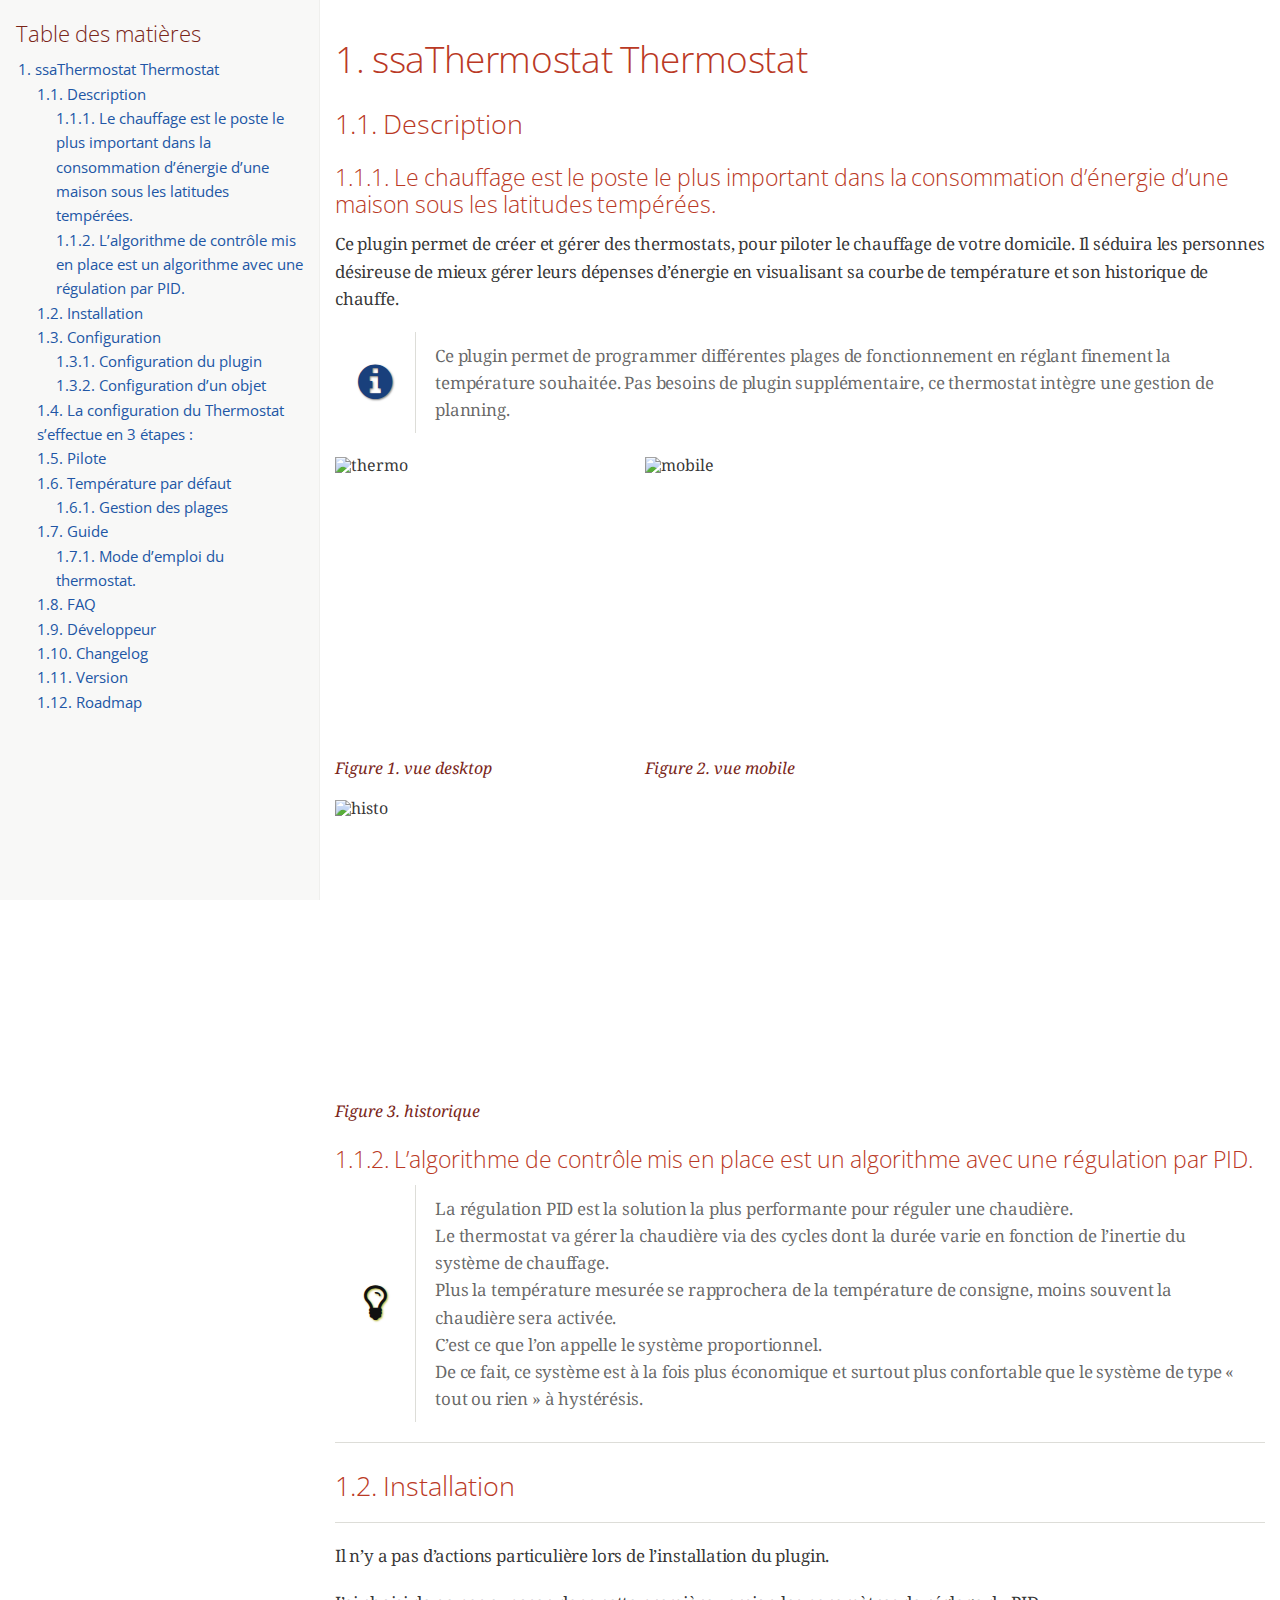
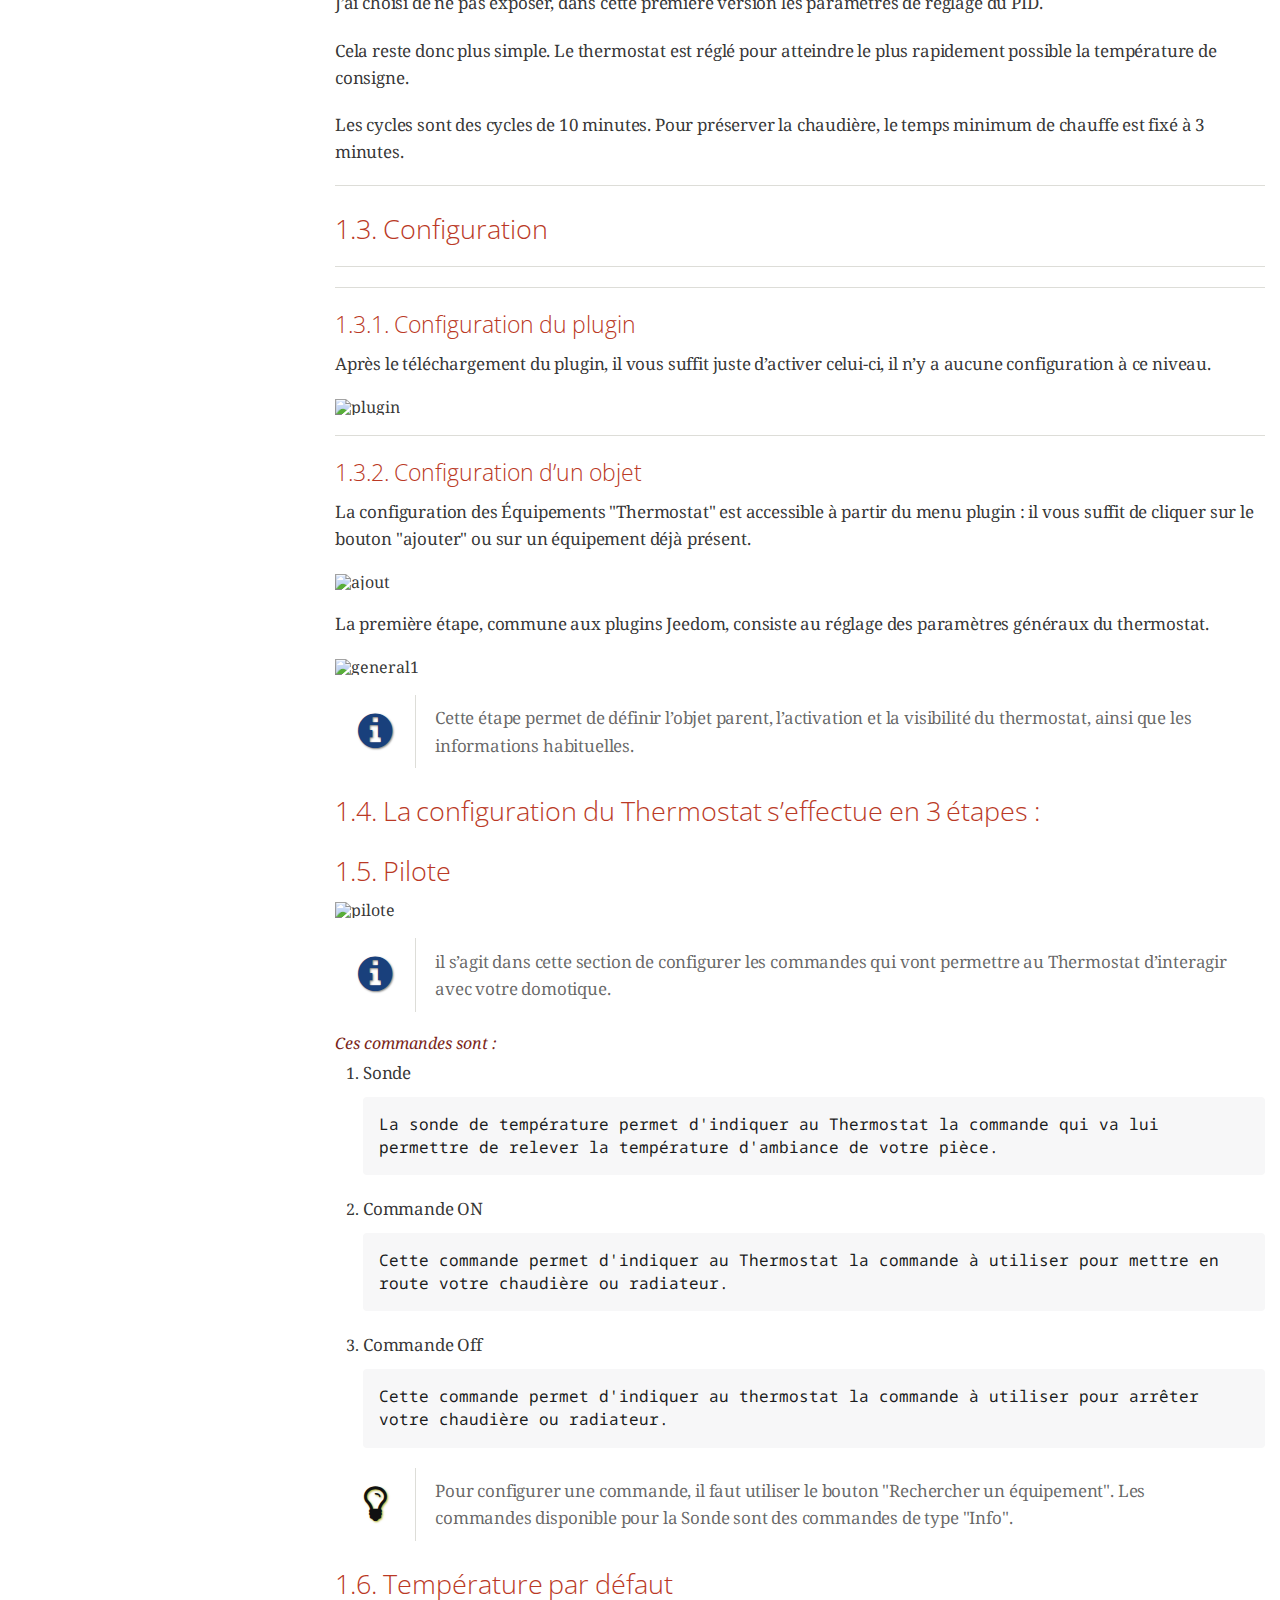
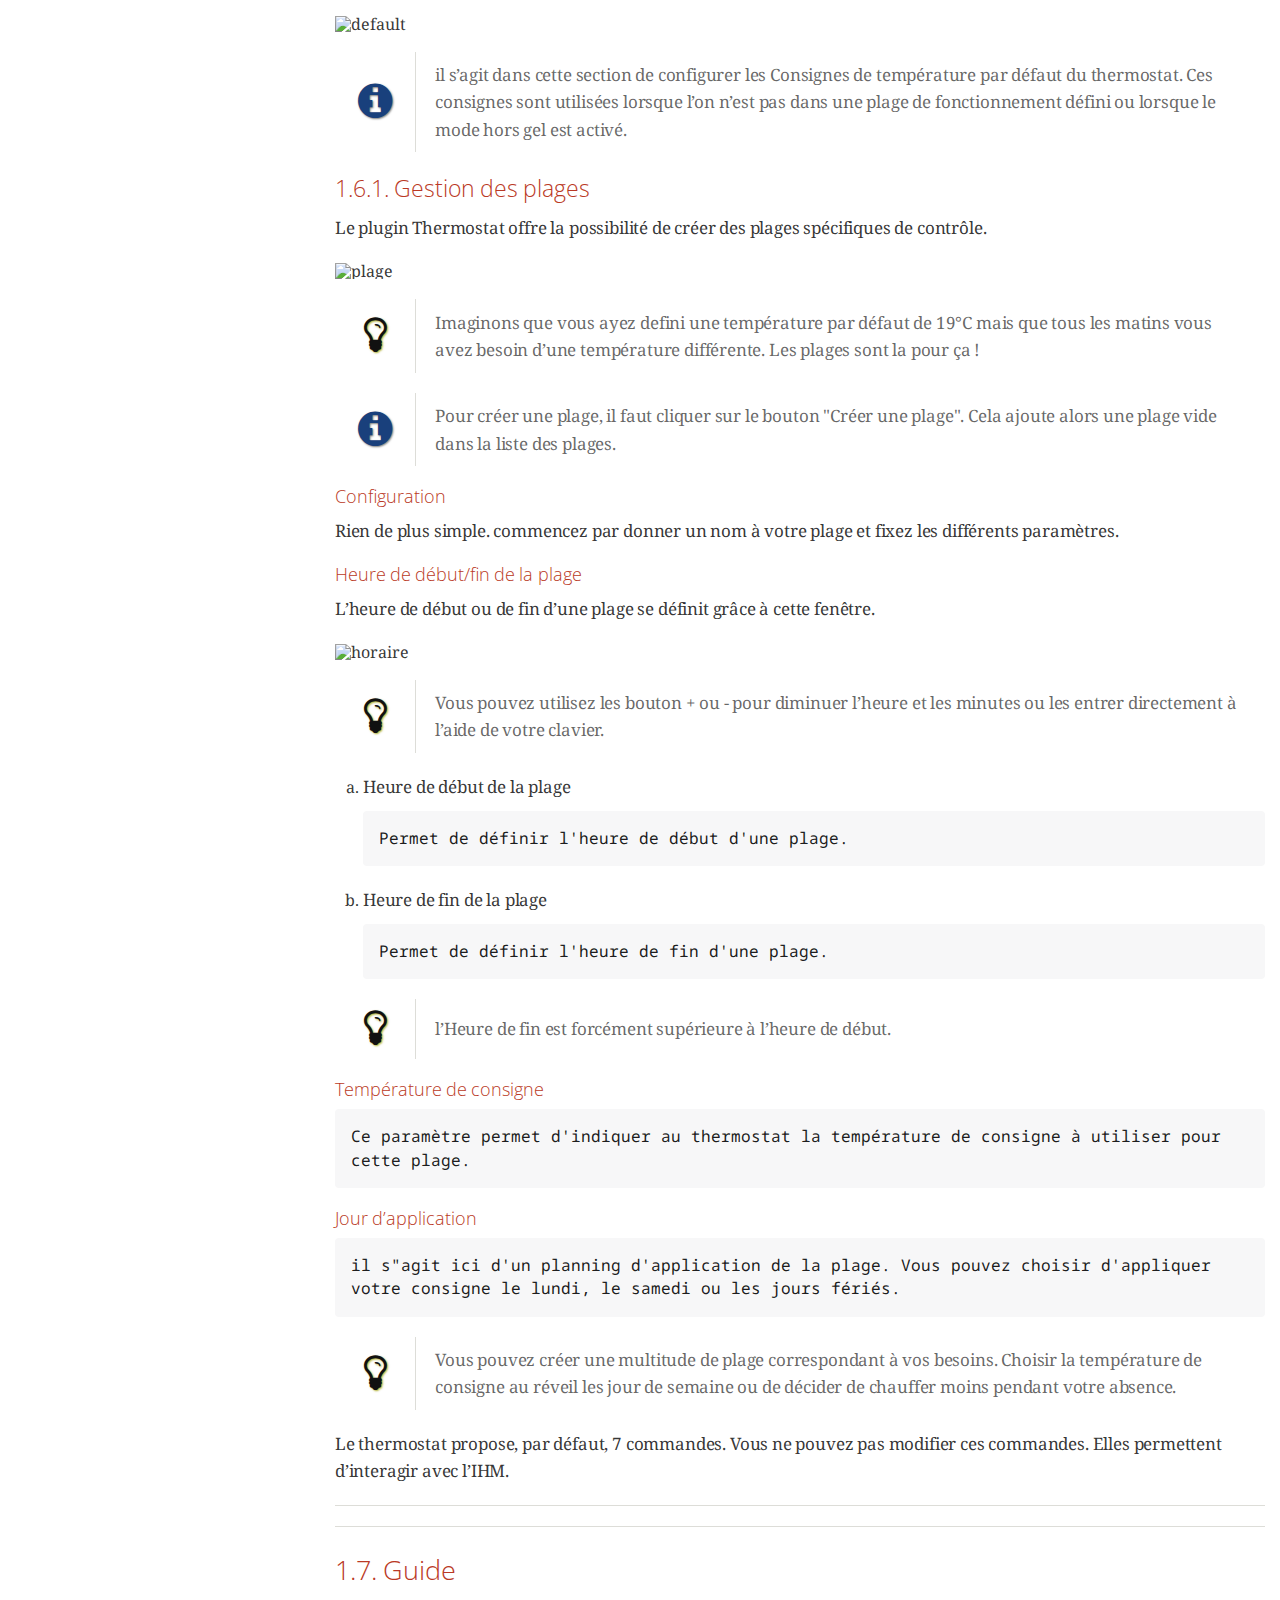
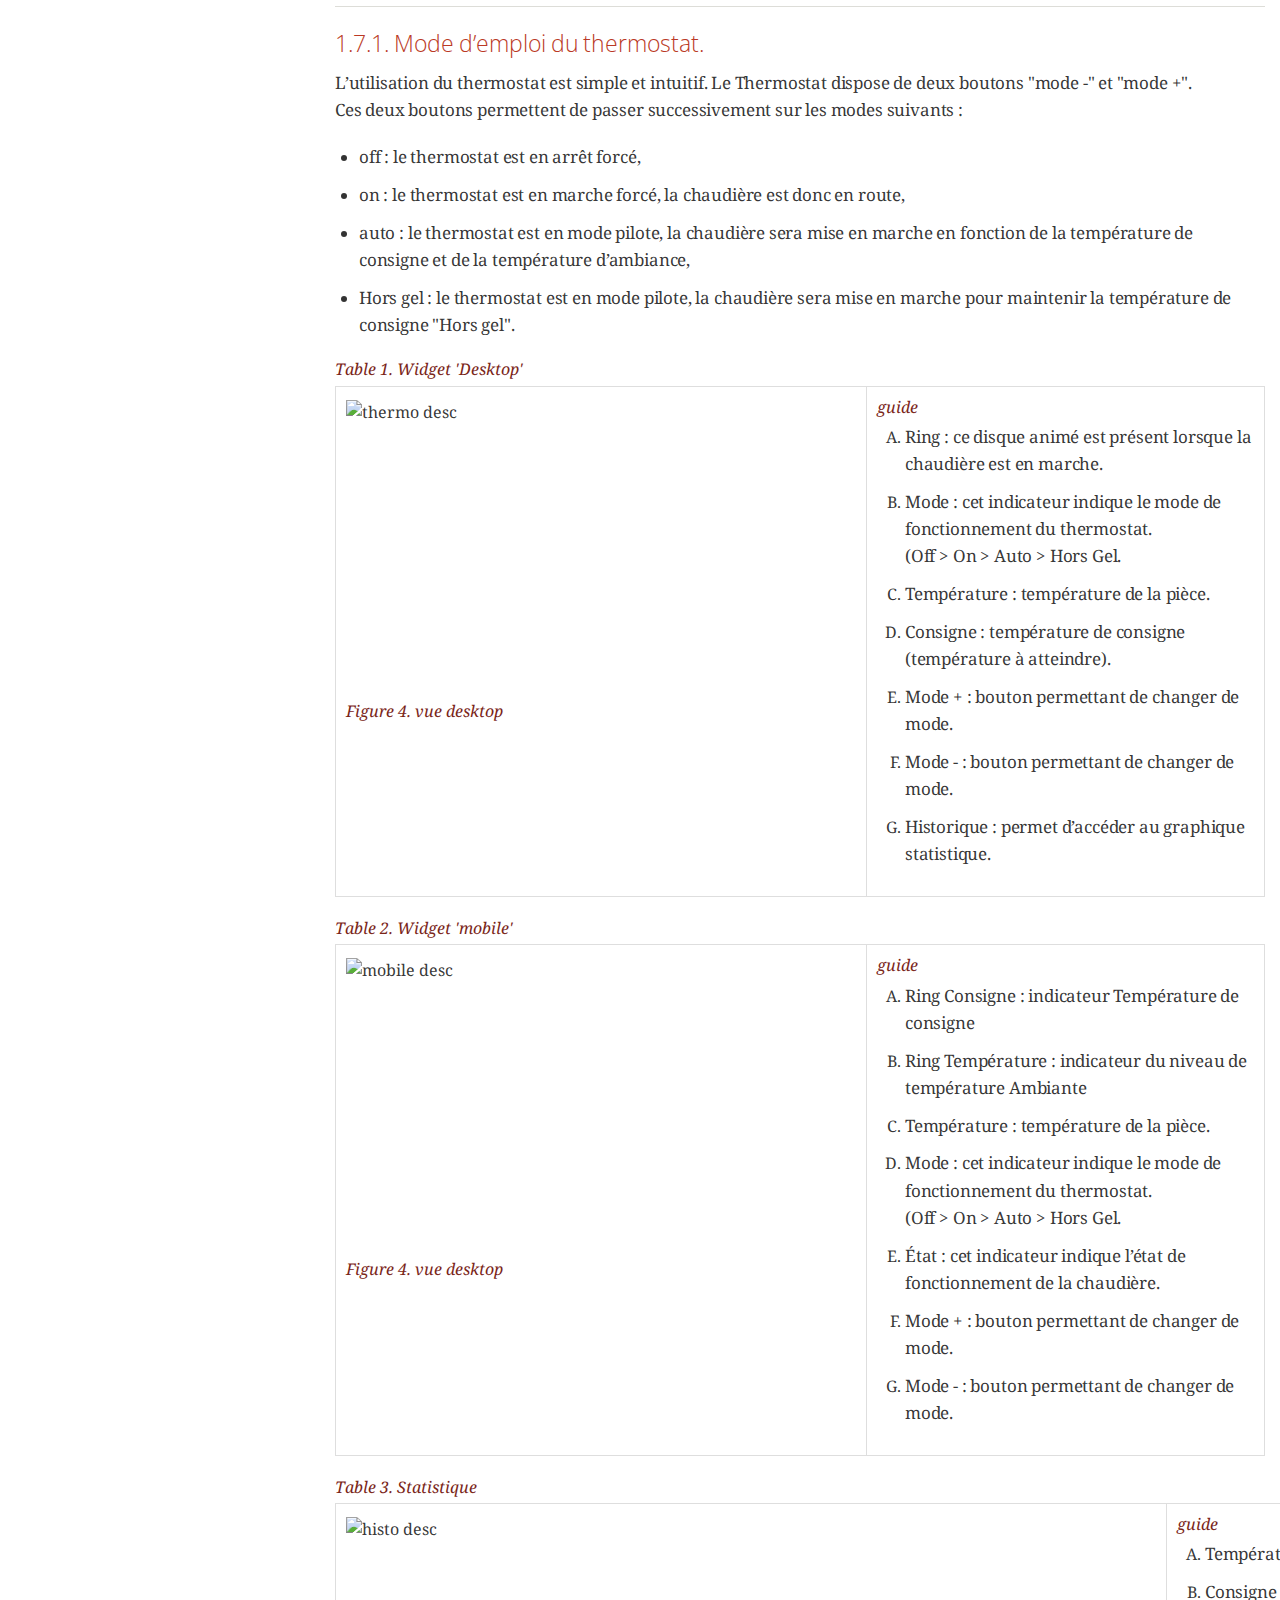
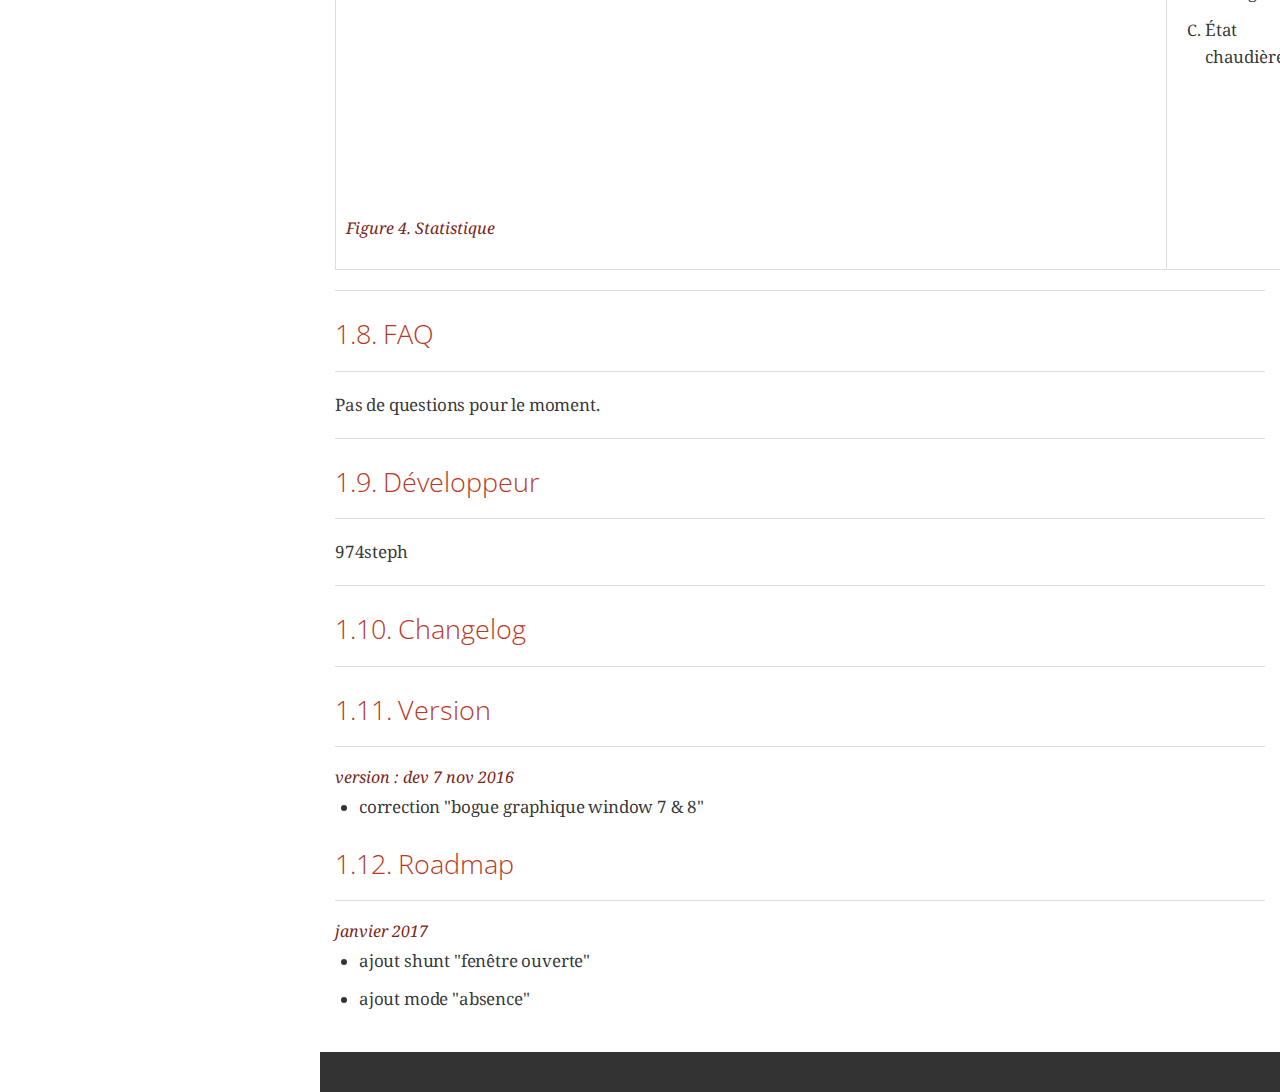
==== doc/en_US/index.html @ 4632393f "[ROBOT] Action all" ====
<!DOCTYPE html>
<html lang="en">
<head>
<meta charset="UTF-8">
<!--[if IE]><meta http-equiv="X-UA-Compatible" content="IE=edge"><![endif]-->
<meta name="viewport" content="width=device-width, initial-scale=1.0">
<meta name="generator" content="Asciidoctor 1.5.3.dev">
<title>ssaThermostat Thermostat</title>
<link rel="stylesheet" href="https://fonts.googleapis.com/css?family=Open+Sans:300,300italic,400,400italic,600,600italic%7CNoto+Serif:400,400italic,700,700italic%7CDroid+Sans+Mono:400,700">
<style>
/* Asciidoctor default stylesheet | MIT License | http://asciidoctor.org */
/* Remove the comments around the @import statement below when using this as a custom stylesheet */
/*@import "https://fonts.googleapis.com/css?family=Open+Sans:300,300italic,400,400italic,600,600italic%7CNoto+Serif:400,400italic,700,700italic%7CDroid+Sans+Mono:400,700";*/
article,aside,details,figcaption,figure,footer,header,hgroup,main,nav,section,summary{display:block}
audio,canvas,video{display:inline-block}
audio:not([controls]){display:none;height:0}
[hidden],template{display:none}
script{display:none!important}
html{font-family:sans-serif;-ms-text-size-adjust:100%;-webkit-text-size-adjust:100%}
body{margin:0}
a{background:transparent}
a:focus{outline:thin dotted}
a:active,a:hover{outline:0}
h1{font-size:2em;margin:.67em 0}
abbr[title]{border-bottom:1px dotted}
b,strong{font-weight:bold}
dfn{font-style:italic}
hr{-moz-box-sizing:content-box;box-sizing:content-box;height:0}
mark{background:#ff0;color:#000}
code,kbd,pre,samp{font-family:monospace;font-size:1em}
pre{white-space:pre-wrap}
q{quotes:"\201C" "\201D" "\2018" "\2019"}
small{font-size:80%}
sub,sup{font-size:75%;line-height:0;position:relative;vertical-align:baseline}
sup{top:-.5em}
sub{bottom:-.25em}
img{border:0}
svg:not(:root){overflow:hidden}
figure{margin:0}
fieldset{border:1px solid silver;margin:0 2px;padding:.35em .625em .75em}
legend{border:0;padding:0}
button,input,select,textarea{font-family:inherit;font-size:100%;margin:0}
button,input{line-height:normal}
button,select{text-transform:none}
button,html input[type="button"],input[type="reset"],input[type="submit"]{-webkit-appearance:button;cursor:pointer}
button[disabled],html input[disabled]{cursor:default}
input[type="checkbox"],input[type="radio"]{box-sizing:border-box;padding:0}
input[type="search"]{-webkit-appearance:textfield;-moz-box-sizing:content-box;-webkit-box-sizing:content-box;box-sizing:content-box}
input[type="search"]::-webkit-search-cancel-button,input[type="search"]::-webkit-search-decoration{-webkit-appearance:none}
button::-moz-focus-inner,input::-moz-focus-inner{border:0;padding:0}
textarea{overflow:auto;vertical-align:top}
table{border-collapse:collapse;border-spacing:0}
*,*:before,*:after{-moz-box-sizing:border-box;-webkit-box-sizing:border-box;box-sizing:border-box}
html,body{font-size:100%}
body{background:#fff;color:rgba(0,0,0,.8);padding:0;margin:0;font-family:"Noto Serif","DejaVu Serif",serif;font-weight:400;font-style:normal;line-height:1;position:relative;cursor:auto}
a:hover{cursor:pointer}
img,object,embed{max-width:100%;height:auto}
object,embed{height:100%}
img{-ms-interpolation-mode:bicubic}
#map_canvas img,#map_canvas embed,#map_canvas object,.map_canvas img,.map_canvas embed,.map_canvas object{max-width:none!important}
.left{float:left!important}
.right{float:right!important}
.text-left{text-align:left!important}
.text-right{text-align:right!important}
.text-center{text-align:center!important}
.text-justify{text-align:justify!important}
.hide{display:none}
.antialiased,body{-webkit-font-smoothing:antialiased}
img{display:inline-block;vertical-align:middle}
textarea{height:auto;min-height:50px}
select{width:100%}
p.lead,.paragraph.lead>p,#preamble>.sectionbody>.paragraph:first-of-type p{font-size:1.21875em;line-height:1.6}
.subheader,.admonitionblock td.content>.title,.audioblock>.title,.exampleblock>.title,.imageblock>.title,.listingblock>.title,.literalblock>.title,.stemblock>.title,.openblock>.title,.paragraph>.title,.quoteblock>.title,table.tableblock>.title,.verseblock>.title,.videoblock>.title,.dlist>.title,.olist>.title,.ulist>.title,.qlist>.title,.hdlist>.title{line-height:1.45;color:#7a2518;font-weight:400;margin-top:0;margin-bottom:.25em}
div,dl,dt,dd,ul,ol,li,h1,h2,h3,#toctitle,.sidebarblock>.content>.title,h4,h5,h6,pre,form,p,blockquote,th,td{margin:0;padding:0;direction:ltr}
a{color:#2156a5;text-decoration:underline;line-height:inherit}
a:hover,a:focus{color:#1d4b8f}
a img{border:none}
p{font-family:inherit;font-weight:400;font-size:1em;line-height:1.6;margin-bottom:1.25em;text-rendering:optimizeLegibility}
p aside{font-size:.875em;line-height:1.35;font-style:italic}
h1,h2,h3,#toctitle,.sidebarblock>.content>.title,h4,h5,h6{font-family:"Open Sans","DejaVu Sans",sans-serif;font-weight:300;font-style:normal;color:#ba3925;text-rendering:optimizeLegibility;margin-top:1em;margin-bottom:.5em;line-height:1.0125em}
h1 small,h2 small,h3 small,#toctitle small,.sidebarblock>.content>.title small,h4 small,h5 small,h6 small{font-size:60%;color:#e99b8f;line-height:0}
h1{font-size:2.125em}
h2{font-size:1.6875em}
h3,#toctitle,.sidebarblock>.content>.title{font-size:1.375em}
h4,h5{font-size:1.125em}
h6{font-size:1em}
hr{border:solid #ddddd8;border-width:1px 0 0;clear:both;margin:1.25em 0 1.1875em;height:0}
em,i{font-style:italic;line-height:inherit}
strong,b{font-weight:bold;line-height:inherit}
small{font-size:60%;line-height:inherit}
code{font-family:"Droid Sans Mono","DejaVu Sans Mono",monospace;font-weight:400;color:rgba(0,0,0,.9)}
ul,ol,dl{font-size:1em;line-height:1.6;margin-bottom:1.25em;list-style-position:outside;font-family:inherit}
ul,ol,ul.no-bullet,ol.no-bullet{margin-left:1.5em}
ul li ul,ul li ol{margin-left:1.25em;margin-bottom:0;font-size:1em}
ul.square li ul,ul.circle li ul,ul.disc li ul{list-style:inherit}
ul.square{list-style-type:square}
ul.circle{list-style-type:circle}
ul.disc{list-style-type:disc}
ul.no-bullet{list-style:none}
ol li ul,ol li ol{margin-left:1.25em;margin-bottom:0}
dl dt{margin-bottom:.3125em;font-weight:bold}
dl dd{margin-bottom:1.25em}
abbr,acronym{text-transform:uppercase;font-size:90%;color:rgba(0,0,0,.8);border-bottom:1px dotted #ddd;cursor:help}
abbr{text-transform:none}
blockquote{margin:0 0 1.25em;padding:.5625em 1.25em 0 1.1875em;border-left:1px solid #ddd}
blockquote cite{display:block;font-size:.9375em;color:rgba(0,0,0,.6)}
blockquote cite:before{content:"\2014 \0020"}
blockquote cite a,blockquote cite a:visited{color:rgba(0,0,0,.6)}
blockquote,blockquote p{line-height:1.6;color:rgba(0,0,0,.85)}
@media only screen and (min-width:768px){h1,h2,h3,#toctitle,.sidebarblock>.content>.title,h4,h5,h6{line-height:1.2}
h1{font-size:2.75em}
h2{font-size:2.3125em}
h3,#toctitle,.sidebarblock>.content>.title{font-size:1.6875em}
h4{font-size:1.4375em}}table{background:#fff;margin-bottom:1.25em;border:solid 1px #dedede}
table thead,table tfoot{background:#f7f8f7;font-weight:bold}
table thead tr th,table thead tr td,table tfoot tr th,table tfoot tr td{padding:.5em .625em .625em;font-size:inherit;color:rgba(0,0,0,.8);text-align:left}
table tr th,table tr td{padding:.5625em .625em;font-size:inherit;color:rgba(0,0,0,.8)}
table tr.even,table tr.alt,table tr:nth-of-type(even){background:#f8f8f7}
table thead tr th,table tfoot tr th,table tbody tr td,table tr td,table tfoot tr td{display:table-cell;line-height:1.6}
h1,h2,h3,#toctitle,.sidebarblock>.content>.title,h4,h5,h6{line-height:1.2;word-spacing:-.05em}
h1 strong,h2 strong,h3 strong,#toctitle strong,.sidebarblock>.content>.title strong,h4 strong,h5 strong,h6 strong{font-weight:400}
.clearfix:before,.clearfix:after,.float-group:before,.float-group:after{content:" ";display:table}
.clearfix:after,.float-group:after{clear:both}
*:not(pre)>code{font-size:.9375em;font-style:normal!important;letter-spacing:0;padding:.1em .5ex;word-spacing:-.15em;background-color:#f7f7f8;-webkit-border-radius:4px;border-radius:4px;line-height:1.45;text-rendering:optimizeSpeed}
pre,pre>code{line-height:1.45;color:rgba(0,0,0,.9);font-family:"Droid Sans Mono","DejaVu Sans Mono",monospace;font-weight:400;text-rendering:optimizeSpeed}
.keyseq{color:rgba(51,51,51,.8)}
kbd{display:inline-block;color:rgba(0,0,0,.8);font-size:.75em;line-height:1.4;background-color:#f7f7f7;border:1px solid #ccc;-webkit-border-radius:3px;border-radius:3px;-webkit-box-shadow:0 1px 0 rgba(0,0,0,.2),0 0 0 .1em white inset;box-shadow:0 1px 0 rgba(0,0,0,.2),0 0 0 .1em #fff inset;margin:-.15em .15em 0 .15em;padding:.2em .6em .2em .5em;vertical-align:middle;white-space:nowrap}
.keyseq kbd:first-child{margin-left:0}
.keyseq kbd:last-child{margin-right:0}
.menuseq,.menu{color:rgba(0,0,0,.8)}
b.button:before,b.button:after{position:relative;top:-1px;font-weight:400}
b.button:before{content:"[";padding:0 3px 0 2px}
b.button:after{content:"]";padding:0 2px 0 3px}
p a>code:hover{color:rgba(0,0,0,.9)}
#header,#content,#footnotes,#footer{width:100%;margin-left:auto;margin-right:auto;margin-top:0;margin-bottom:0;max-width:62.5em;*zoom:1;position:relative;padding-left:.9375em;padding-right:.9375em}
#header:before,#header:after,#content:before,#content:after,#footnotes:before,#footnotes:after,#footer:before,#footer:after{content:" ";display:table}
#header:after,#content:after,#footnotes:after,#footer:after{clear:both}
#content{margin-top:1.25em}
#content:before{content:none}
#header>h1:first-child{color:rgba(0,0,0,.85);margin-top:2.25rem;margin-bottom:0}
#header>h1:first-child+#toc{margin-top:8px;border-top:1px solid #ddddd8}
#header>h1:only-child,body.toc2 #header>h1:nth-last-child(2){border-bottom:1px solid #ddddd8;padding-bottom:8px}
#header .details{border-bottom:1px solid #ddddd8;line-height:1.45;padding-top:.25em;padding-bottom:.25em;padding-left:.25em;color:rgba(0,0,0,.6);display:-ms-flexbox;display:-webkit-flex;display:flex;-ms-flex-flow:row wrap;-webkit-flex-flow:row wrap;flex-flow:row wrap}
#header .details span:first-child{margin-left:-.125em}
#header .details span.email a{color:rgba(0,0,0,.85)}
#header .details br{display:none}
#header .details br+span:before{content:"\00a0\2013\00a0"}
#header .details br+span.author:before{content:"\00a0\22c5\00a0";color:rgba(0,0,0,.85)}
#header .details br+span#revremark:before{content:"\00a0|\00a0"}
#header #revnumber{text-transform:capitalize}
#header #revnumber:after{content:"\00a0"}
#content>h1:first-child:not([class]){color:rgba(0,0,0,.85);border-bottom:1px solid #ddddd8;padding-bottom:8px;margin-top:0;padding-top:1rem;margin-bottom:1.25rem}
#toc{border-bottom:1px solid #efefed;padding-bottom:.5em}
#toc>ul{margin-left:.125em}
#toc ul.sectlevel0>li>a{font-style:italic}
#toc ul.sectlevel0 ul.sectlevel1{margin:.5em 0}
#toc ul{font-family:"Open Sans","DejaVu Sans",sans-serif;list-style-type:none}
#toc a{text-decoration:none}
#toc a:active{text-decoration:underline}
#toctitle{color:#7a2518;font-size:1.2em}
@media only screen and (min-width:768px){#toctitle{font-size:1.375em}
body.toc2{padding-left:15em;padding-right:0}
#toc.toc2{margin-top:0!important;background-color:#f8f8f7;position:fixed;width:15em;left:0;top:0;border-right:1px solid #efefed;border-top-width:0!important;border-bottom-width:0!important;z-index:1000;padding:1.25em 1em;height:100%;overflow:auto}
#toc.toc2 #toctitle{margin-top:0;font-size:1.2em}
#toc.toc2>ul{font-size:.9em;margin-bottom:0}
#toc.toc2 ul ul{margin-left:0;padding-left:1em}
#toc.toc2 ul.sectlevel0 ul.sectlevel1{padding-left:0;margin-top:.5em;margin-bottom:.5em}
body.toc2.toc-right{padding-left:0;padding-right:15em}
body.toc2.toc-right #toc.toc2{border-right-width:0;border-left:1px solid #efefed;left:auto;right:0}}@media only screen and (min-width:1280px){body.toc2{padding-left:20em;padding-right:0}
#toc.toc2{width:20em}
#toc.toc2 #toctitle{font-size:1.375em}
#toc.toc2>ul{font-size:.95em}
#toc.toc2 ul ul{padding-left:1.25em}
body.toc2.toc-right{padding-left:0;padding-right:20em}}#content #toc{border-style:solid;border-width:1px;border-color:#e0e0dc;margin-bottom:1.25em;padding:1.25em;background:#f8f8f7;-webkit-border-radius:4px;border-radius:4px}
#content #toc>:first-child{margin-top:0}
#content #toc>:last-child{margin-bottom:0}
#footer{max-width:100%;background-color:rgba(0,0,0,.8);padding:1.25em}
#footer-text{color:rgba(255,255,255,.8);line-height:1.44}
.sect1{padding-bottom:.625em}
@media only screen and (min-width:768px){.sect1{padding-bottom:1.25em}}.sect1+.sect1{border-top:1px solid #efefed}
#content h1>a.anchor,h2>a.anchor,h3>a.anchor,#toctitle>a.anchor,.sidebarblock>.content>.title>a.anchor,h4>a.anchor,h5>a.anchor,h6>a.anchor{position:absolute;z-index:1001;width:1.5ex;margin-left:-1.5ex;display:block;text-decoration:none!important;visibility:hidden;text-align:center;font-weight:400}
#content h1>a.anchor:before,h2>a.anchor:before,h3>a.anchor:before,#toctitle>a.anchor:before,.sidebarblock>.content>.title>a.anchor:before,h4>a.anchor:before,h5>a.anchor:before,h6>a.anchor:before{content:"\00A7";font-size:.85em;display:block;padding-top:.1em}
#content h1:hover>a.anchor,#content h1>a.anchor:hover,h2:hover>a.anchor,h2>a.anchor:hover,h3:hover>a.anchor,#toctitle:hover>a.anchor,.sidebarblock>.content>.title:hover>a.anchor,h3>a.anchor:hover,#toctitle>a.anchor:hover,.sidebarblock>.content>.title>a.anchor:hover,h4:hover>a.anchor,h4>a.anchor:hover,h5:hover>a.anchor,h5>a.anchor:hover,h6:hover>a.anchor,h6>a.anchor:hover{visibility:visible}
#content h1>a.link,h2>a.link,h3>a.link,#toctitle>a.link,.sidebarblock>.content>.title>a.link,h4>a.link,h5>a.link,h6>a.link{color:#ba3925;text-decoration:none}
#content h1>a.link:hover,h2>a.link:hover,h3>a.link:hover,#toctitle>a.link:hover,.sidebarblock>.content>.title>a.link:hover,h4>a.link:hover,h5>a.link:hover,h6>a.link:hover{color:#a53221}
.audioblock,.imageblock,.literalblock,.listingblock,.stemblock,.videoblock{margin-bottom:1.25em}
.admonitionblock td.content>.title,.audioblock>.title,.exampleblock>.title,.imageblock>.title,.listingblock>.title,.literalblock>.title,.stemblock>.title,.openblock>.title,.paragraph>.title,.quoteblock>.title,table.tableblock>.title,.verseblock>.title,.videoblock>.title,.dlist>.title,.olist>.title,.ulist>.title,.qlist>.title,.hdlist>.title{text-rendering:optimizeLegibility;text-align:left;font-family:"Noto Serif","DejaVu Serif",serif;font-size:1rem;font-style:italic}
table.tableblock>caption.title{white-space:nowrap;overflow:visible;max-width:0}
.paragraph.lead>p,#preamble>.sectionbody>.paragraph:first-of-type p{color:rgba(0,0,0,.85)}
table.tableblock #preamble>.sectionbody>.paragraph:first-of-type p{font-size:inherit}
.admonitionblock>table{border-collapse:separate;border:0;background:none;width:100%}
.admonitionblock>table td.icon{text-align:center;width:80px}
.admonitionblock>table td.icon img{max-width:none}
.admonitionblock>table td.icon .title{font-weight:bold;font-family:"Open Sans","DejaVu Sans",sans-serif;text-transform:uppercase}
.admonitionblock>table td.content{padding-left:1.125em;padding-right:1.25em;border-left:1px solid #ddddd8;color:rgba(0,0,0,.6)}
.admonitionblock>table td.content>:last-child>:last-child{margin-bottom:0}
.exampleblock>.content{border-style:solid;border-width:1px;border-color:#e6e6e6;margin-bottom:1.25em;padding:1.25em;background:#fff;-webkit-border-radius:4px;border-radius:4px}
.exampleblock>.content>:first-child{margin-top:0}
.exampleblock>.content>:last-child{margin-bottom:0}
.sidebarblock{border-style:solid;border-width:1px;border-color:#e0e0dc;margin-bottom:1.25em;padding:1.25em;background:#f8f8f7;-webkit-border-radius:4px;border-radius:4px}
.sidebarblock>:first-child{margin-top:0}
.sidebarblock>:last-child{margin-bottom:0}
.sidebarblock>.content>.title{color:#7a2518;margin-top:0;text-align:center}
.exampleblock>.content>:last-child>:last-child,.exampleblock>.content .olist>ol>li:last-child>:last-child,.exampleblock>.content .ulist>ul>li:last-child>:last-child,.exampleblock>.content .qlist>ol>li:last-child>:last-child,.sidebarblock>.content>:last-child>:last-child,.sidebarblock>.content .olist>ol>li:last-child>:last-child,.sidebarblock>.content .ulist>ul>li:last-child>:last-child,.sidebarblock>.content .qlist>ol>li:last-child>:last-child{margin-bottom:0}
.literalblock pre,.listingblock pre:not(.highlight),.listingblock pre[class="highlight"],.listingblock pre[class^="highlight "],.listingblock pre.CodeRay,.listingblock pre.prettyprint{background:#f7f7f8}
.sidebarblock .literalblock pre,.sidebarblock .listingblock pre:not(.highlight),.sidebarblock .listingblock pre[class="highlight"],.sidebarblock .listingblock pre[class^="highlight "],.sidebarblock .listingblock pre.CodeRay,.sidebarblock .listingblock pre.prettyprint{background:#f2f1f1}
.literalblock pre,.literalblock pre[class],.listingblock pre,.listingblock pre[class]{-webkit-border-radius:4px;border-radius:4px;word-wrap:break-word;padding:1em;font-size:.8125em}
.literalblock pre.nowrap,.literalblock pre[class].nowrap,.listingblock pre.nowrap,.listingblock pre[class].nowrap{overflow-x:auto;white-space:pre;word-wrap:normal}
@media only screen and (min-width:768px){.literalblock pre,.literalblock pre[class],.listingblock pre,.listingblock pre[class]{font-size:.90625em}}@media only screen and (min-width:1280px){.literalblock pre,.literalblock pre[class],.listingblock pre,.listingblock pre[class]{font-size:1em}}.literalblock.output pre{color:#f7f7f8;background-color:rgba(0,0,0,.9)}
.listingblock pre.highlightjs{padding:0}
.listingblock pre.highlightjs>code{padding:1em;-webkit-border-radius:4px;border-radius:4px}
.listingblock pre.prettyprint{border-width:0}
.listingblock>.content{position:relative}
.listingblock code[data-lang]:before{display:none;content:attr(data-lang);position:absolute;font-size:.75em;top:.425rem;right:.5rem;line-height:1;text-transform:uppercase;color:#999}
.listingblock:hover code[data-lang]:before{display:block}
.listingblock.terminal pre .command:before{content:attr(data-prompt);padding-right:.5em;color:#999}
.listingblock.terminal pre .command:not([data-prompt]):before{content:"$"}
table.pyhltable{border-collapse:separate;border:0;margin-bottom:0;background:none}
table.pyhltable td{vertical-align:top;padding-top:0;padding-bottom:0}
table.pyhltable td.code{padding-left:.75em;padding-right:0}
pre.pygments .lineno,table.pyhltable td:not(.code){color:#999;padding-left:0;padding-right:.5em;border-right:1px solid #ddddd8}
pre.pygments .lineno{display:inline-block;margin-right:.25em}
table.pyhltable .linenodiv{background:none!important;padding-right:0!important}
.quoteblock{margin:0 1em 1.25em 1.5em;display:table}
.quoteblock>.title{margin-left:-1.5em;margin-bottom:.75em}
.quoteblock blockquote,.quoteblock blockquote p{color:rgba(0,0,0,.85);font-size:1.15rem;line-height:1.75;word-spacing:.1em;letter-spacing:0;font-style:italic;text-align:justify}
.quoteblock blockquote{margin:0;padding:0;border:0}
.quoteblock blockquote:before{content:"\201c";float:left;font-size:2.75em;font-weight:bold;line-height:.6em;margin-left:-.6em;color:#7a2518;text-shadow:0 1px 2px rgba(0,0,0,.1)}
.quoteblock blockquote>.paragraph:last-child p{margin-bottom:0}
.quoteblock .attribution{margin-top:.5em;margin-right:.5ex;text-align:right}
.quoteblock .quoteblock{margin-left:0;margin-right:0;padding:.5em 0;border-left:3px solid rgba(0,0,0,.6)}
.quoteblock .quoteblock blockquote{padding:0 0 0 .75em}
.quoteblock .quoteblock blockquote:before{display:none}
.verseblock{margin:0 1em 1.25em 1em}
.verseblock pre{font-family:"Open Sans","DejaVu Sans",sans;font-size:1.15rem;color:rgba(0,0,0,.85);font-weight:300;text-rendering:optimizeLegibility}
.verseblock pre strong{font-weight:400}
.verseblock .attribution{margin-top:1.25rem;margin-left:.5ex}
.quoteblock .attribution,.verseblock .attribution{font-size:.9375em;line-height:1.45;font-style:italic}
.quoteblock .attribution br,.verseblock .attribution br{display:none}
.quoteblock .attribution cite,.verseblock .attribution cite{display:block;letter-spacing:-.05em;color:rgba(0,0,0,.6)}
.quoteblock.abstract{margin:0 0 1.25em 0;display:block}
.quoteblock.abstract blockquote,.quoteblock.abstract blockquote p{text-align:left;word-spacing:0}
.quoteblock.abstract blockquote:before,.quoteblock.abstract blockquote p:first-of-type:before{display:none}
table.tableblock{max-width:100%;border-collapse:separate}
table.tableblock td>.paragraph:last-child p>p:last-child,table.tableblock th>p:last-child,table.tableblock td>p:last-child{margin-bottom:0}
table.spread{width:100%}
table.tableblock,th.tableblock,td.tableblock{border:0 solid #dedede}
table.grid-all th.tableblock,table.grid-all td.tableblock{border-width:0 1px 1px 0}
table.grid-all tfoot>tr>th.tableblock,table.grid-all tfoot>tr>td.tableblock{border-width:1px 1px 0 0}
table.grid-cols th.tableblock,table.grid-cols td.tableblock{border-width:0 1px 0 0}
table.grid-all *>tr>.tableblock:last-child,table.grid-cols *>tr>.tableblock:last-child{border-right-width:0}
table.grid-rows th.tableblock,table.grid-rows td.tableblock{border-width:0 0 1px 0}
table.grid-all tbody>tr:last-child>th.tableblock,table.grid-all tbody>tr:last-child>td.tableblock,table.grid-all thead:last-child>tr>th.tableblock,table.grid-rows tbody>tr:last-child>th.tableblock,table.grid-rows tbody>tr:last-child>td.tableblock,table.grid-rows thead:last-child>tr>th.tableblock{border-bottom-width:0}
table.grid-rows tfoot>tr>th.tableblock,table.grid-rows tfoot>tr>td.tableblock{border-width:1px 0 0 0}
table.frame-all{border-width:1px}
table.frame-sides{border-width:0 1px}
table.frame-topbot{border-width:1px 0}
th.halign-left,td.halign-left{text-align:left}
th.halign-right,td.halign-right{text-align:right}
th.halign-center,td.halign-center{text-align:center}
th.valign-top,td.valign-top{vertical-align:top}
th.valign-bottom,td.valign-bottom{vertical-align:bottom}
th.valign-middle,td.valign-middle{vertical-align:middle}
table thead th,table tfoot th{font-weight:bold}
tbody tr th{display:table-cell;line-height:1.6;background:#f7f8f7}
tbody tr th,tbody tr th p,tfoot tr th,tfoot tr th p{color:rgba(0,0,0,.8);font-weight:bold}
p.tableblock>code:only-child{background:none;padding:0}
p.tableblock{font-size:1em}
td>div.verse{white-space:pre}
ol{margin-left:1.75em}
ul li ol{margin-left:1.5em}
dl dd{margin-left:1.125em}
dl dd:last-child,dl dd:last-child>:last-child{margin-bottom:0}
ol>li p,ul>li p,ul dd,ol dd,.olist .olist,.ulist .ulist,.ulist .olist,.olist .ulist{margin-bottom:.625em}
ul.unstyled,ol.unnumbered,ul.checklist,ul.none{list-style-type:none}
ul.unstyled,ol.unnumbered,ul.checklist{margin-left:.625em}
ul.checklist li>p:first-child>.fa-square-o:first-child,ul.checklist li>p:first-child>.fa-check-square-o:first-child{width:1em;font-size:.85em}
ul.checklist li>p:first-child>input[type="checkbox"]:first-child{width:1em;position:relative;top:1px}
ul.inline{margin:0 auto .625em auto;margin-left:-1.375em;margin-right:0;padding:0;list-style:none;overflow:hidden}
ul.inline>li{list-style:none;float:left;margin-left:1.375em;display:block}
ul.inline>li>*{display:block}
.unstyled dl dt{font-weight:400;font-style:normal}
ol.arabic{list-style-type:decimal}
ol.decimal{list-style-type:decimal-leading-zero}
ol.loweralpha{list-style-type:lower-alpha}
ol.upperalpha{list-style-type:upper-alpha}
ol.lowerroman{list-style-type:lower-roman}
ol.upperroman{list-style-type:upper-roman}
ol.lowergreek{list-style-type:lower-greek}
.hdlist>table,.colist>table{border:0;background:none}
.hdlist>table>tbody>tr,.colist>table>tbody>tr{background:none}
td.hdlist1{padding-right:.75em;font-weight:bold}
td.hdlist1,td.hdlist2{vertical-align:top}
.literalblock+.colist,.listingblock+.colist{margin-top:-.5em}
.colist>table tr>td:first-of-type{padding:0 .75em;line-height:1}
.colist>table tr>td:last-of-type{padding:.25em 0}
.thumb,.th{line-height:0;display:inline-block;border:solid 4px #fff;-webkit-box-shadow:0 0 0 1px #ddd;box-shadow:0 0 0 1px #ddd}
.imageblock.left,.imageblock[style*="float: left"]{margin:.25em .625em 1.25em 0}
.imageblock.right,.imageblock[style*="float: right"]{margin:.25em 0 1.25em .625em}
.imageblock>.title{margin-bottom:0}
.imageblock.thumb,.imageblock.th{border-width:6px}
.imageblock.thumb>.title,.imageblock.th>.title{padding:0 .125em}
.image.left,.image.right{margin-top:.25em;margin-bottom:.25em;display:inline-block;line-height:0}
.image.left{margin-right:.625em}
.image.right{margin-left:.625em}
a.image{text-decoration:none}
span.footnote,span.footnoteref{vertical-align:super;font-size:.875em}
span.footnote a,span.footnoteref a{text-decoration:none}
span.footnote a:active,span.footnoteref a:active{text-decoration:underline}
#footnotes{padding-top:.75em;padding-bottom:.75em;margin-bottom:.625em}
#footnotes hr{width:20%;min-width:6.25em;margin:-.25em 0 .75em 0;border-width:1px 0 0 0}
#footnotes .footnote{padding:0 .375em;line-height:1.3;font-size:.875em;margin-left:1.2em;text-indent:-1.2em;margin-bottom:.2em}
#footnotes .footnote a:first-of-type{font-weight:bold;text-decoration:none}
#footnotes .footnote:last-of-type{margin-bottom:0}
#content #footnotes{margin-top:-.625em;margin-bottom:0;padding:.75em 0}
.gist .file-data>table{border:0;background:#fff;width:100%;margin-bottom:0}
.gist .file-data>table td.line-data{width:99%}
div.unbreakable{page-break-inside:avoid}
.big{font-size:larger}
.small{font-size:smaller}
.underline{text-decoration:underline}
.overline{text-decoration:overline}
.line-through{text-decoration:line-through}
.aqua{color:#00bfbf}
.aqua-background{background-color:#00fafa}
.black{color:#000}
.black-background{background-color:#000}
.blue{color:#0000bf}
.blue-background{background-color:#0000fa}
.fuchsia{color:#bf00bf}
.fuchsia-background{background-color:#fa00fa}
.gray{color:#606060}
.gray-background{background-color:#7d7d7d}
.green{color:#006000}
.green-background{background-color:#007d00}
.lime{color:#00bf00}
.lime-background{background-color:#00fa00}
.maroon{color:#600000}
.maroon-background{background-color:#7d0000}
.navy{color:#000060}
.navy-background{background-color:#00007d}
.olive{color:#606000}
.olive-background{background-color:#7d7d00}
.purple{color:#600060}
.purple-background{background-color:#7d007d}
.red{color:#bf0000}
.red-background{background-color:#fa0000}
.silver{color:#909090}
.silver-background{background-color:#bcbcbc}
.teal{color:#006060}
.teal-background{background-color:#007d7d}
.white{color:#bfbfbf}
.white-background{background-color:#fafafa}
.yellow{color:#bfbf00}
.yellow-background{background-color:#fafa00}
span.icon>.fa{cursor:default}
.admonitionblock td.icon [class^="fa icon-"]{font-size:2.5em;text-shadow:1px 1px 2px rgba(0,0,0,.5);cursor:default}
.admonitionblock td.icon .icon-note:before{content:"\f05a";color:#19407c}
.admonitionblock td.icon .icon-tip:before{content:"\f0eb";text-shadow:1px 1px 2px rgba(155,155,0,.8);color:#111}
.admonitionblock td.icon .icon-warning:before{content:"\f071";color:#bf6900}
.admonitionblock td.icon .icon-caution:before{content:"\f06d";color:#bf3400}
.admonitionblock td.icon .icon-important:before{content:"\f06a";color:#bf0000}
.conum[data-value]{display:inline-block;color:#fff!important;background-color:rgba(0,0,0,.8);-webkit-border-radius:100px;border-radius:100px;text-align:center;font-size:.75em;width:1.67em;height:1.67em;line-height:1.67em;font-family:"Open Sans","DejaVu Sans",sans-serif;font-style:normal;font-weight:bold}
.conum[data-value] *{color:#fff!important}
.conum[data-value]+b{display:none}
.conum[data-value]:after{content:attr(data-value)}
pre .conum[data-value]{position:relative;top:-.125em}
b.conum *{color:inherit!important}
.conum:not([data-value]):empty{display:none}
h1,h2{letter-spacing:-.01em}
dt,th.tableblock,td.content{text-rendering:optimizeLegibility}
p,td.content{letter-spacing:-.01em}
p strong,td.content strong{letter-spacing:-.005em}
p,blockquote,dt,td.content{font-size:1.0625rem}
p{margin-bottom:1.25rem}
.sidebarblock p,.sidebarblock dt,.sidebarblock td.content,p.tableblock{font-size:1em}
.exampleblock>.content{background-color:#fffef7;border-color:#e0e0dc;-webkit-box-shadow:0 1px 4px #e0e0dc;box-shadow:0 1px 4px #e0e0dc}
.print-only{display:none!important}
@media print{@page{margin:1.25cm .75cm}
*{-webkit-box-shadow:none!important;box-shadow:none!important;text-shadow:none!important}
a{color:inherit!important;text-decoration:underline!important}
a.bare,a[href^="#"],a[href^="mailto:"]{text-decoration:none!important}
a[href^="http:"]:not(.bare):after,a[href^="https:"]:not(.bare):after{content:"(" attr(href) ")";display:inline-block;font-size:.875em;padding-left:.25em}
abbr[title]:after{content:" (" attr(title) ")"}
pre,blockquote,tr,img{page-break-inside:avoid}
thead{display:table-header-group}
img{max-width:100%!important}
p,blockquote,dt,td.content{font-size:1em;orphans:3;widows:3}
h2,h3,#toctitle,.sidebarblock>.content>.title{page-break-after:avoid}
#toc,.sidebarblock,.exampleblock>.content{background:none!important}
#toc{border-bottom:1px solid #ddddd8!important;padding-bottom:0!important}
.sect1{padding-bottom:0!important}
.sect1+.sect1{border:0!important}
#header>h1:first-child{margin-top:1.25rem}
body.book #header{text-align:center}
body.book #header>h1:first-child{border:0!important;margin:2.5em 0 1em 0}
body.book #header .details{border:0!important;display:block;padding:0!important}
body.book #header .details span:first-child{margin-left:0!important}
body.book #header .details br{display:block}
body.book #header .details br+span:before{content:none!important}
body.book #toc{border:0!important;text-align:left!important;padding:0!important;margin:0!important}
body.book #toc,body.book #preamble,body.book h1.sect0,body.book .sect1>h2{page-break-before:always}
.listingblock code[data-lang]:before{display:block}
#footer{background:none!important;padding:0 .9375em}
#footer-text{color:rgba(0,0,0,.6)!important;font-size:.9em}
.hide-on-print{display:none!important}
.print-only{display:block!important}
.hide-for-print{display:none!important}
.show-for-print{display:inherit!important}}
</style>
<link rel="stylesheet" href="https://cdnjs.cloudflare.com/ajax/libs/font-awesome/4.3.0/css/font-awesome.min.css">
</head>
<body class="article toc2 toc-left">
<div id="header">
<div id="toc" class="toc2">
<div id="toctitle">Table des matières</div>
<ul class="sectlevel1">
<li><a href="#_ssathermostat_thermostat">1. ssaThermostat Thermostat</a>
<ul class="sectlevel2">
<li><a href="#_description">1.1. Description</a>
<ul class="sectlevel3">
<li><a href="#_le_chauffage_est_le_poste_le_plus_important_dans_la_consommation_d_énergie_d_une_maison_sous_les_latitudes_tempérées">1.1.1. Le chauffage est le poste le plus important dans la consommation d’énergie d’une maison sous les latitudes tempérées.</a></li>
<li><a href="#_l_algorithme_de_contrôle_mis_en_place_est_un_algorithme_avec_une_régulation_par_pid_br">1.1.2. L&#8217;algorithme  de contrôle mis en place est un algorithme avec une régulation par PID.<br></a></li>
</ul>
</li>
<li><a href="#_installation">1.2. Installation</a></li>
<li><a href="#_configuration">1.3. Configuration</a>
<ul class="sectlevel3">
<li><a href="#_configuration_du_plugin">1.3.1. Configuration du plugin</a></li>
<li><a href="#_configuration_d_un_objet">1.3.2. Configuration d&#8217;un objet</a></li>
</ul>
</li>
<li><a href="#_la_configuration_du_thermostat_s_effectue_en_3_étapes">1.4. La configuration du Thermostat s&#8217;effectue en 3 étapes :</a></li>
<li><a href="#_pilote">1.5. Pilote</a></li>
<li><a href="#_température_par_défaut">1.6. Température par défaut</a>
<ul class="sectlevel3">
<li><a href="#_gestion_des_plages">1.6.1. Gestion des plages</a></li>
</ul>
</li>
<li><a href="#_guide">1.7. Guide</a>
<ul class="sectlevel3">
<li><a href="#_mode_d_emploi_du_thermostat">1.7.1. Mode d&#8217;emploi du thermostat.</a></li>
</ul>
</li>
<li><a href="#_faq">1.8. FAQ</a></li>
<li><a href="#_développeur">1.9. Développeur</a></li>
<li><a href="#_changelog">1.10. Changelog</a></li>
<li><a href="#_version">1.11. Version</a></li>
<li><a href="#_roadmap">1.12. Roadmap</a></li>
</ul>
</li>
</ul>
</div>
</div>
<div id="content">
<div class="sect1">
<h2 id="_ssathermostat_thermostat">1. ssaThermostat Thermostat</h2>
<div class="sectionbody">
<div class="sect2">
<h3 id="_description">1.1. Description</h3>
<div class="sect3">
<h4 id="_le_chauffage_est_le_poste_le_plus_important_dans_la_consommation_d_énergie_d_une_maison_sous_les_latitudes_tempérées">1.1.1. Le chauffage est le poste le plus important dans la consommation d’énergie d’une maison sous les latitudes tempérées.</h4>
<div class="paragraph">
<p>Ce plugin permet de créer et gérer des thermostats, pour piloter le chauffage de votre domicile.
Il séduira les personnes désireuse de mieux gérer leurs dépenses d&#8217;énergie en visualisant sa courbe de température et son historique de chauffe.</p>
</div>
<div class="admonitionblock note">
<table>
<tr>
<td class="icon">
<i class="fa icon-note" title="Note"></i>
</td>
<td class="content">
Ce plugin permet de programmer différentes plages de fonctionnement en réglant finement la température souhaitée. Pas besoins de plugin supplémentaire, ce thermostat intègre une gestion de planning.
</td>
</tr>
</table>
</div>
<div class="imageblock left">
<div class="content">
<img src="../images/thermo.png" alt="thermo" width="300" height="300">
</div>
<div class="title">Figure 1. vue desktop</div>
</div>
<div class="imageblock left">
<div class="content">
<img src="../images/mobile.png" alt="mobile" width="300" height="300">
</div>
<div class="title">Figure 2. vue mobile</div>
</div>
<div class="imageblock center">
<div class="content">
<img src="../images/histo.png" alt="histo" width="800" height="300">
</div>
<div class="title">Figure 3. historique</div>
</div>
</div>
<div class="sect3">
<h4 id="_l_algorithme_de_contrôle_mis_en_place_est_un_algorithme_avec_une_régulation_par_pid_br">1.1.2. L&#8217;algorithme  de contrôle mis en place est un algorithme avec une régulation par PID.<br></h4>
<div class="admonitionblock tip">
<table>
<tr>
<td class="icon">
<i class="fa icon-tip" title="Tip"></i>
</td>
<td class="content">
La régulation PID est la solution la plus performante pour réguler une chaudière.<br>
Le thermostat va gérer la chaudière via des cycles dont la durée varie en fonction de l’inertie du système de chauffage.<br>
Plus la température mesurée se rapprochera de la température de consigne, moins souvent la chaudière sera activée.<br>
C’est ce que l’on appelle le système proportionnel.<br>
De ce fait, ce système est à la fois plus économique et surtout plus confortable que le système de type « tout ou rien » à hystérésis.
</td>
</tr>
</table>
</div>
<hr>
</div>
</div>
<div class="sect2">
<h3 id="_installation">1.2. Installation</h3>
<hr>
<div class="paragraph">
<p>Il n&#8217;y a pas d&#8217;actions particulière lors  de l&#8217;installation du plugin.</p>
</div>
<div class="paragraph">
<p>J&#8217;ai choisi de ne pas exposer, dans cette première version les paramètres de réglage du PID.</p>
</div>
<div class="paragraph">
<p>Cela reste donc plus simple. Le thermostat est réglé pour atteindre le plus rapidement possible la température de consigne.</p>
</div>
<div class="paragraph">
<p>Les cycles sont des cycles de 10 minutes. Pour préserver la chaudière, le temps minimum de chauffe est fixé à 3 minutes.</p>
</div>
<hr>
</div>
<div class="sect2">
<h3 id="_configuration">1.3. Configuration</h3>
<hr>
<hr>
<div class="sect3">
<h4 id="_configuration_du_plugin">1.3.1. Configuration du plugin</h4>
<div class="paragraph">
<p>Après le téléchargement du plugin, il vous suffit juste d&#8217;activer celui-ci, il n&#8217;y a aucune configuration à ce niveau.</p>
</div>
<div class="imageblock">
<div class="content">
<img src="../images/plugin.png" alt="plugin">
</div>
</div>
<hr>
</div>
<div class="sect3">
<h4 id="_configuration_d_un_objet">1.3.2. Configuration d&#8217;un objet</h4>
<div class="paragraph">
<p>La configuration des Équipements "Thermostat" est accessible à partir du menu plugin :
il vous suffit de cliquer sur le bouton "ajouter" ou sur un équipement déjà présent.</p>
</div>
<div class="imageblock">
<div class="content">
<img src="../images/ajout.png" alt="ajout">
</div>
</div>
<div class="paragraph">
<p>La première étape, commune aux plugins Jeedom, consiste au réglage des paramètres généraux du thermostat.</p>
</div>
<div class="imageblock">
<div class="content">
<img src="../images/general1.png" alt="general1">
</div>
</div>
<div class="admonitionblock note">
<table>
<tr>
<td class="icon">
<i class="fa icon-note" title="Note"></i>
</td>
<td class="content">
Cette étape permet de définir l&#8217;objet parent, l&#8217;activation et la visibilité du thermostat, ainsi que les informations habituelles.
</td>
</tr>
</table>
</div>
</div>
</div>
<div class="sect2">
<h3 id="_la_configuration_du_thermostat_s_effectue_en_3_étapes">1.4. La configuration du Thermostat s&#8217;effectue en 3 étapes :</h3>

</div>
<div class="sect2">
<h3 id="_pilote">1.5. Pilote</h3>
<div class="imageblock">
<div class="content">
<img src="../images/pilote.png" alt="pilote">
</div>
</div>
<div class="admonitionblock note">
<table>
<tr>
<td class="icon">
<i class="fa icon-note" title="Note"></i>
</td>
<td class="content">
il s&#8217;agit dans cette section de configurer les commandes qui vont permettre au Thermostat d&#8217;interagir avec votre domotique.
</td>
</tr>
</table>
</div>
<div class="olist arabic">
<div class="title">Ces  commandes sont :</div>
<ol class="arabic">
<li>
<p>Sonde</p>
<div class="literalblock">
<div class="content">
<pre>La sonde de température permet d'indiquer au Thermostat la commande qui va lui permettre de relever la température d'ambiance de votre pièce.</pre>
</div>
</div>
</li>
<li>
<p>Commande ON</p>
<div class="literalblock">
<div class="content">
<pre>Cette commande permet d'indiquer au Thermostat la commande à utiliser pour mettre en route votre chaudière ou radiateur.</pre>
</div>
</div>
</li>
<li>
<p>Commande Off</p>
<div class="literalblock">
<div class="content">
<pre>Cette commande permet d'indiquer au thermostat la commande à utiliser pour arrêter votre chaudière ou radiateur.</pre>
</div>
</div>
</li>
</ol>
</div>
<div class="admonitionblock tip">
<table>
<tr>
<td class="icon">
<i class="fa icon-tip" title="Tip"></i>
</td>
<td class="content">
Pour configurer une commande, il faut utiliser le bouton "Rechercher un équipement".
Les commandes disponible pour la Sonde sont des commandes de type "Info".
</td>
</tr>
</table>
</div>
</div>
<div class="sect2">
<h3 id="_température_par_défaut">1.6. Température par défaut</h3>
<div class="imageblock">
<div class="content">
<img src="../images/default.png" alt="default">
</div>
</div>
<div class="admonitionblock note">
<table>
<tr>
<td class="icon">
<i class="fa icon-note" title="Note"></i>
</td>
<td class="content">
il s&#8217;agit dans cette section de configurer les Consignes de température par défaut du thermostat. Ces consignes sont utilisées lorsque l&#8217;on n&#8217;est pas dans une plage de fonctionnement défini ou lorsque le mode hors gel est activé.
</td>
</tr>
</table>
</div>
<div class="sect3">
<h4 id="_gestion_des_plages">1.6.1. Gestion des plages</h4>
<div class="paragraph">
<p>Le plugin Thermostat offre la possibilité de créer des plages spécifiques de contrôle.</p>
</div>
<div class="imageblock">
<div class="content">
<img src="../images/plage.png" alt="plage">
</div>
</div>
<div class="admonitionblock tip">
<table>
<tr>
<td class="icon">
<i class="fa icon-tip" title="Tip"></i>
</td>
<td class="content">
Imaginons que vous ayez defini une température par défaut de 19°C mais que tous les matins vous avez besoin d&#8217;une température différente. Les plages sont la pour ça !
</td>
</tr>
</table>
</div>
<div class="admonitionblock note">
<table>
<tr>
<td class="icon">
<i class="fa icon-note" title="Note"></i>
</td>
<td class="content">
Pour créer une plage, il faut cliquer sur le bouton "Créer une plage".  Cela ajoute alors une plage vide dans la liste des plages.
</td>
</tr>
</table>
</div>
<div class="sect4">
<h5 id="_configuration_2">Configuration</h5>
<div class="paragraph">
<p>Rien de plus simple. commencez par donner un nom à votre plage et fixez les différents paramètres.</p>
</div>
</div>
<div class="sect4">
<h5 id="_heure_de_début_fin_de_la_plage">Heure de début/fin de la plage</h5>
<div class="paragraph">
<p>L&#8217;heure de début ou de fin d&#8217;une plage se définit grâce à cette fenêtre.</p>
</div>
<div class="imageblock">
<div class="content">
<img src="../images/horaire.png" alt="horaire">
</div>
</div>
<div class="admonitionblock tip">
<table>
<tr>
<td class="icon">
<i class="fa icon-tip" title="Tip"></i>
</td>
<td class="content">
Vous pouvez utilisez les bouton + ou - pour diminuer l&#8217;heure et les minutes ou les entrer directement à l&#8217;aide de votre clavier.
</td>
</tr>
</table>
</div>
<div class="olist loweralpha">
<ol class="loweralpha" type="a">
<li>
<p>Heure de début de la plage</p>
<div class="literalblock">
<div class="content">
<pre>Permet de définir l'heure de début d'une plage.</pre>
</div>
</div>
</li>
<li>
<p>Heure de fin de la plage</p>
<div class="literalblock">
<div class="content">
<pre>Permet de définir l'heure de fin d'une plage.</pre>
</div>
</div>
</li>
</ol>
</div>
<div class="admonitionblock tip">
<table>
<tr>
<td class="icon">
<i class="fa icon-tip" title="Tip"></i>
</td>
<td class="content">
l&#8217;Heure de fin est forcément supérieure à l&#8217;heure de début.
</td>
</tr>
</table>
</div>
</div>
<div class="sect4">
<h5 id="_température_de_consigne">Température de consigne</h5>
<div class="literalblock">
<div class="content">
<pre>Ce paramètre permet d'indiquer au thermostat la température de consigne à utiliser pour cette plage.</pre>
</div>
</div>
</div>
<div class="sect4">
<h5 id="_jour_d_application">Jour d&#8217;application</h5>
<div class="literalblock">
<div class="content">
<pre>il s"agit ici d'un planning d'application de la plage. Vous pouvez choisir d'appliquer votre consigne le lundi, le samedi ou les jours fériés.</pre>
</div>
</div>
<div class="admonitionblock tip">
<table>
<tr>
<td class="icon">
<i class="fa icon-tip" title="Tip"></i>
</td>
<td class="content">
Vous pouvez créer une multitude de plage correspondant à vos besoins. Choisir la température de consigne au réveil les jour de semaine ou de décider de chauffer moins pendant votre absence.
</td>
</tr>
</table>
</div>
<div class="paragraph">
<p>Le thermostat propose, par défaut, 7 commandes.
Vous ne pouvez pas modifier ces commandes. Elles permettent d&#8217;interagir avec l&#8217;IHM.</p>
</div>
<hr>
<hr>
</div>
</div>
</div>
<div class="sect2">
<h3 id="_guide">1.7. Guide</h3>
<hr>
<div class="sect3">
<h4 id="_mode_d_emploi_du_thermostat">1.7.1. Mode d&#8217;emploi du thermostat.</h4>
<div class="paragraph">
<p>L&#8217;utilisation du thermostat est simple et intuitif. Le Thermostat dispose de deux boutons "mode -" et "mode +".<br>
Ces deux boutons permettent de passer successivement  sur les modes suivants :</p>
</div>
<div class="ulist">
<ul>
<li>
<p>off  : le thermostat est en arrêt forcé,</p>
</li>
<li>
<p>on   : le thermostat est en marche forcé, la chaudière est donc en route,</p>
</li>
<li>
<p>auto : le thermostat est en mode pilote, la chaudière sera mise en marche en fonction de la température de consigne et de la température d&#8217;ambiance,</p>
</li>
<li>
<p>Hors gel : le thermostat est en mode pilote, la chaudière sera mise en marche pour maintenir la température de consigne "Hors gel".</p>
</li>
</ul>
</div>
<table class="tableblock frame-all grid-all spread">
<caption class="title">Table 1. Widget 'Desktop'</caption>
<colgroup>
<col style="width: 40%;">
<col style="width: 60%;">
</colgroup>
<tbody>
<tr>
<td class="tableblock halign-left valign-top"><div><div class="imageblock left">
<div class="content">
<img src="../images/thermo_desc.png" alt="thermo desc" width="500" height="300">
</div>
<div class="title">Figure 4. vue desktop</div>
</div></div></td>
<td class="tableblock halign-left valign-top"><div><div class="openblock guide">
<div class="title">guide</div><div class="content">
<div class="olist upperalpha">
<ol class="upperalpha" type="A">
<li>
<p>Ring : ce disque animé est présent lorsque la chaudière est en marche.</p>
</li>
<li>
<p>Mode : cet indicateur indique le mode de fonctionnement du thermostat.<br>
(Off &gt; On &gt; Auto &gt; Hors Gel.</p>
</li>
<li>
<p>Température : température de la pièce.</p>
</li>
<li>
<p>Consigne : température de consigne (température à atteindre).</p>
</li>
<li>
<p>Mode + : bouton permettant de changer de mode.</p>
</li>
<li>
<p>Mode - : bouton permettant de changer de mode.</p>
</li>
<li>
<p>Historique : permet d&#8217;accéder au graphique statistique.</p>
</li>
</ol>
</div>
</div>
</div></div></td>
</tr>
</tbody>
</table>
<table class="tableblock frame-all grid-all spread">
<caption class="title">Table 2. Widget 'mobile'</caption>
<colgroup>
<col style="width: 40%;">
<col style="width: 60%;">
</colgroup>
<tbody>
<tr>
<td class="tableblock halign-left valign-top"><div><div class="imageblock left">
<div class="content">
<img src="../images/mobile_desc.png" alt="mobile desc" width="500" height="300">
</div>
<div class="title">Figure 4. vue desktop</div>
</div></div></td>
<td class="tableblock halign-left valign-top"><div><div class="openblock guide">
<div class="title">guide</div><div class="content">
<div class="olist upperalpha">
<ol class="upperalpha" type="A">
<li>
<p>Ring Consigne : indicateur Température de consigne</p>
</li>
<li>
<p>Ring Température : indicateur du niveau de température Ambiante</p>
</li>
<li>
<p>Température : température de la pièce.</p>
</li>
<li>
<p>Mode : cet indicateur indique le mode de fonctionnement du thermostat.<br>
(Off &gt; On &gt; Auto &gt; Hors Gel.</p>
</li>
<li>
<p>État : cet indicateur indique l&#8217;état de fonctionnement de la chaudière.</p>
</li>
<li>
<p>Mode + : bouton permettant de changer de mode.</p>
</li>
<li>
<p>Mode - : bouton permettant de changer de mode.</p>
</li>
</ol>
</div>
</div>
</div></div></td>
</tr>
</tbody>
</table>
<table class="tableblock frame-all grid-all spread">
<caption class="title">Table 3. Statistique</caption>
<colgroup>
<col style="width: 80%;">
<col style="width: 20%;">
</colgroup>
<tbody>
<tr>
<td class="tableblock halign-left valign-top"><div><div class="imageblock left">
<div class="content">
<img src="../images/histo_desc.png" alt="histo desc" width="800" height="300">
</div>
<div class="title">Figure 4. Statistique</div>
</div></div></td>
<td class="tableblock halign-left valign-top"><div><div class="openblock guide">
<div class="title">guide</div><div class="content">
<div class="olist upperalpha">
<ol class="upperalpha" type="A">
<li>
<p>Température</p>
</li>
<li>
<p>Consigne</p>
</li>
<li>
<p>État chaudière</p>
</li>
</ol>
</div>
</div>
</div></div></td>
</tr>
</tbody>
</table>
<hr>
</div>
</div>
<div class="sect2">
<h3 id="_faq">1.8. FAQ</h3>
<hr>
<div class="paragraph">
<p>Pas de questions pour le moment.</p>
</div>
<hr>
</div>
<div class="sect2">
<h3 id="_développeur">1.9. Développeur</h3>
<hr>
<div class="paragraph">
<p>974steph</p>
</div>
<hr>
</div>
<div class="sect2">
<h3 id="_changelog">1.10. Changelog</h3>
<hr>
</div>
<div class="sect2">
<h3 id="_version">1.11. Version</h3>
<hr>
<div class="ulist">
<div class="title">version : dev 7 nov 2016</div>
<ul>
<li>
<p>correction "bogue graphique window 7 &amp; 8"</p>
</li>
</ul>
</div>
</div>
<div class="sect2">
<h3 id="_roadmap">1.12. Roadmap</h3>
<hr>
<div class="ulist">
<div class="title">janvier 2017</div>
<ul>
<li>
<p>ajout shunt "fenêtre ouverte"</p>
</li>
<li>
<p>ajout mode "absence"</p>
</li>
</ul>
</div>
</div>
</div>
</div>
</div>
<div id="footer">
<div id="footer-text">
</div>
</div>
</body>
</html>
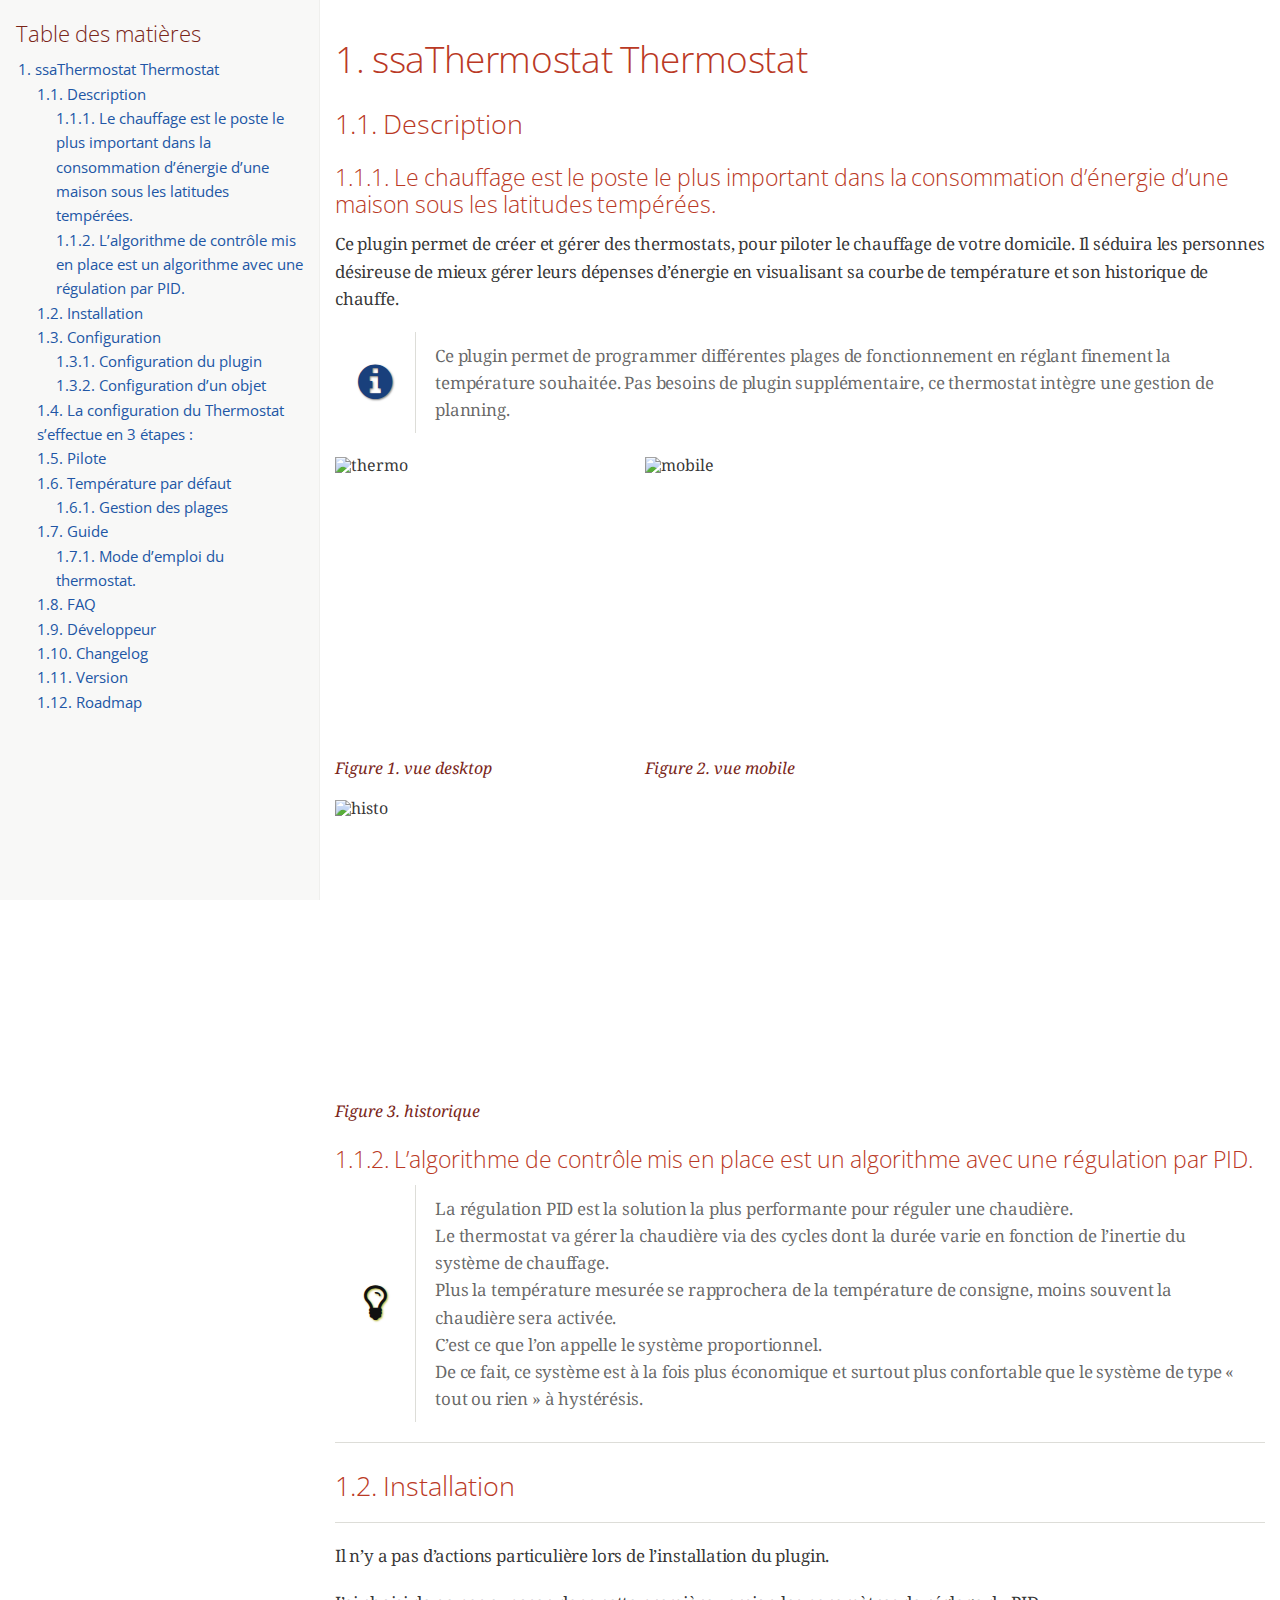
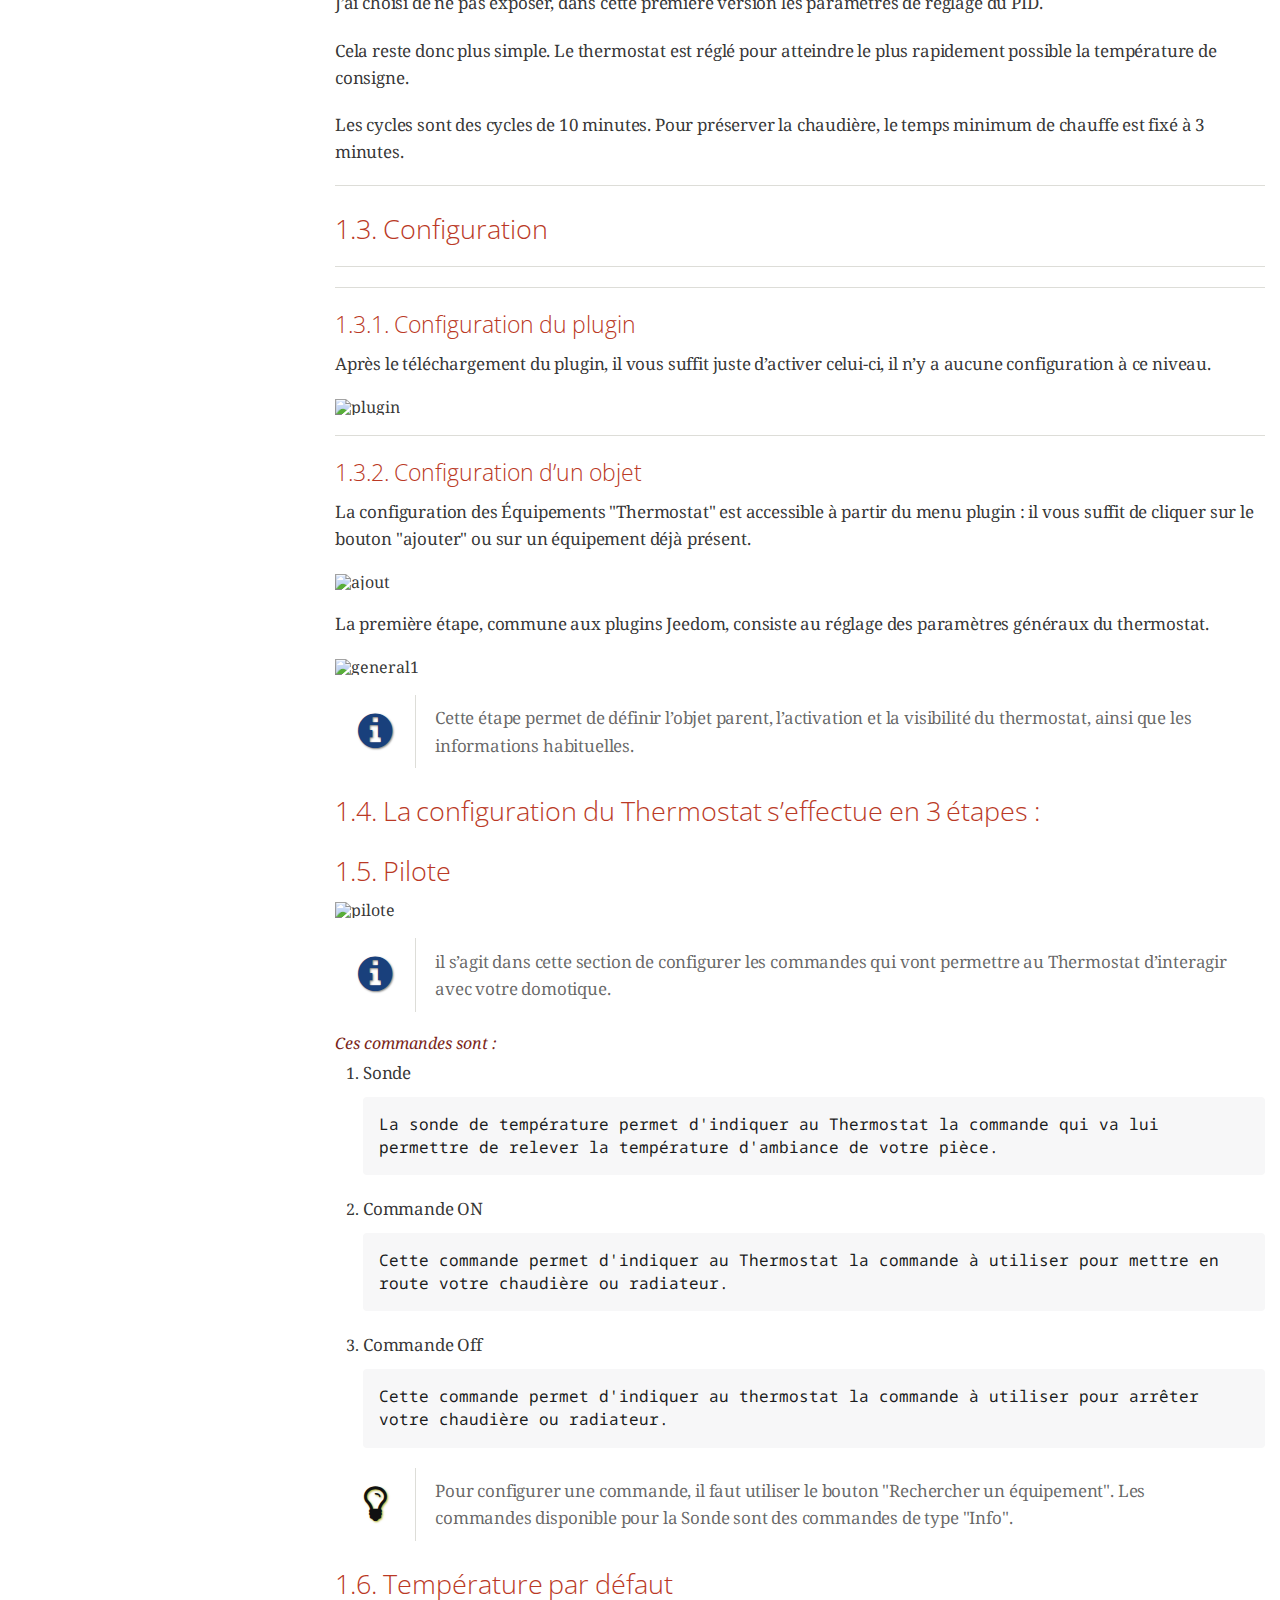
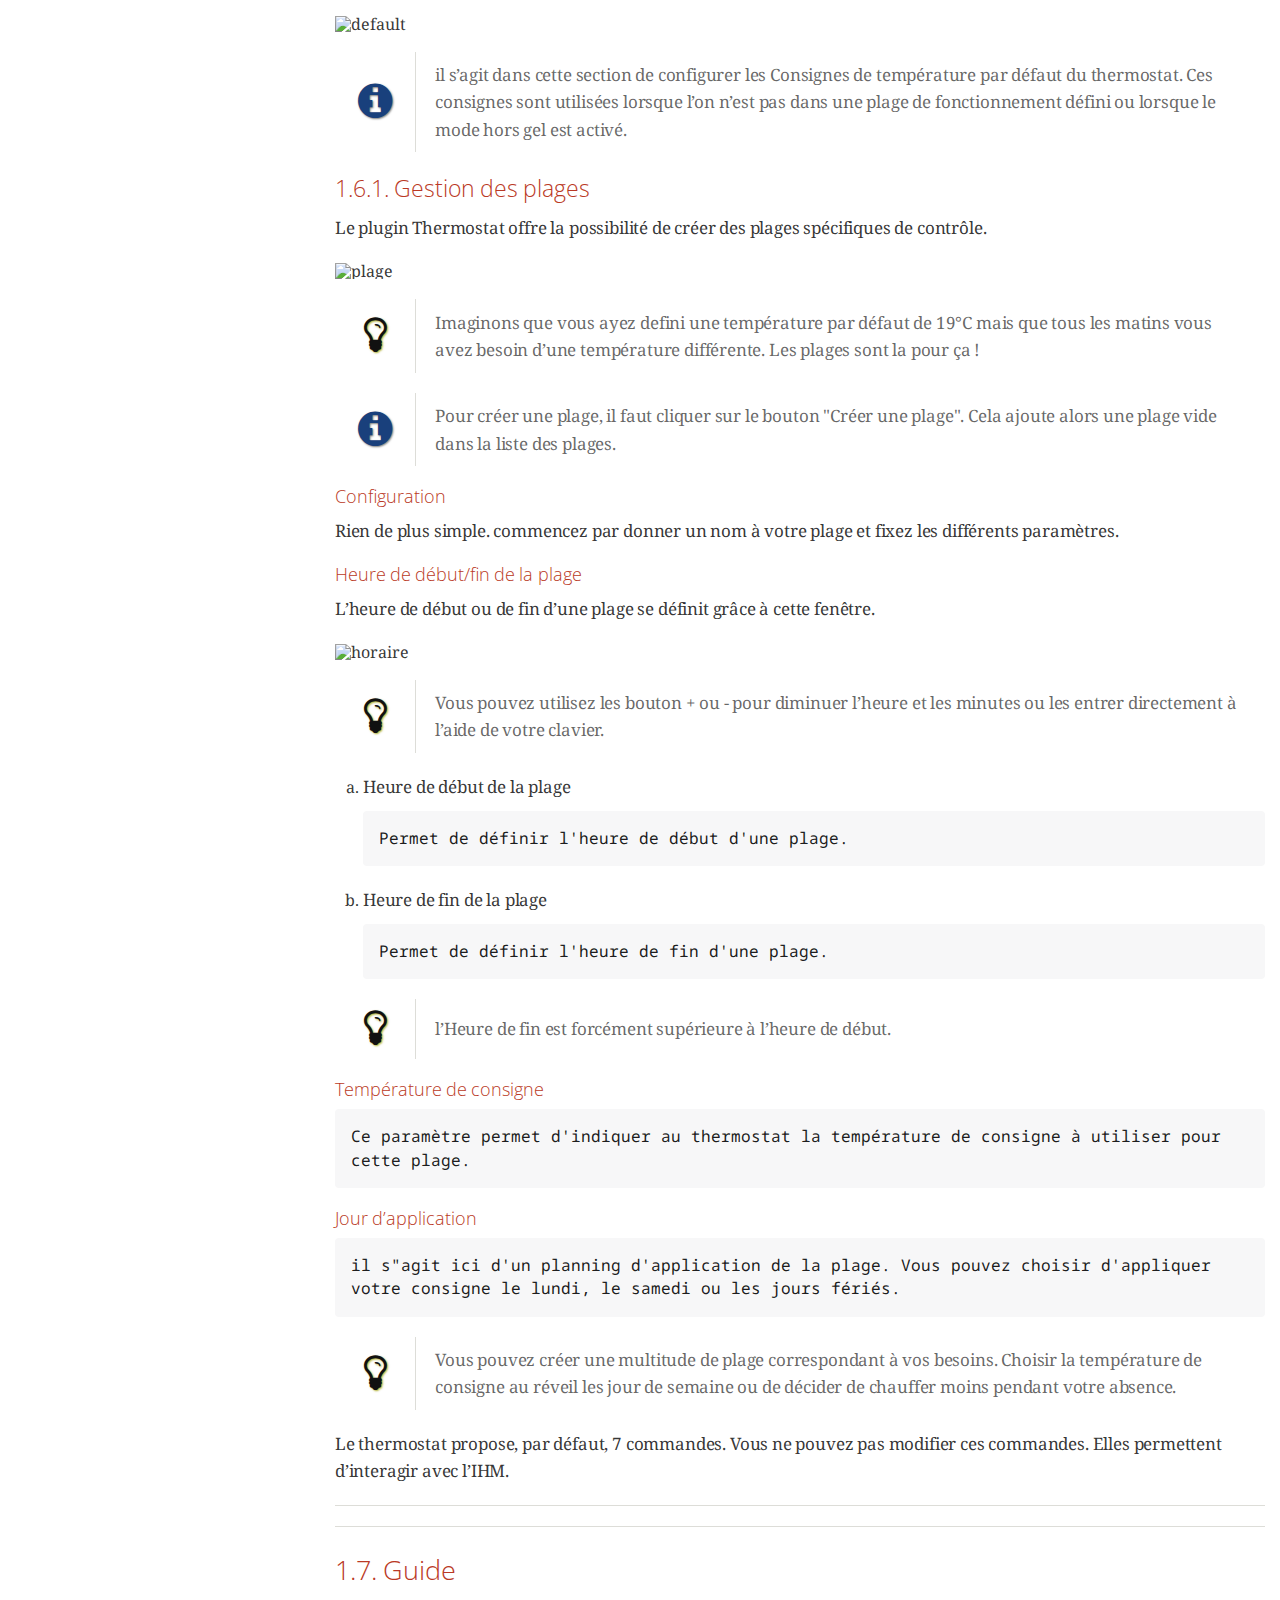
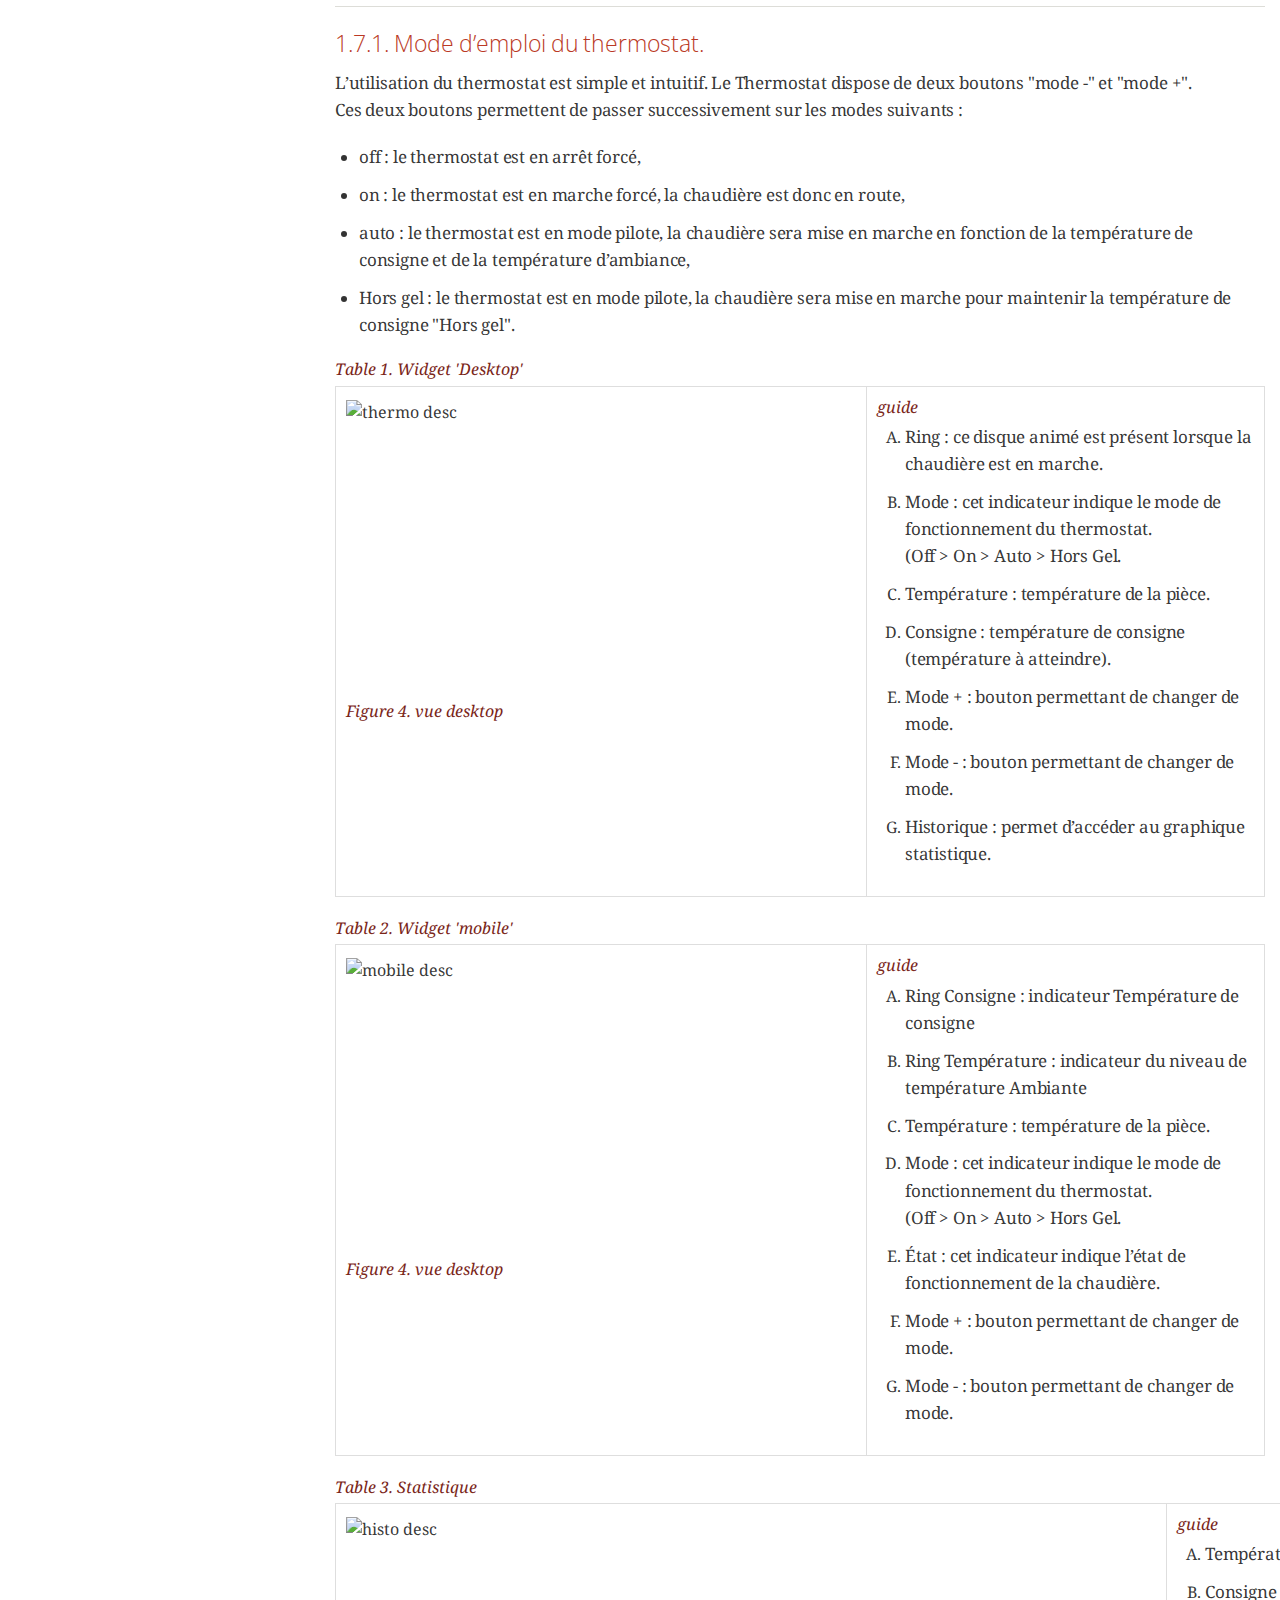
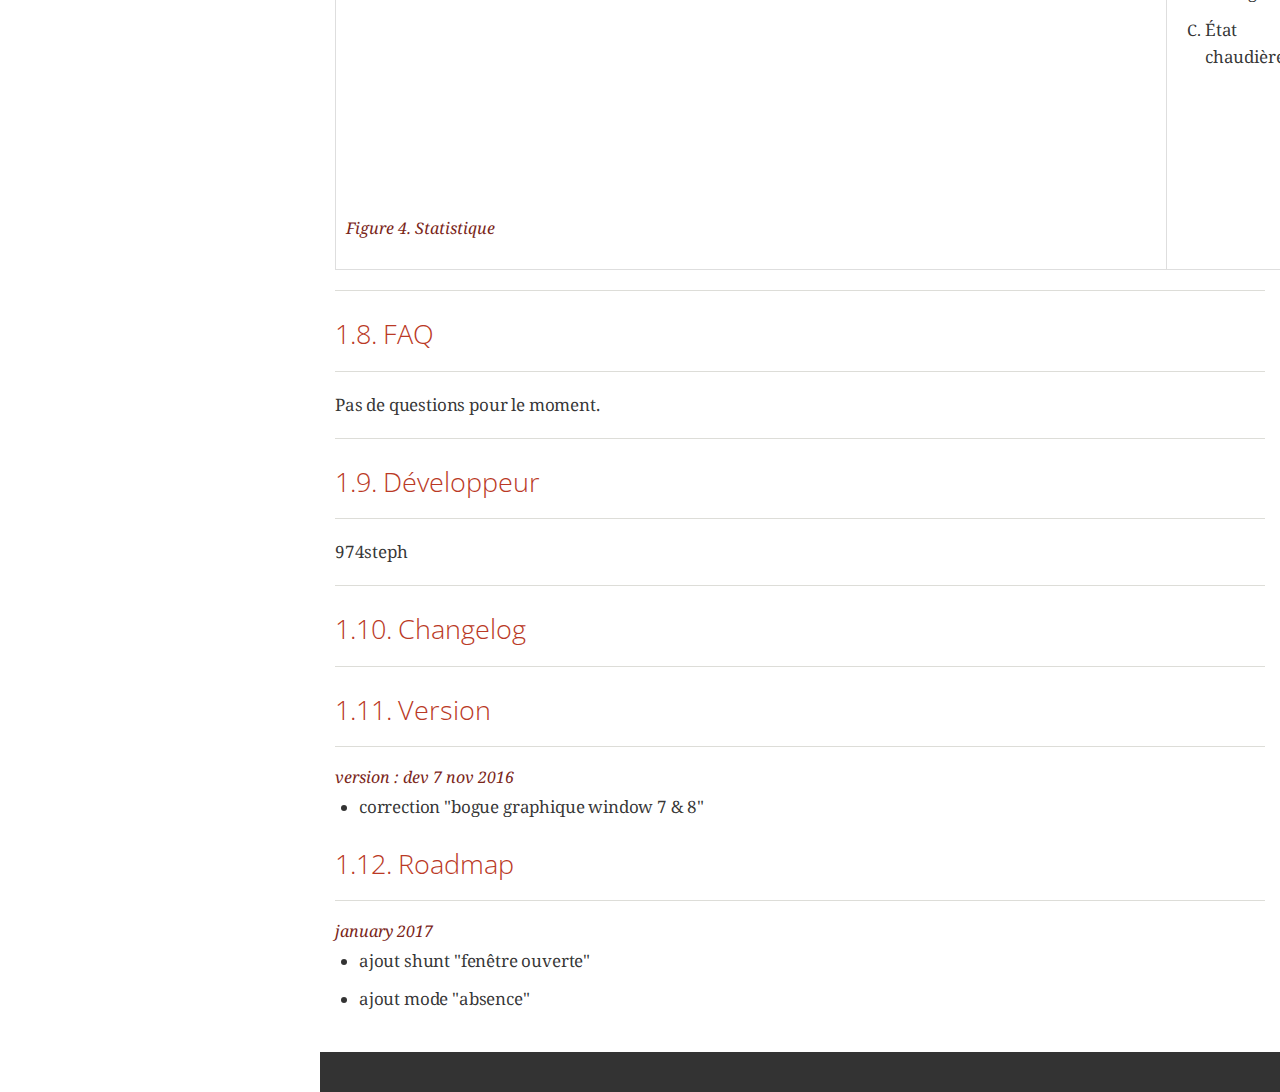
==== commit 620217ff: "[ROBOT] Action all" ====
--- a/doc/en_US/index.html
+++ b/doc/en_US/index.html
@@ -990,7 +990,7 @@
 <h3 id="_roadmap">1.12. Roadmap</h3>
 <hr>
 <div class="ulist">
-<div class="title">janvier 2017</div>
+<div class="title">january 2017</div>
 <ul>
 <li>
 <p>ajout shunt "fenêtre ouverte"</p>
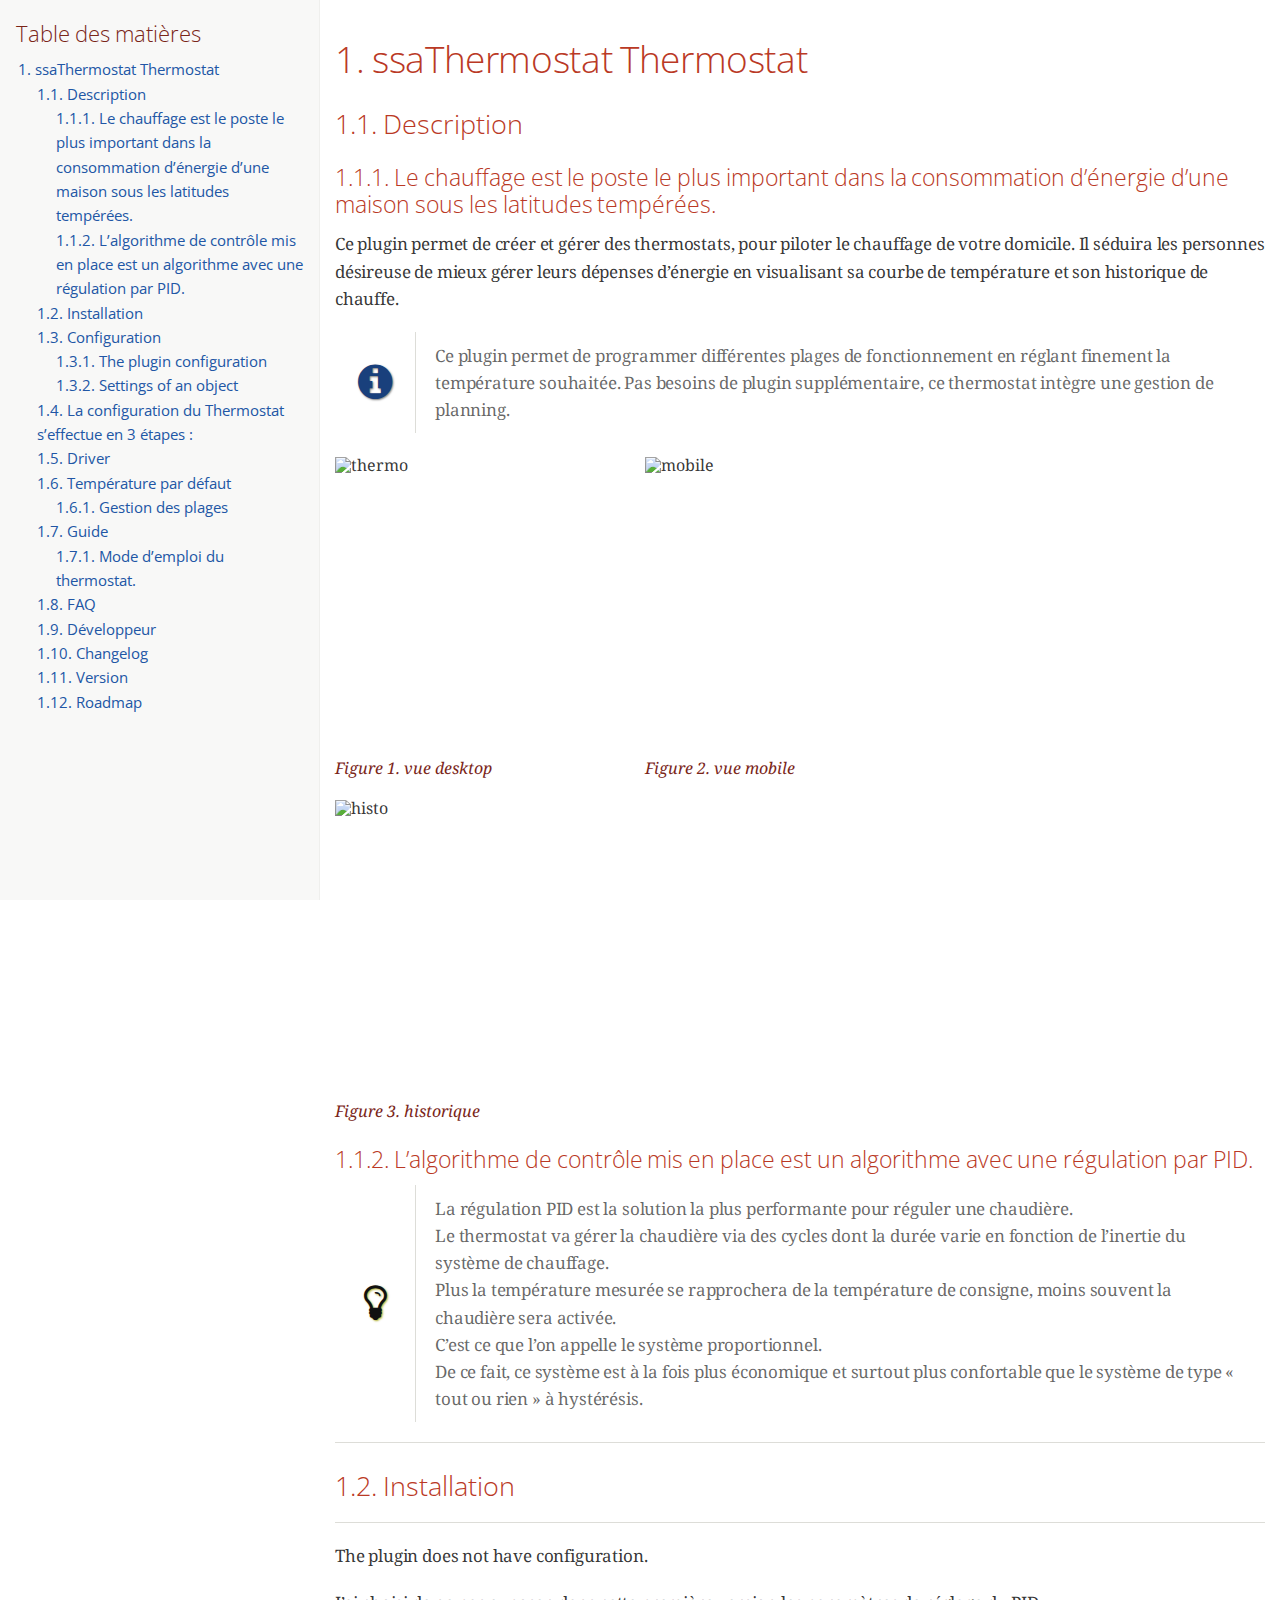
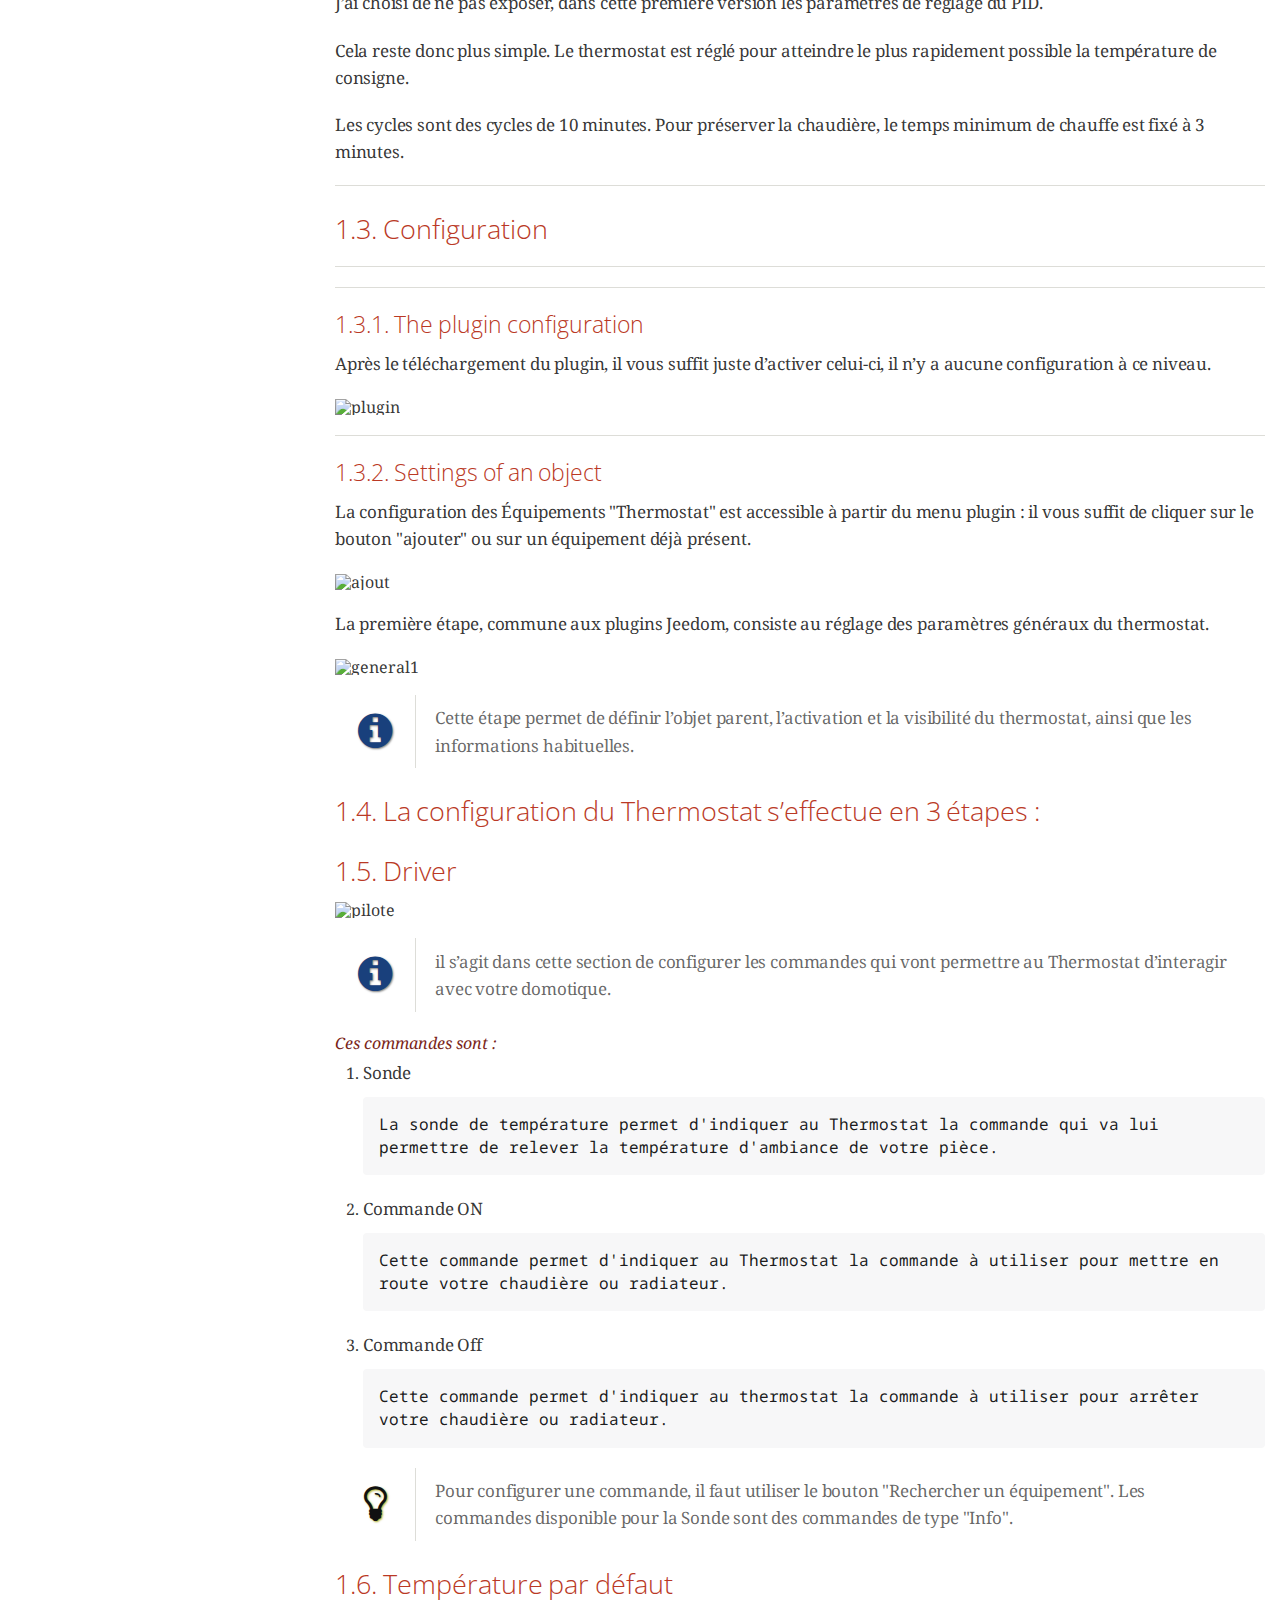
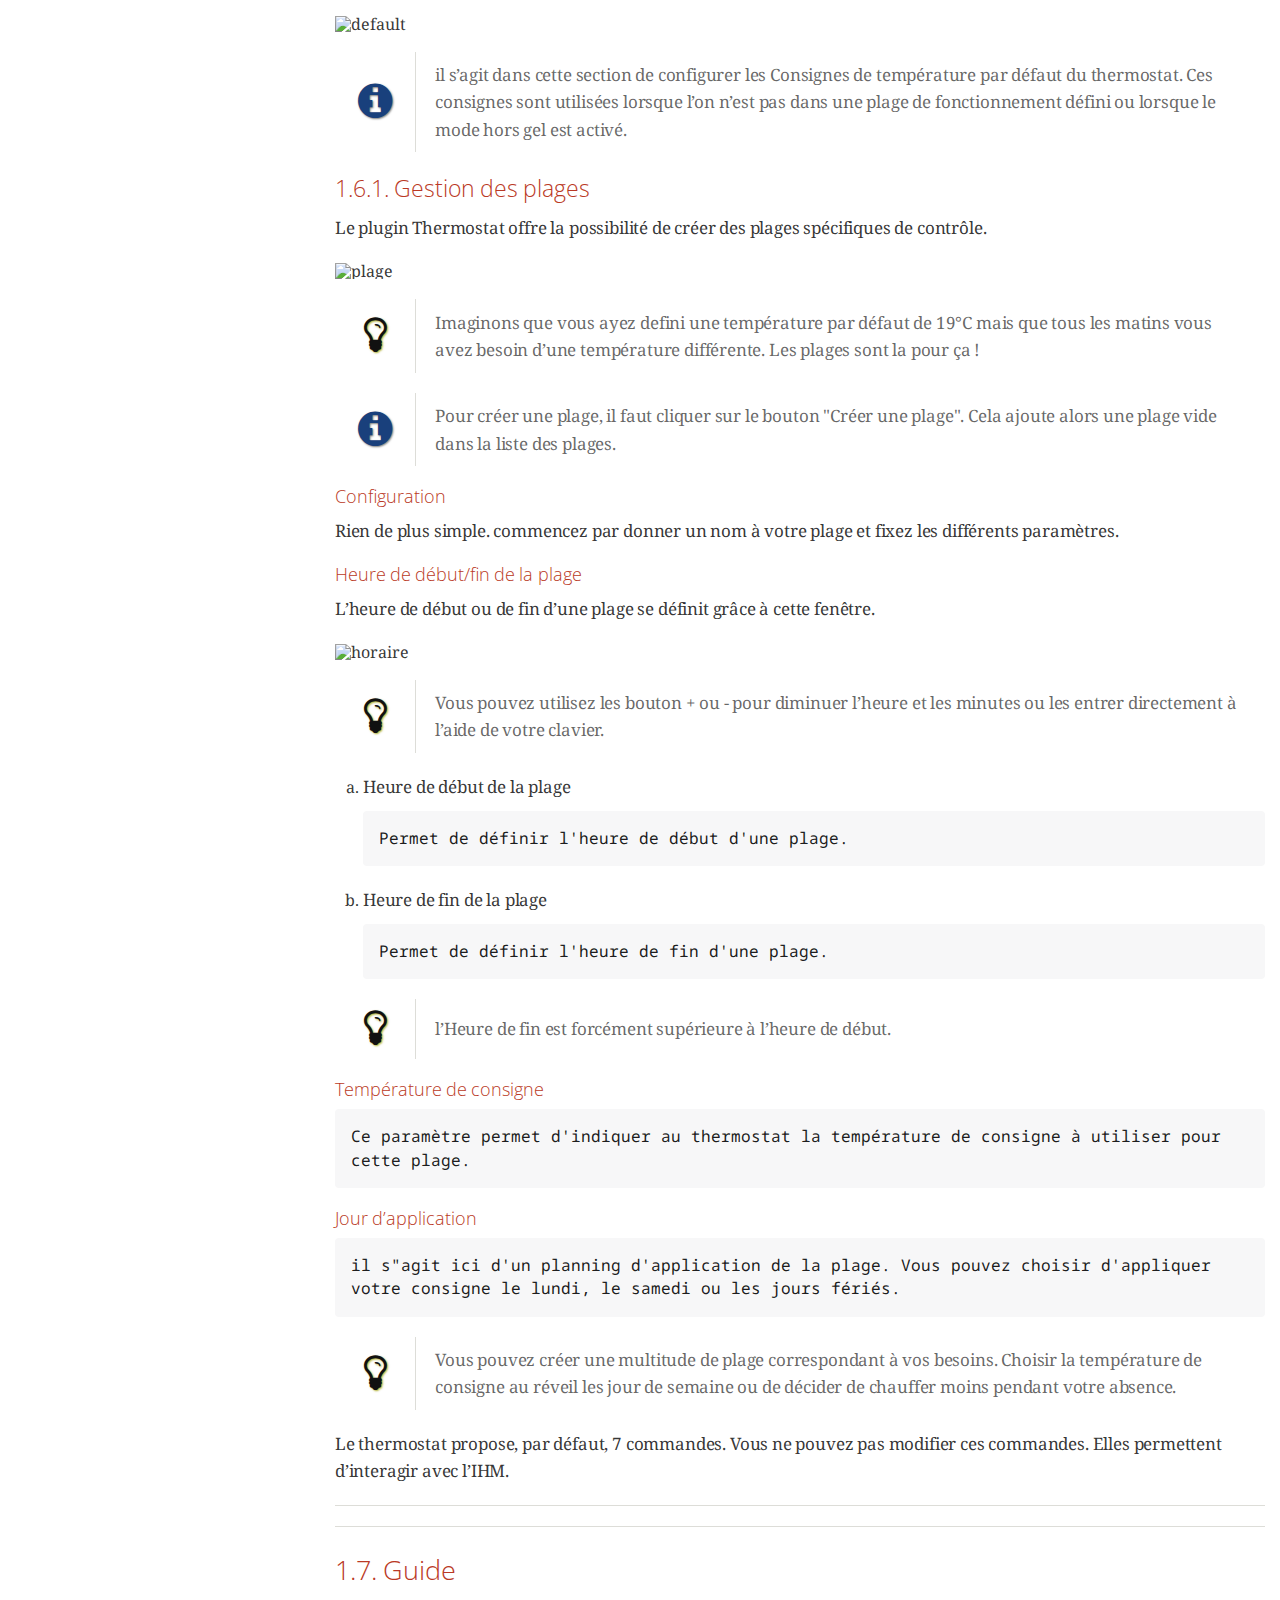
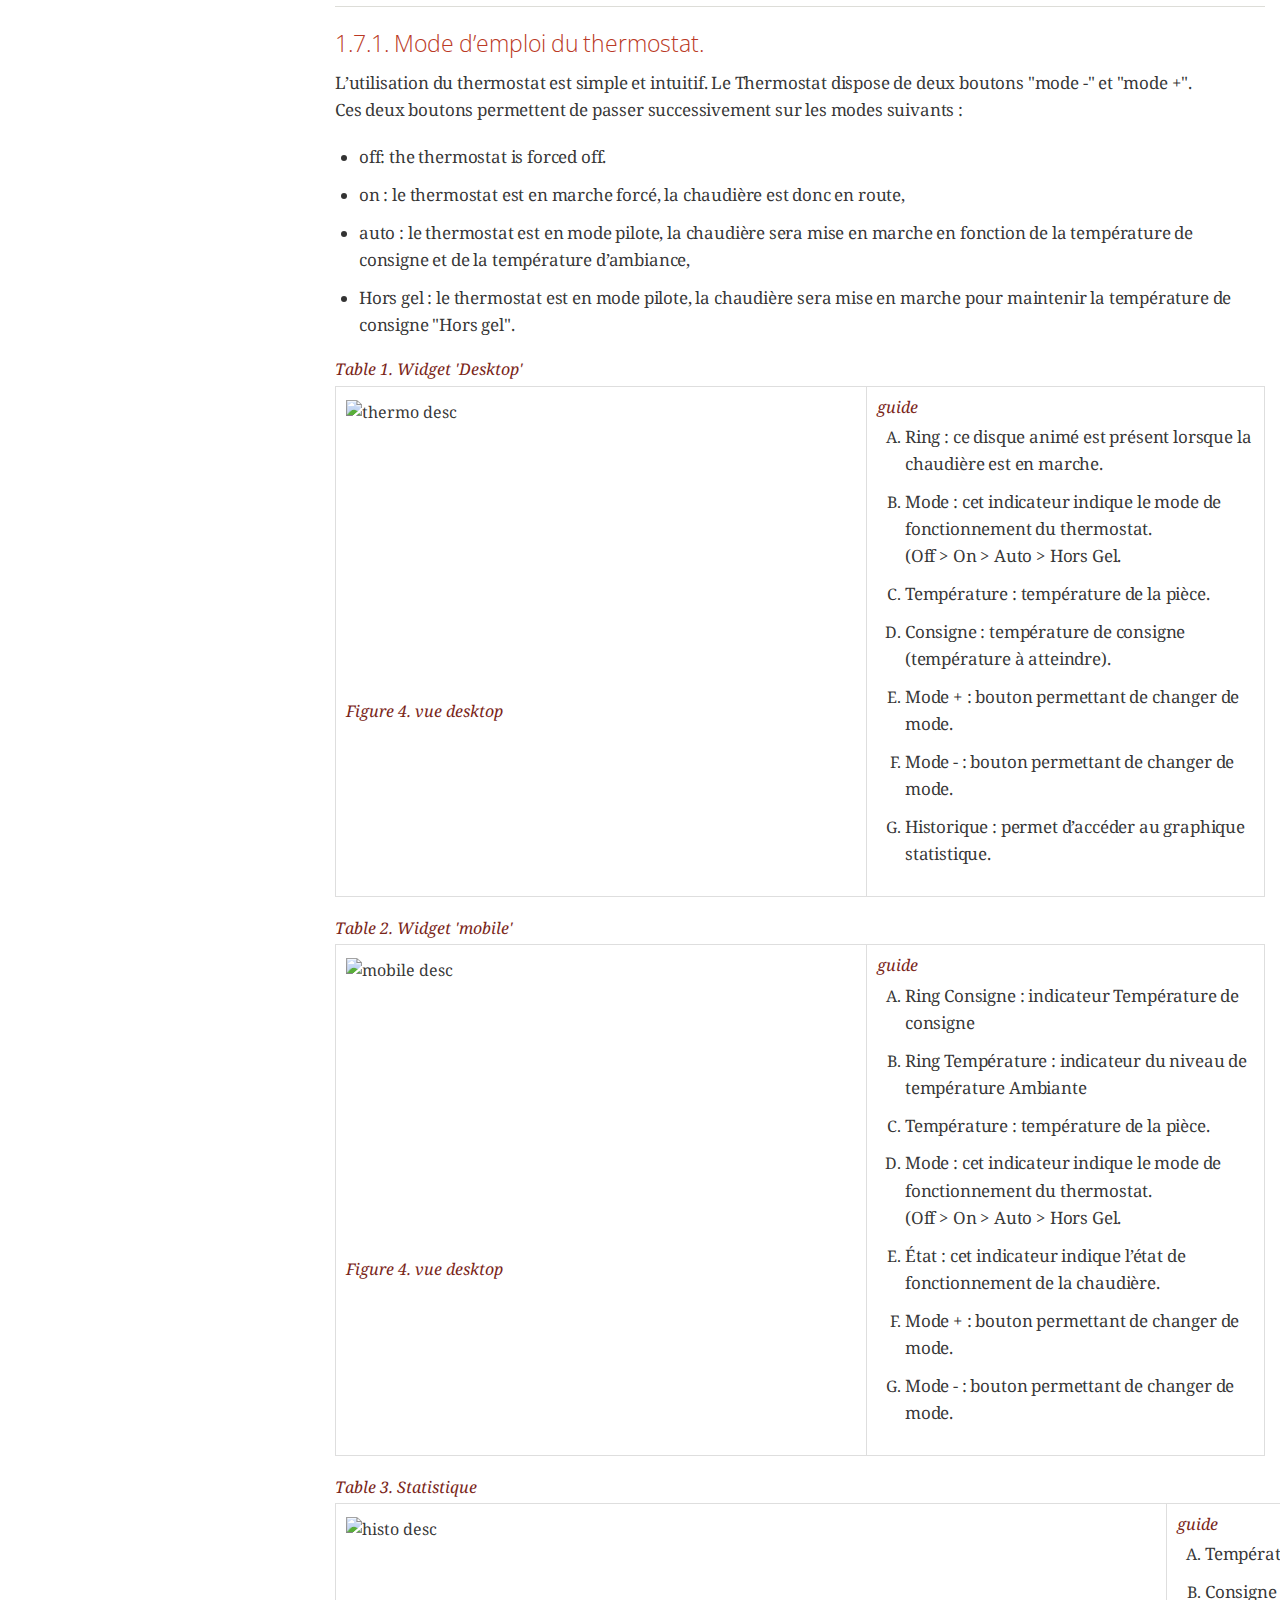
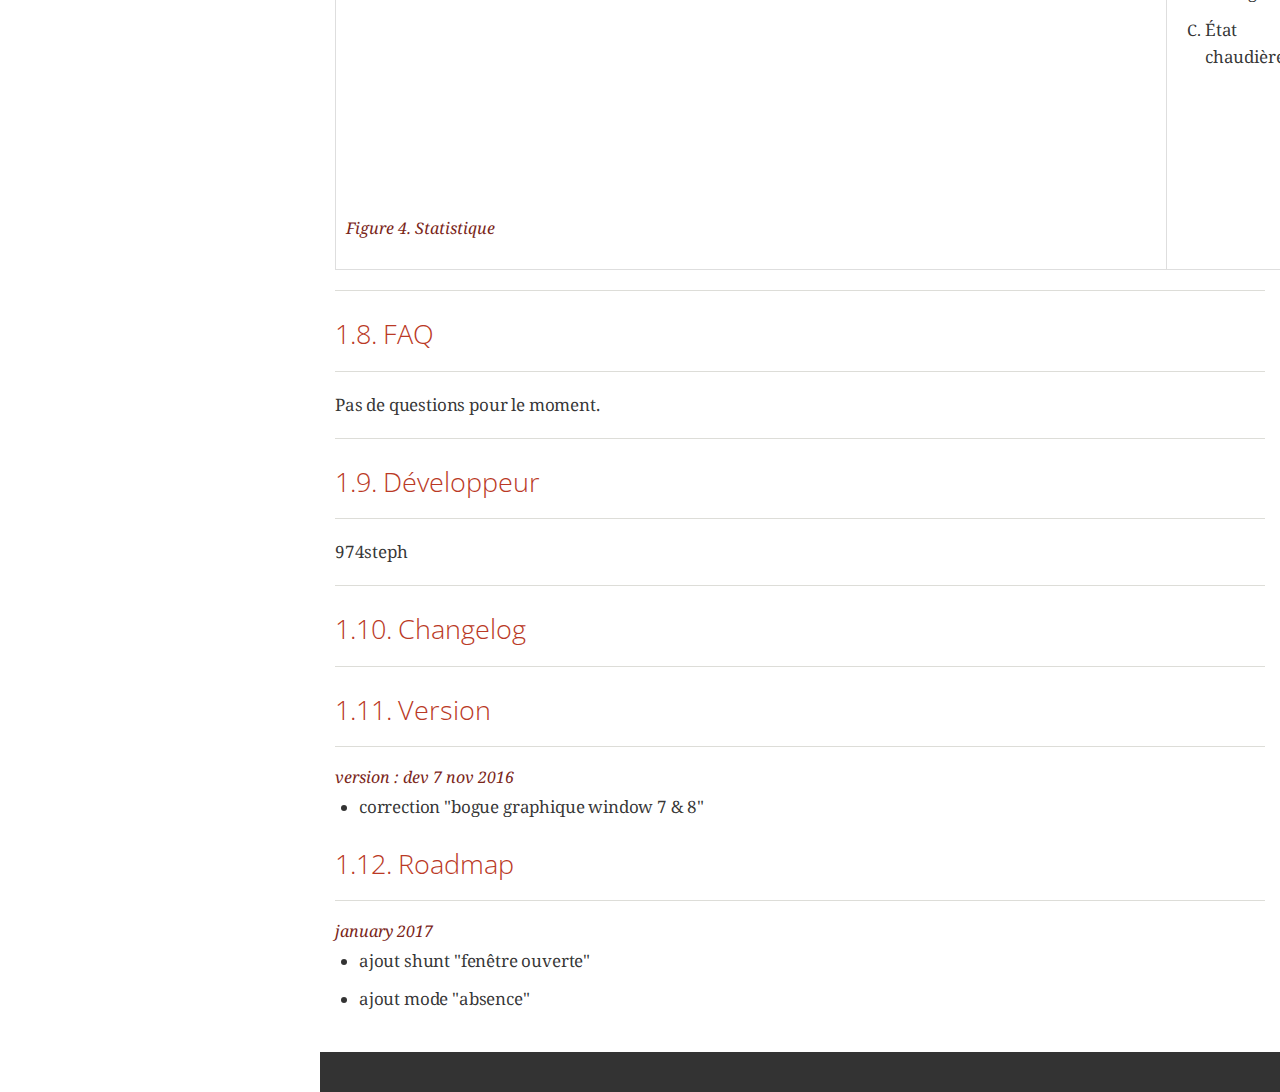
==== commit aec6ca0d: "[ROBOT] Action all" ====
--- a/doc/en_US/index.html
+++ b/doc/en_US/index.html
@@ -426,12 +426,12 @@
 <li><a href="#_installation">1.2. Installation</a></li>
 <li><a href="#_configuration">1.3. Configuration</a>
 <ul class="sectlevel3">
-<li><a href="#_configuration_du_plugin">1.3.1. Configuration du plugin</a></li>
-<li><a href="#_configuration_d_un_objet">1.3.2. Configuration d&#8217;un objet</a></li>
+<li><a href="#_the_plugin_configuration">1.3.1. The plugin configuration</a></li>
+<li><a href="#_settings_of_an_object">1.3.2. Settings of an object</a></li>
 </ul>
 </li>
 <li><a href="#_la_configuration_du_thermostat_s_effectue_en_3_étapes">1.4. La configuration du Thermostat s&#8217;effectue en 3 étapes :</a></li>
-<li><a href="#_pilote">1.5. Pilote</a></li>
+<li><a href="#_driver">1.5. Driver</a></li>
 <li><a href="#_température_par_défaut">1.6. Température par défaut</a>
 <ul class="sectlevel3">
 <li><a href="#_gestion_des_plages">1.6.1. Gestion des plages</a></li>
@@ -520,7 +520,7 @@
 <h3 id="_installation">1.2. Installation</h3>
 <hr>
 <div class="paragraph">
-<p>Il n&#8217;y a pas d&#8217;actions particulière lors  de l&#8217;installation du plugin.</p>
+<p>The plugin does not have configuration.</p>
 </div>
 <div class="paragraph">
 <p>J&#8217;ai choisi de ne pas exposer, dans cette première version les paramètres de réglage du PID.</p>
@@ -538,7 +538,7 @@
 <hr>
 <hr>
 <div class="sect3">
-<h4 id="_configuration_du_plugin">1.3.1. Configuration du plugin</h4>
+<h4 id="_the_plugin_configuration">1.3.1. The plugin configuration</h4>
 <div class="paragraph">
 <p>Après le téléchargement du plugin, il vous suffit juste d&#8217;activer celui-ci, il n&#8217;y a aucune configuration à ce niveau.</p>
 </div>
@@ -550,7 +550,7 @@
 <hr>
 </div>
 <div class="sect3">
-<h4 id="_configuration_d_un_objet">1.3.2. Configuration d&#8217;un objet</h4>
+<h4 id="_settings_of_an_object">1.3.2. Settings of an object</h4>
 <div class="paragraph">
 <p>La configuration des Équipements "Thermostat" est accessible à partir du menu plugin :
 il vous suffit de cliquer sur le bouton "ajouter" ou sur un équipement déjà présent.</p>
@@ -587,7 +587,7 @@
 
 </div>
 <div class="sect2">
-<h3 id="_pilote">1.5. Pilote</h3>
+<h3 id="_driver">1.5. Driver</h3>
 <div class="imageblock">
 <div class="content">
 <img src="../images/pilote.png" alt="pilote">
@@ -810,7 +810,7 @@
 <div class="ulist">
 <ul>
 <li>
-<p>off  : le thermostat est en arrêt forcé,</p>
+<p>off: the thermostat is forced off.</p>
 </li>
 <li>
 <p>on   : le thermostat est en marche forcé, la chaudière est donc en route,</p>
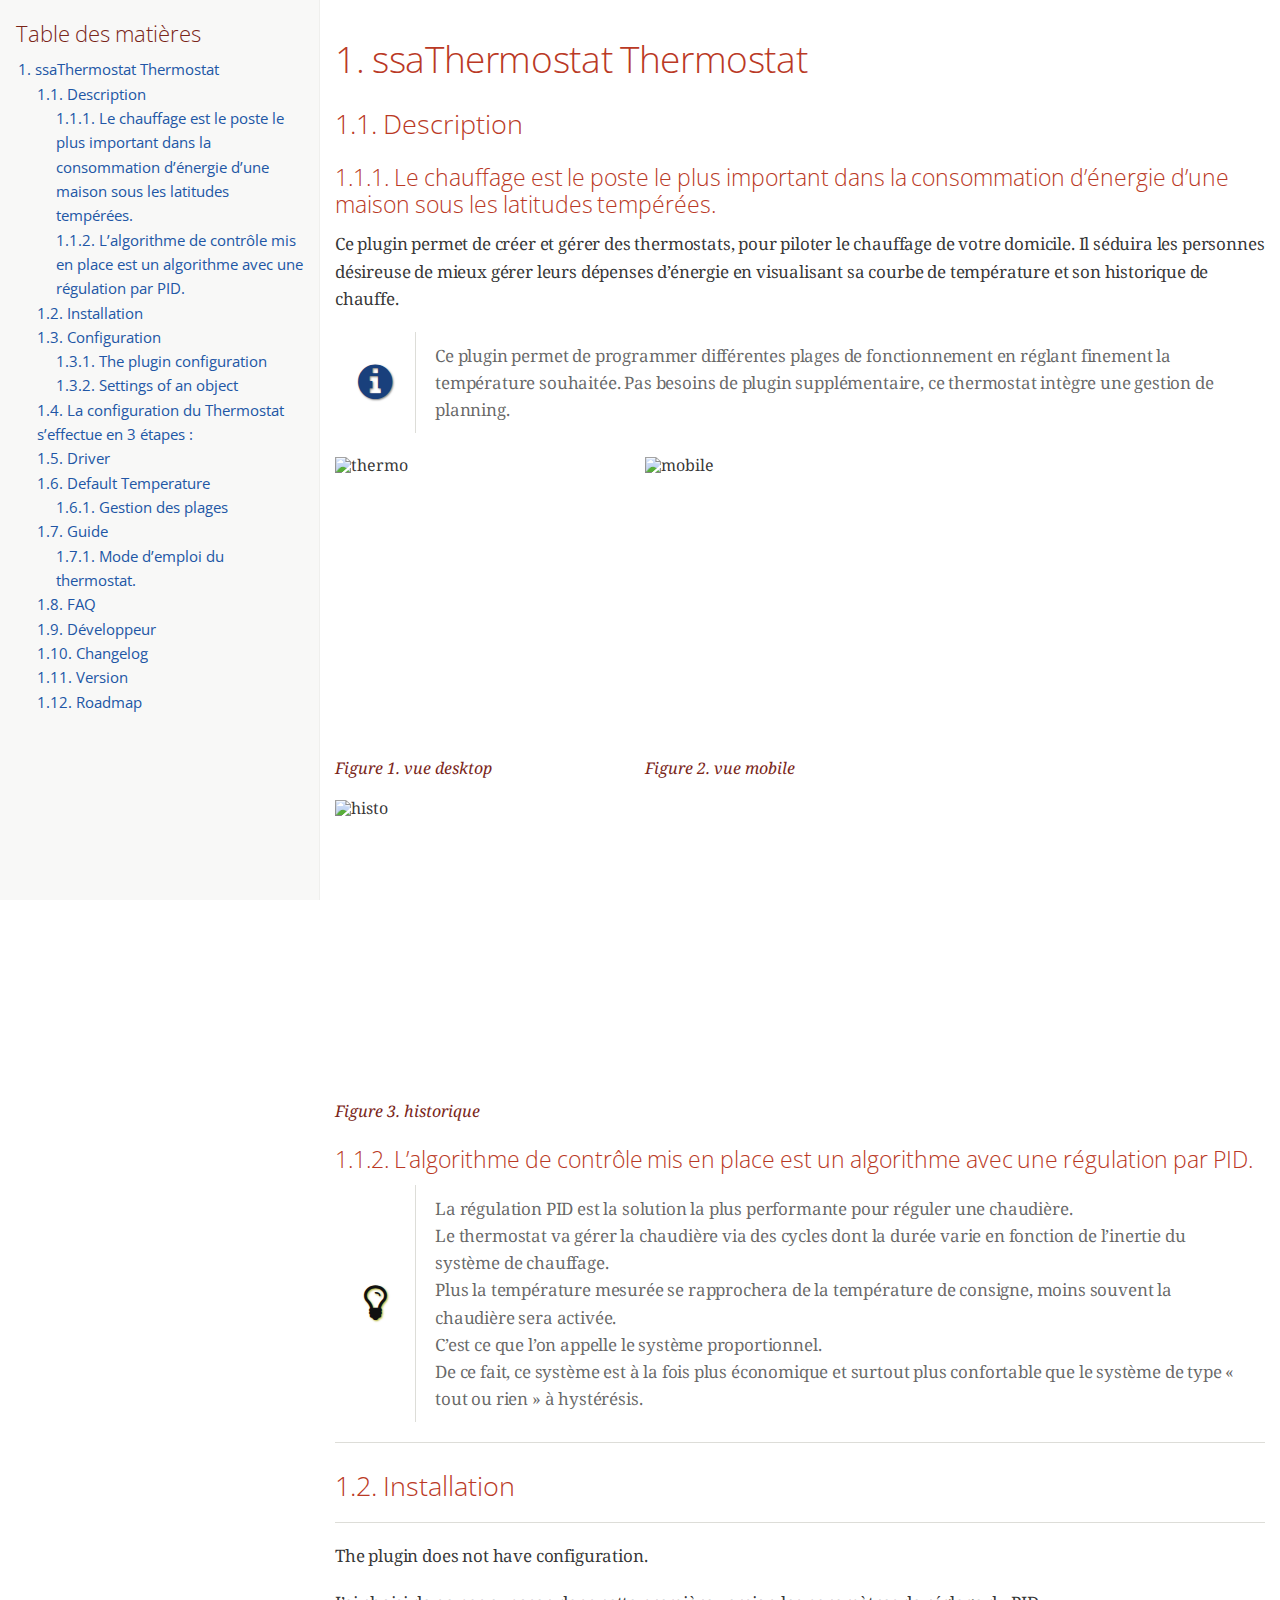
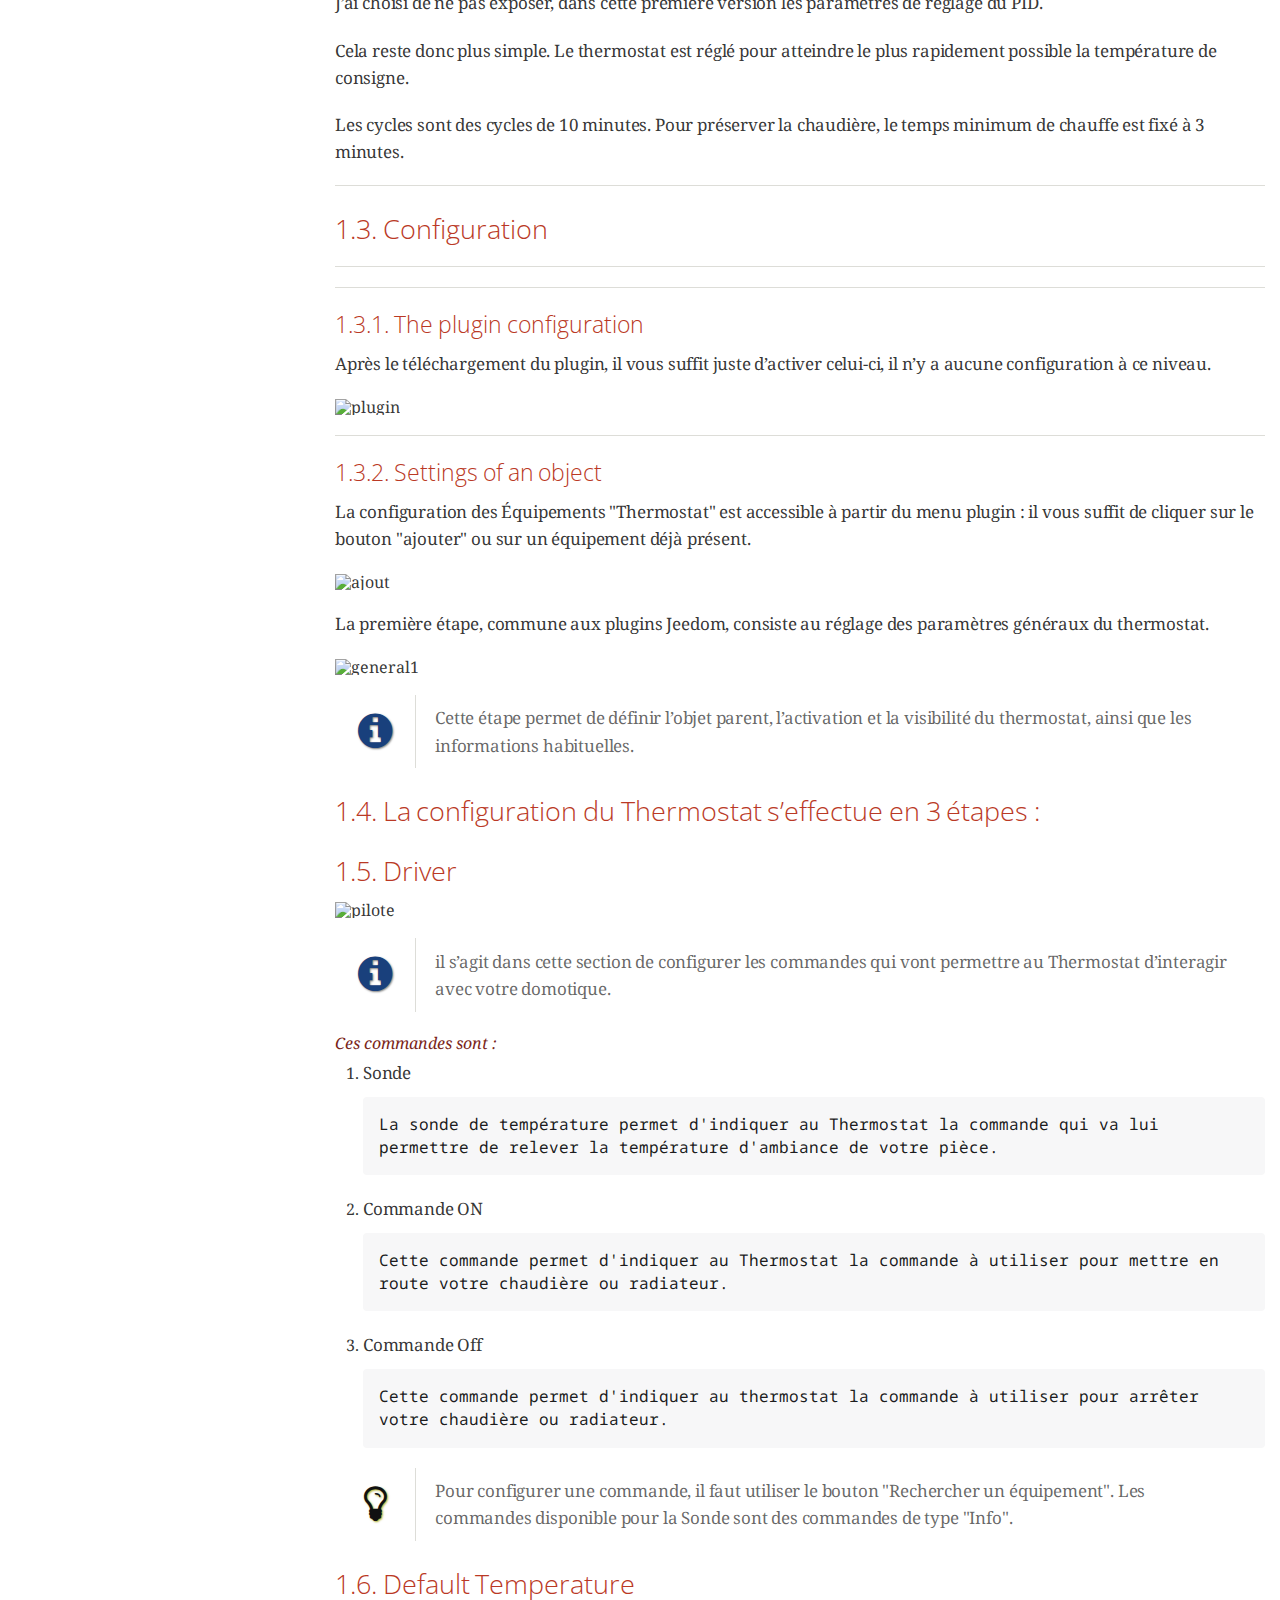
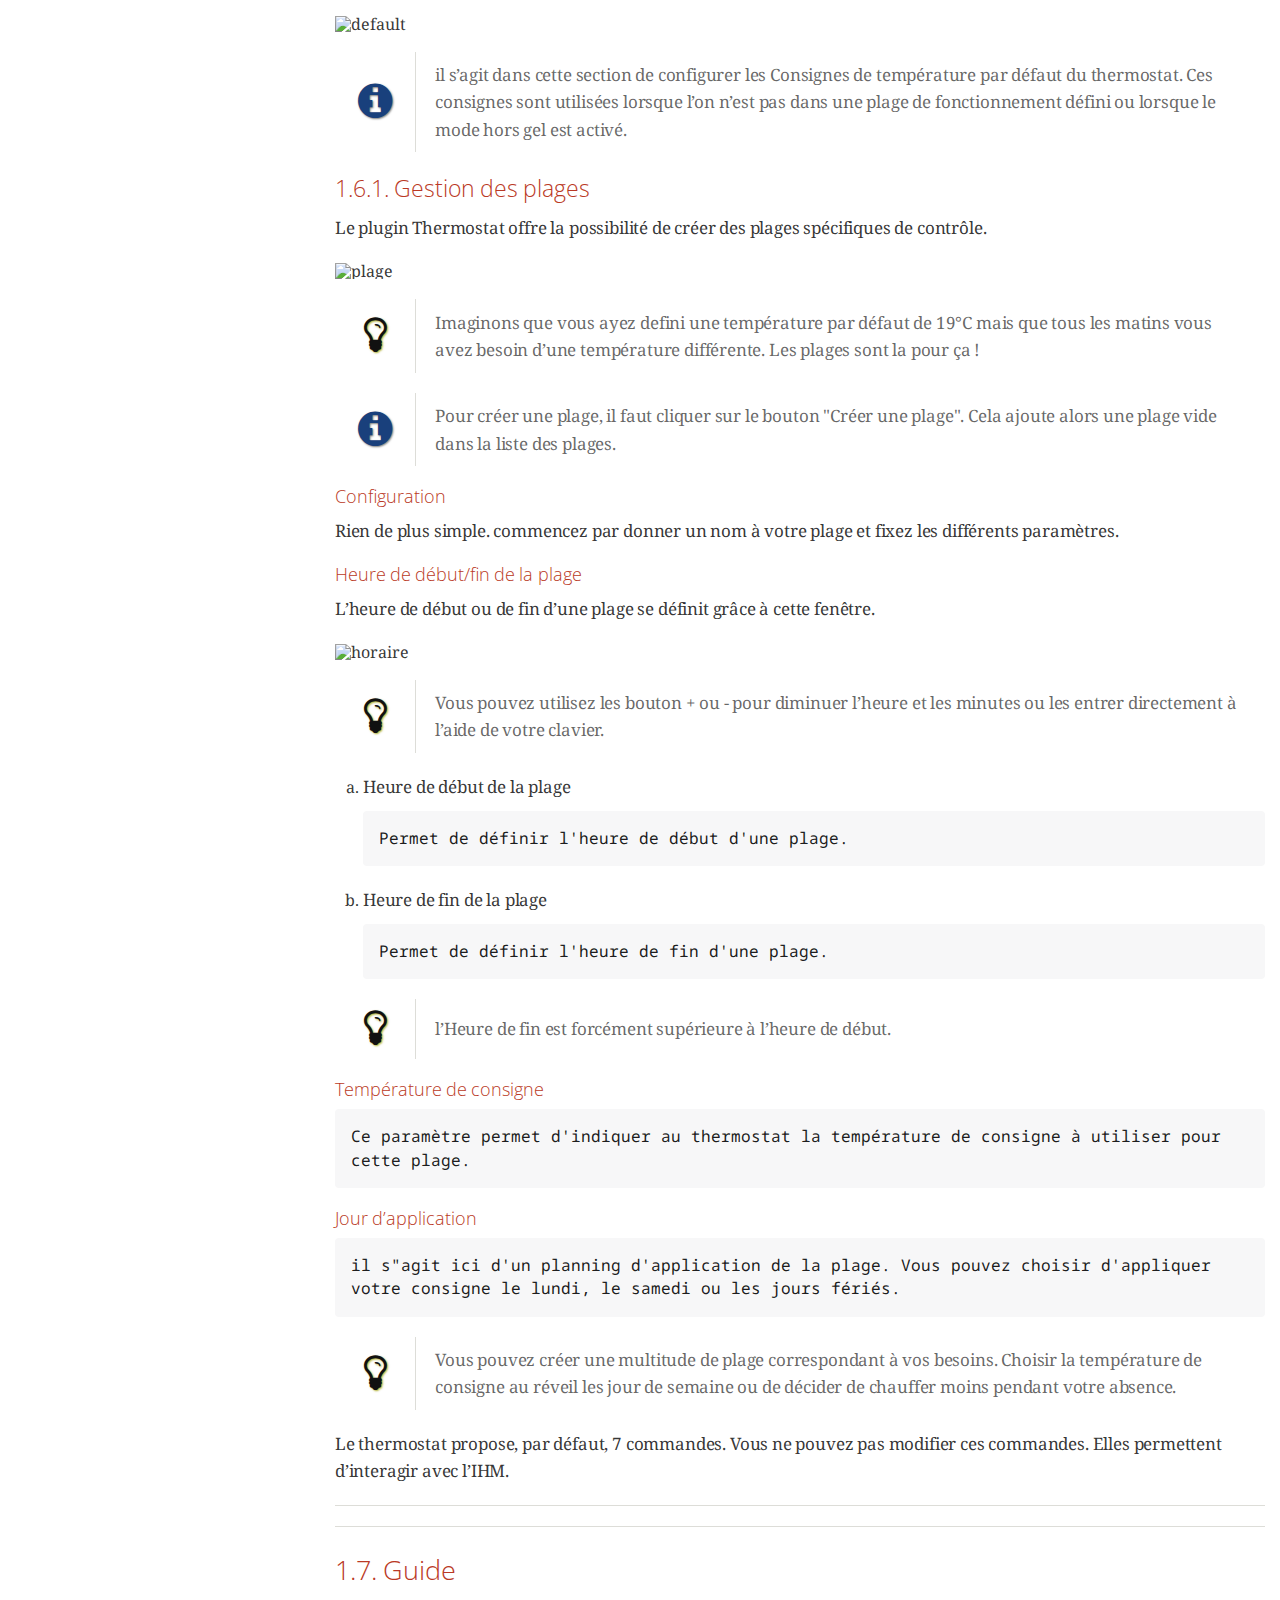
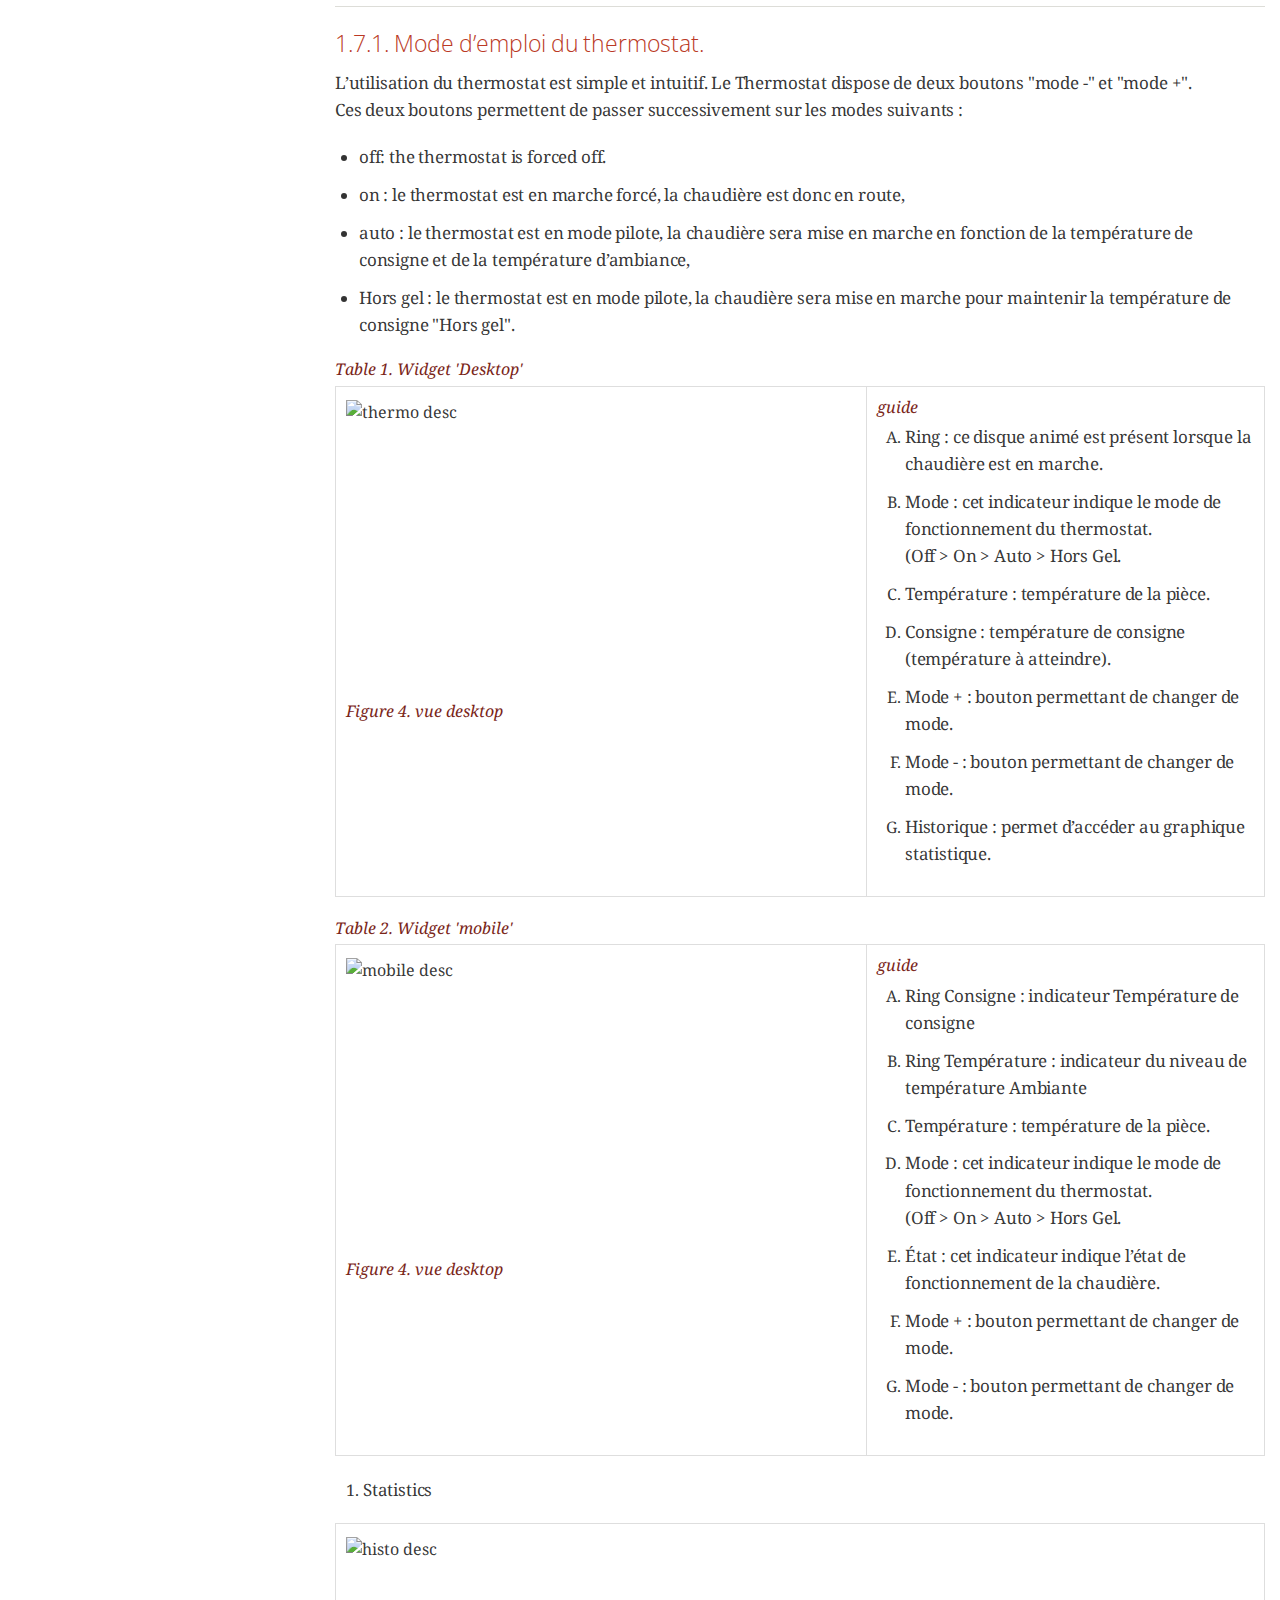
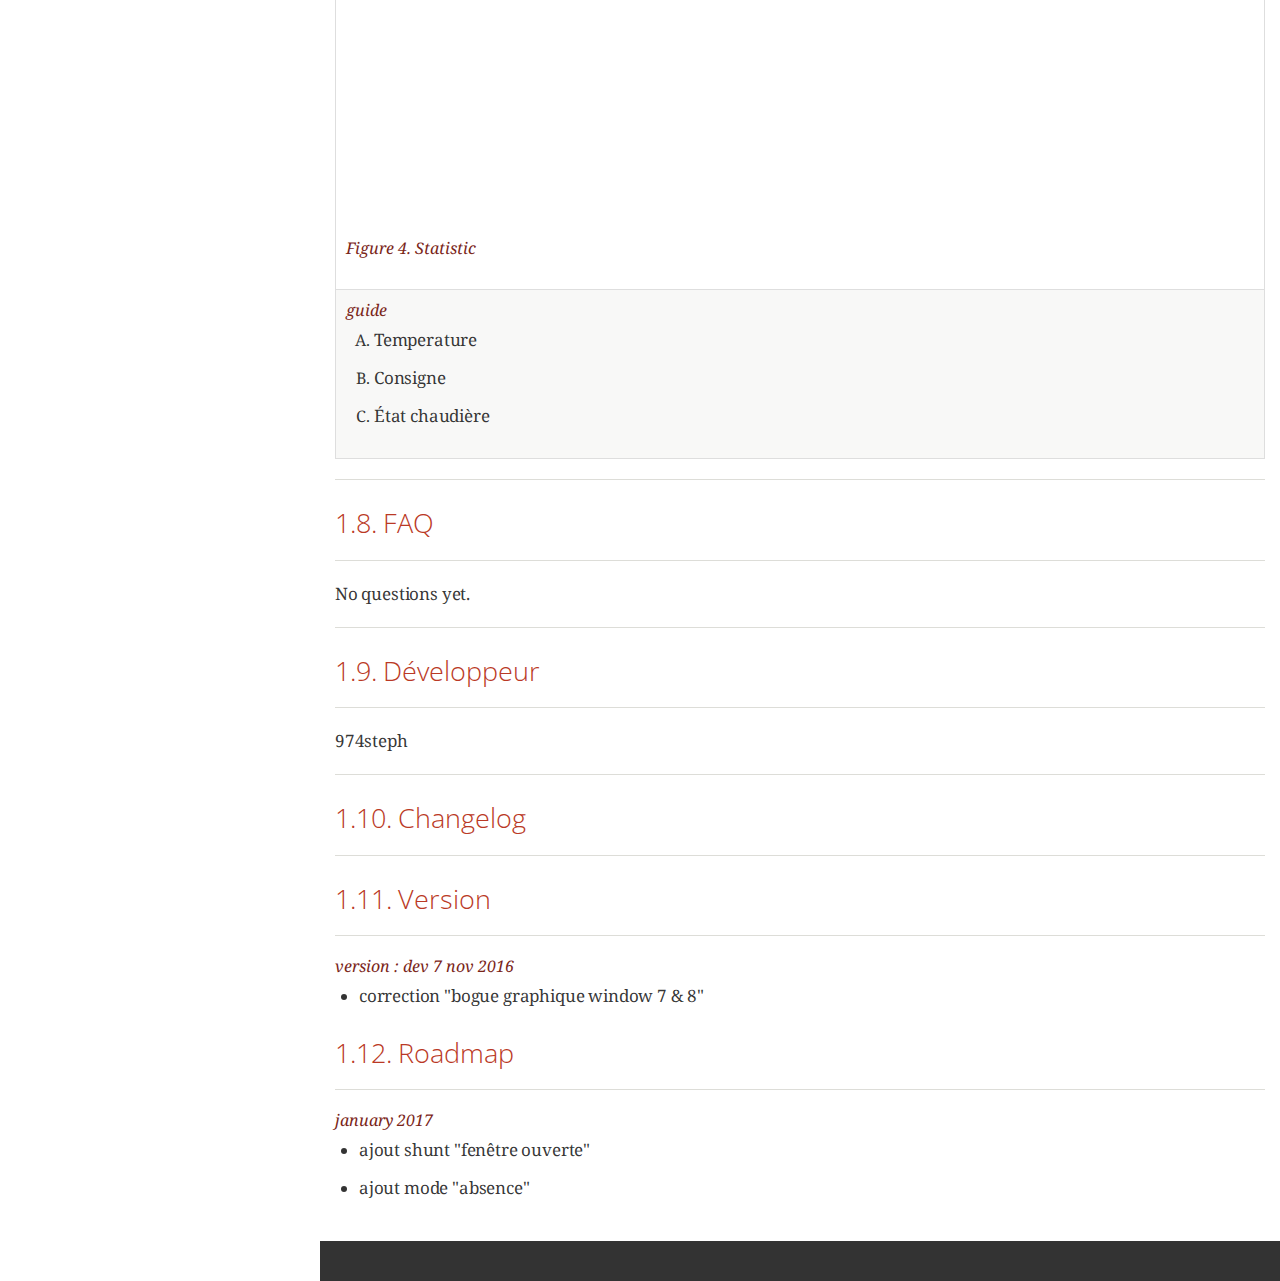
==== commit a640f5e6: "[ROBOT] Action all" ====
--- a/doc/en_US/index.html
+++ b/doc/en_US/index.html
@@ -432,7 +432,7 @@
 </li>
 <li><a href="#_la_configuration_du_thermostat_s_effectue_en_3_étapes">1.4. La configuration du Thermostat s&#8217;effectue en 3 étapes :</a></li>
 <li><a href="#_driver">1.5. Driver</a></li>
-<li><a href="#_température_par_défaut">1.6. Température par défaut</a>
+<li><a href="#_default_temperature">1.6. Default Temperature</a>
 <ul class="sectlevel3">
 <li><a href="#_gestion_des_plages">1.6.1. Gestion des plages</a></li>
 </ul>
@@ -649,7 +649,7 @@
 </div>
 </div>
 <div class="sect2">
-<h3 id="_température_par_défaut">1.6. Température par défaut</h3>
+<h3 id="_default_temperature">1.6. Default Temperature</h3>
 <div class="imageblock">
 <div class="content">
 <img src="../images/default.png" alt="default">
@@ -917,11 +917,16 @@
 </tr>
 </tbody>
 </table>
+<div class="olist arabic">
+<ol class="arabic">
+<li>
+<p>Statistics</p>
+</li>
+</ol>
+</div>
 <table class="tableblock frame-all grid-all spread">
-<caption class="title">Table 3. Statistique</caption>
 <colgroup>
-<col style="width: 80%;">
-<col style="width: 20%;">
+<col style="width: 100%;">
 </colgroup>
 <tbody>
 <tr>
@@ -929,14 +934,16 @@
 <div class="content">
 <img src="../images/histo_desc.png" alt="histo desc" width="800" height="300">
 </div>
-<div class="title">Figure 4. Statistique</div>
+<div class="title">Figure 4. Statistic</div>
 </div></div></td>
+</tr>
+<tr>
 <td class="tableblock halign-left valign-top"><div><div class="openblock guide">
 <div class="title">guide</div><div class="content">
 <div class="olist upperalpha">
 <ol class="upperalpha" type="A">
 <li>
-<p>Température</p>
+<p>Temperature</p>
 </li>
 <li>
 <p>Consigne</p>
@@ -958,7 +965,7 @@
 <h3 id="_faq">1.8. FAQ</h3>
 <hr>
 <div class="paragraph">
-<p>Pas de questions pour le moment.</p>
+<p>No questions yet.</p>
 </div>
 <hr>
 </div>
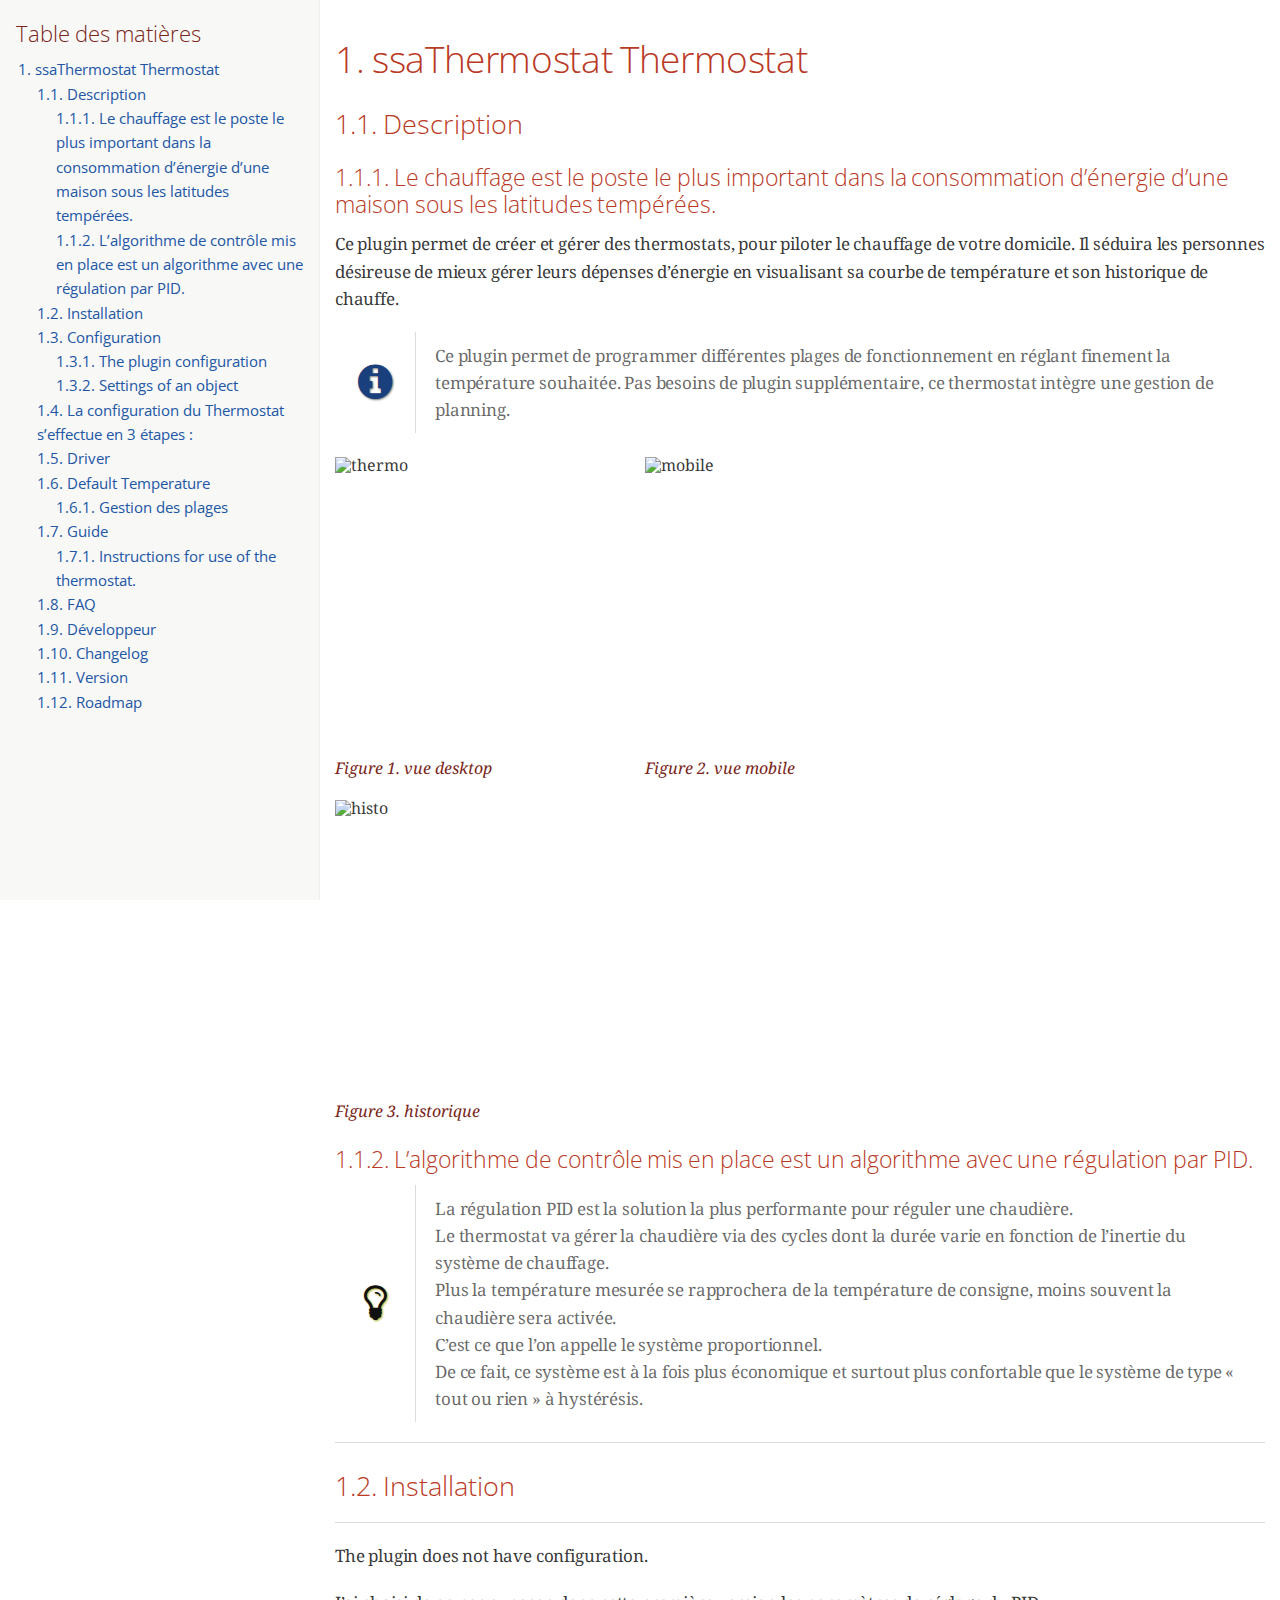
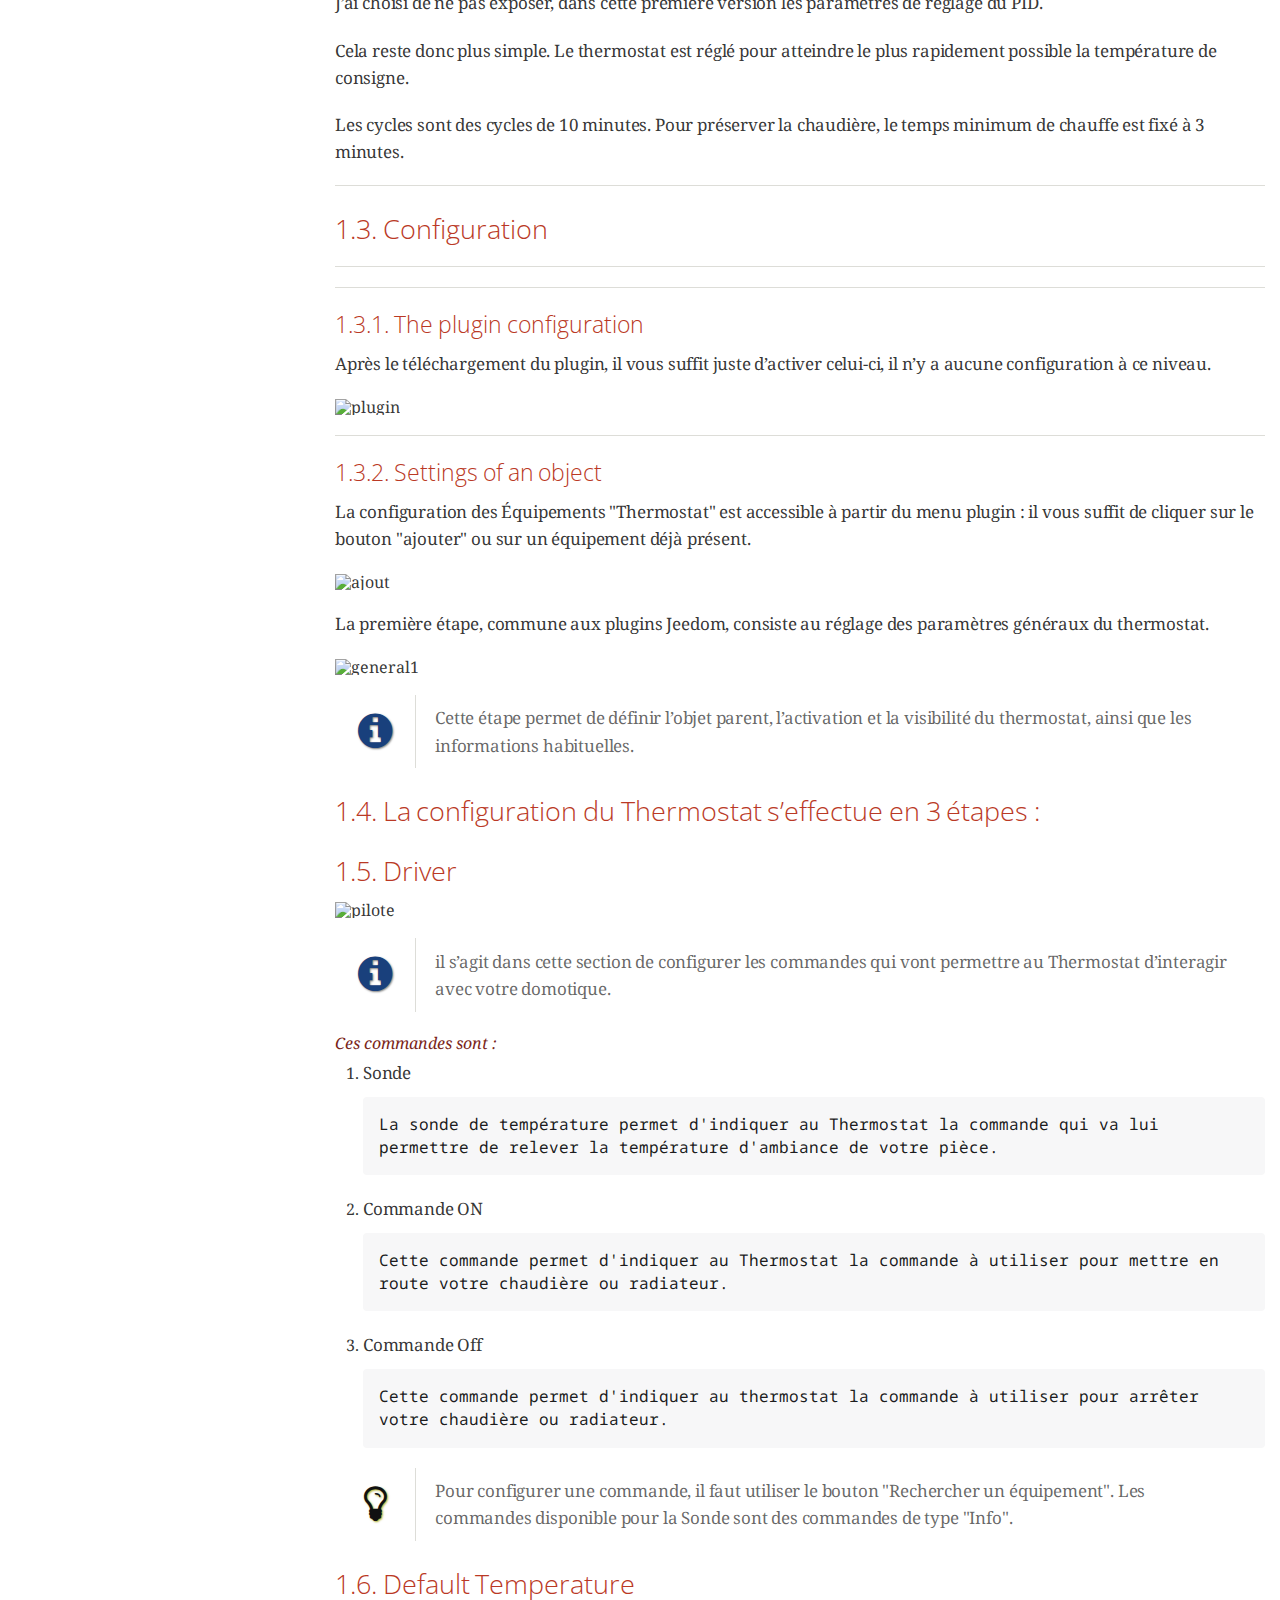
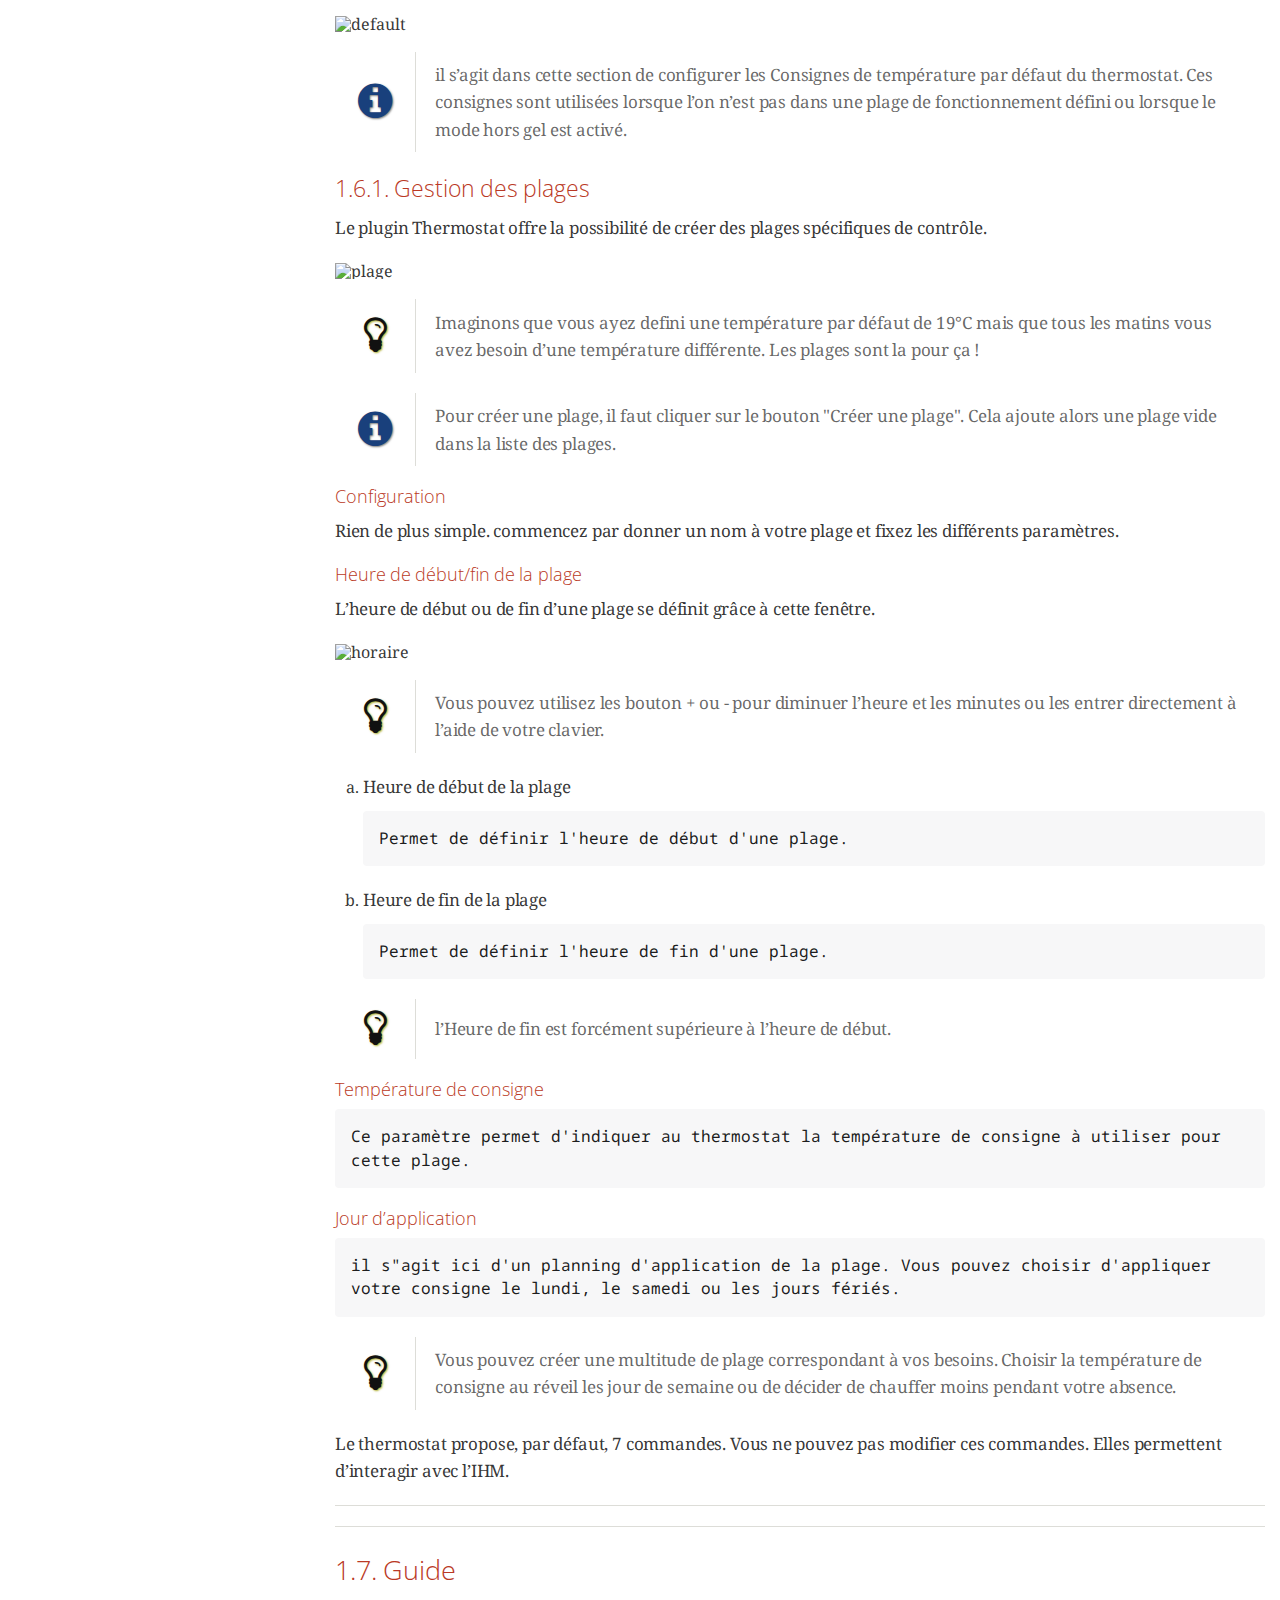
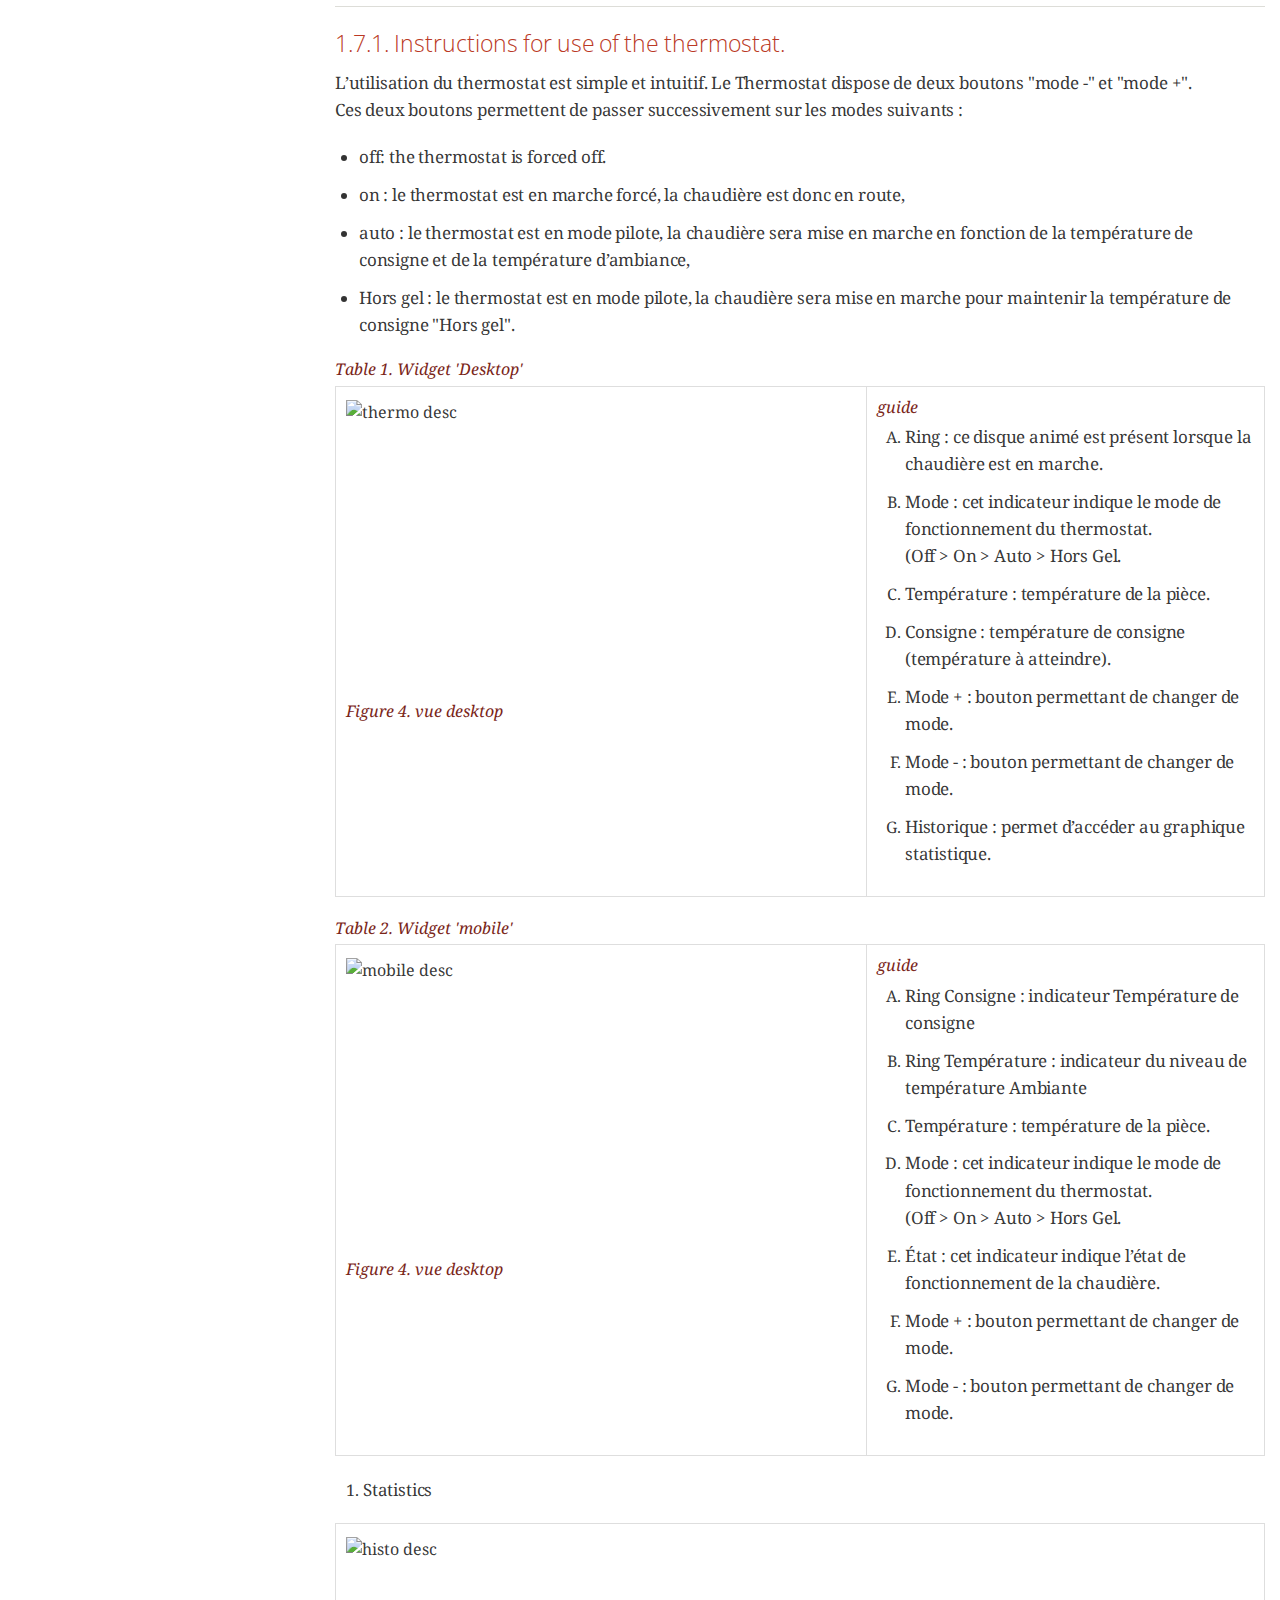
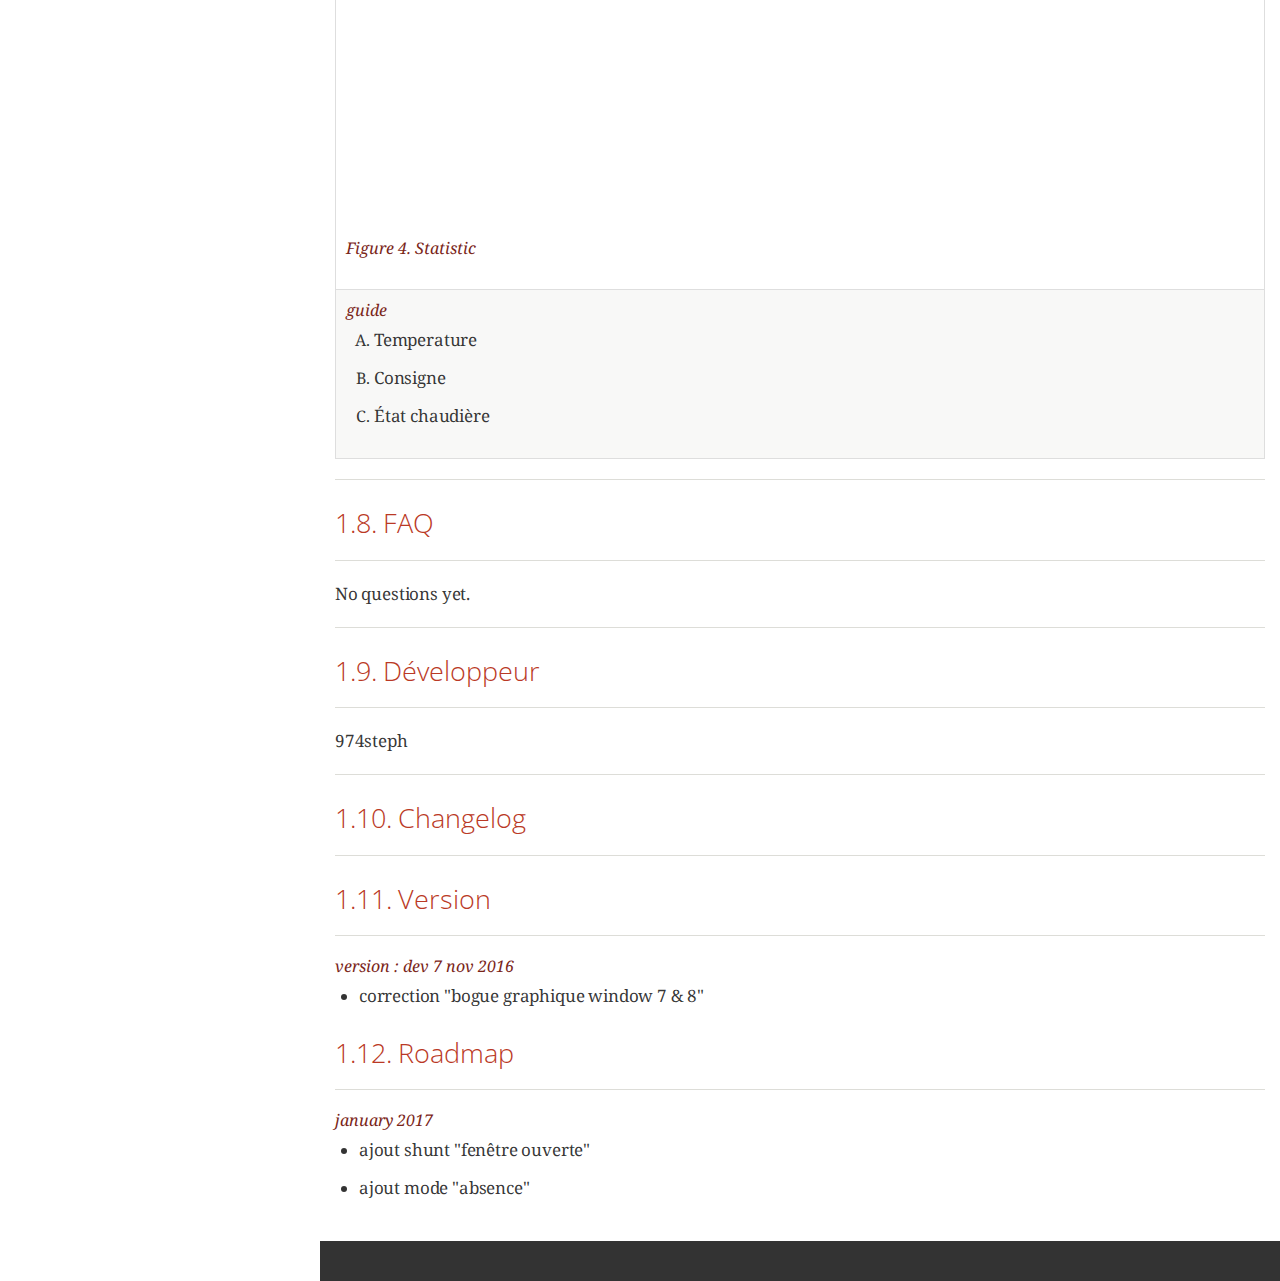
==== commit a648fc6d: "[ROBOT] Action all" ====
--- a/doc/en_US/index.html
+++ b/doc/en_US/index.html
@@ -439,7 +439,7 @@
 </li>
 <li><a href="#_guide">1.7. Guide</a>
 <ul class="sectlevel3">
-<li><a href="#_mode_d_emploi_du_thermostat">1.7.1. Mode d&#8217;emploi du thermostat.</a></li>
+<li><a href="#_instructions_for_use_of_the_thermostat">1.7.1. Instructions for use of the thermostat.</a></li>
 </ul>
 </li>
 <li><a href="#_faq">1.8. FAQ</a></li>
@@ -802,7 +802,7 @@
 <h3 id="_guide">1.7. Guide</h3>
 <hr>
 <div class="sect3">
-<h4 id="_mode_d_emploi_du_thermostat">1.7.1. Mode d&#8217;emploi du thermostat.</h4>
+<h4 id="_instructions_for_use_of_the_thermostat">1.7.1. Instructions for use of the thermostat.</h4>
 <div class="paragraph">
 <p>L&#8217;utilisation du thermostat est simple et intuitif. Le Thermostat dispose de deux boutons "mode -" et "mode +".<br>
 Ces deux boutons permettent de passer successivement  sur les modes suivants :</p>
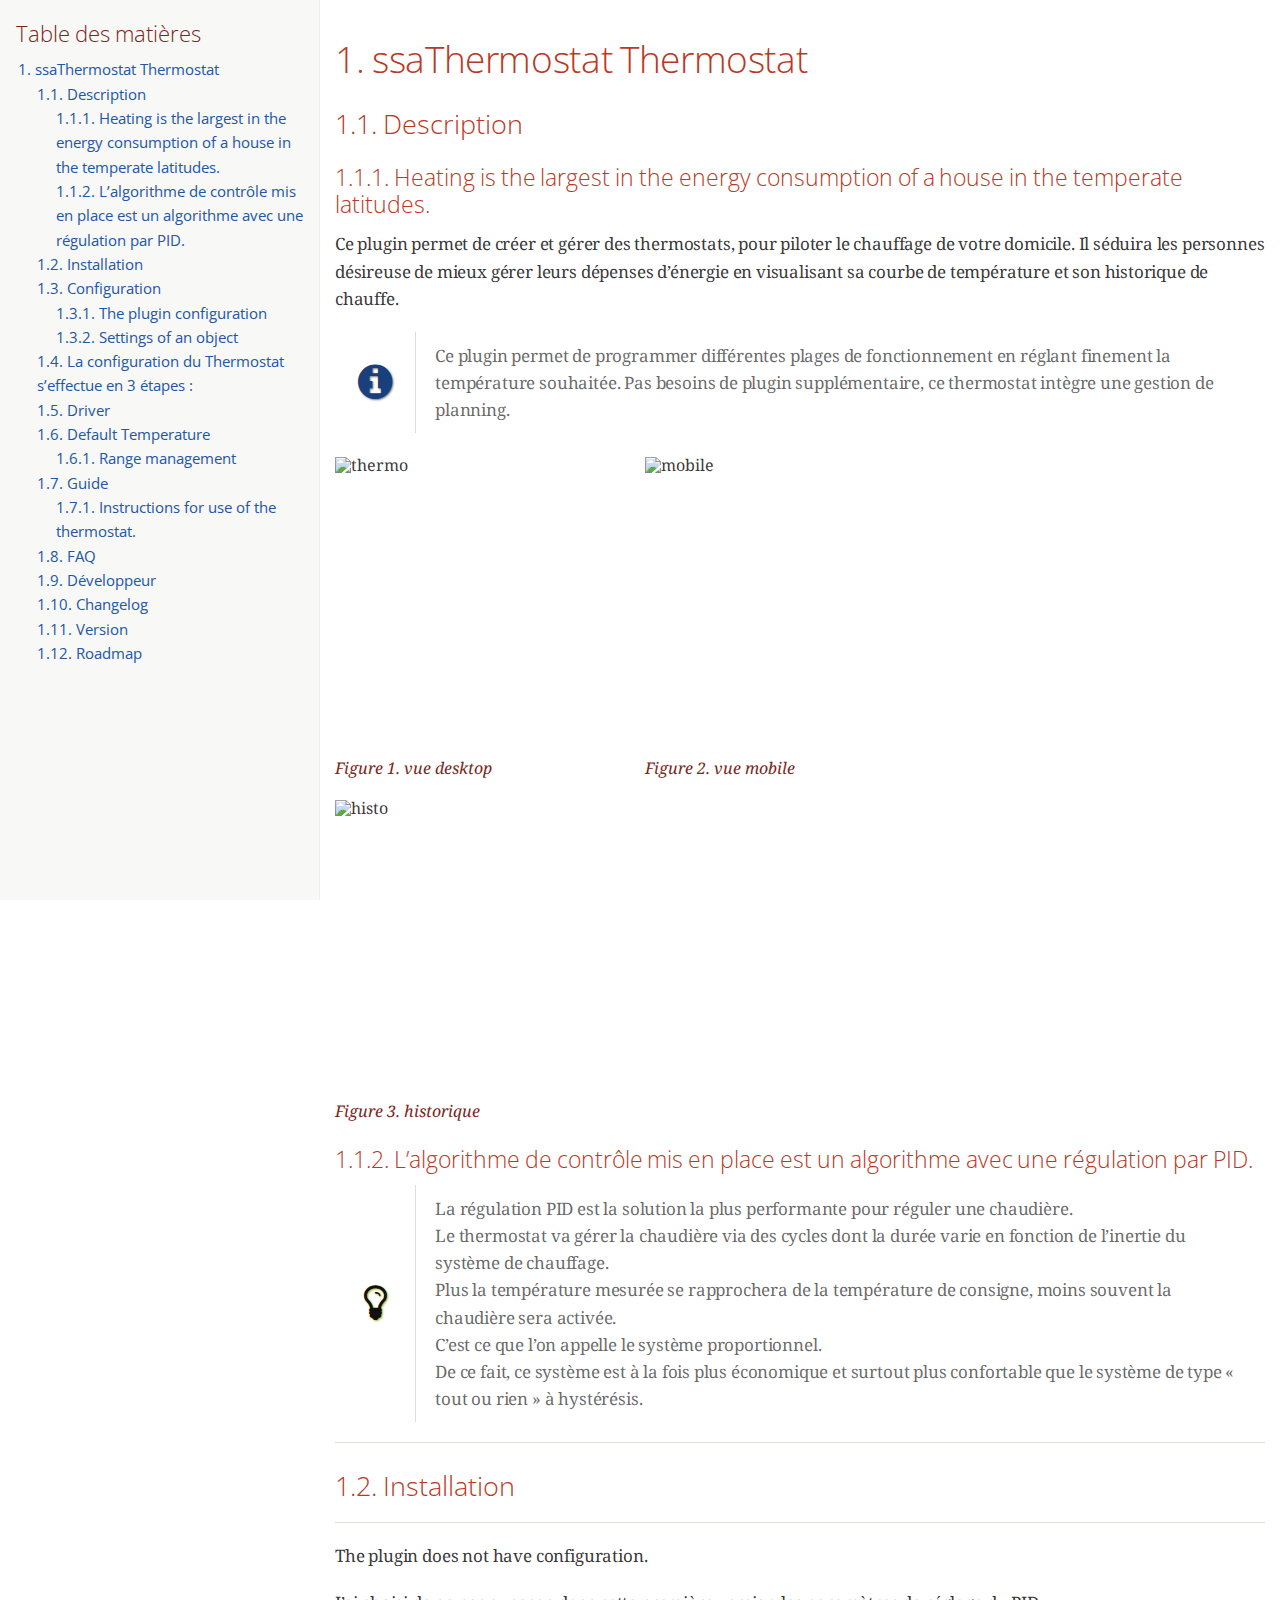
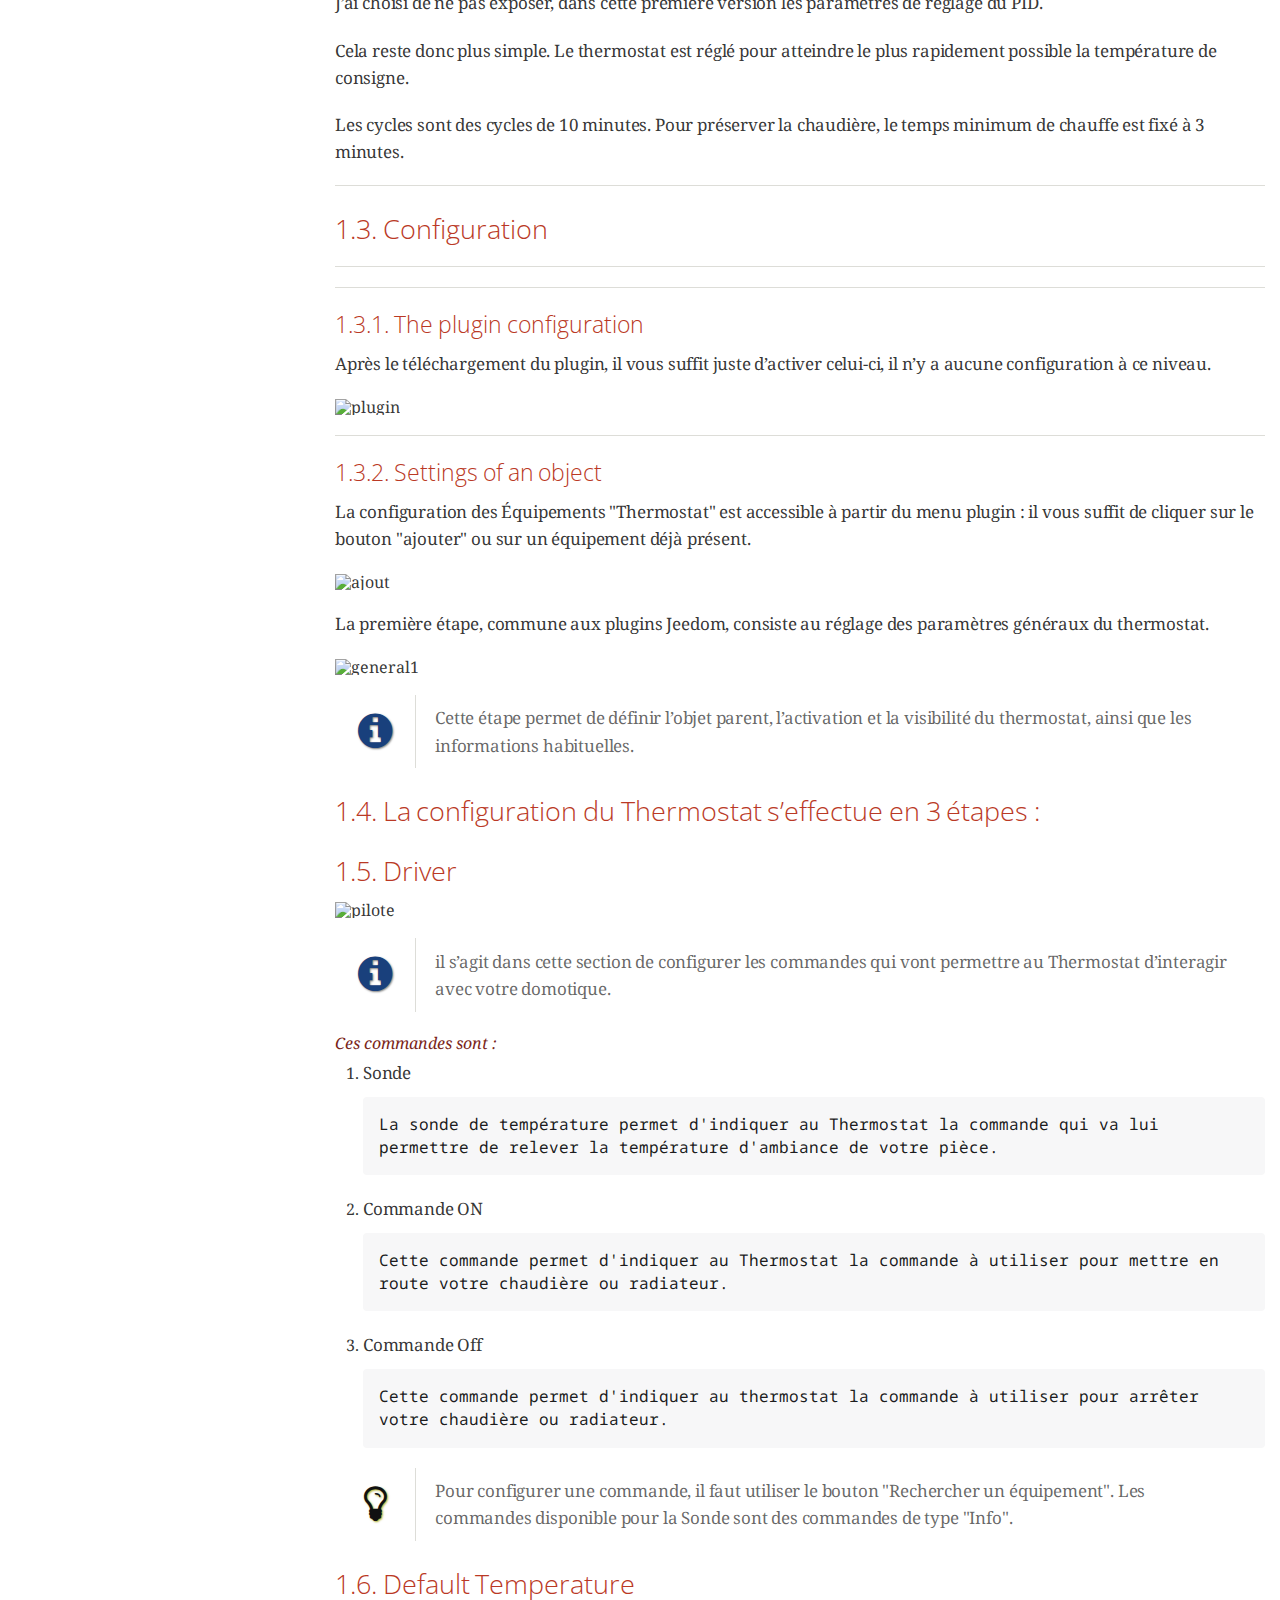
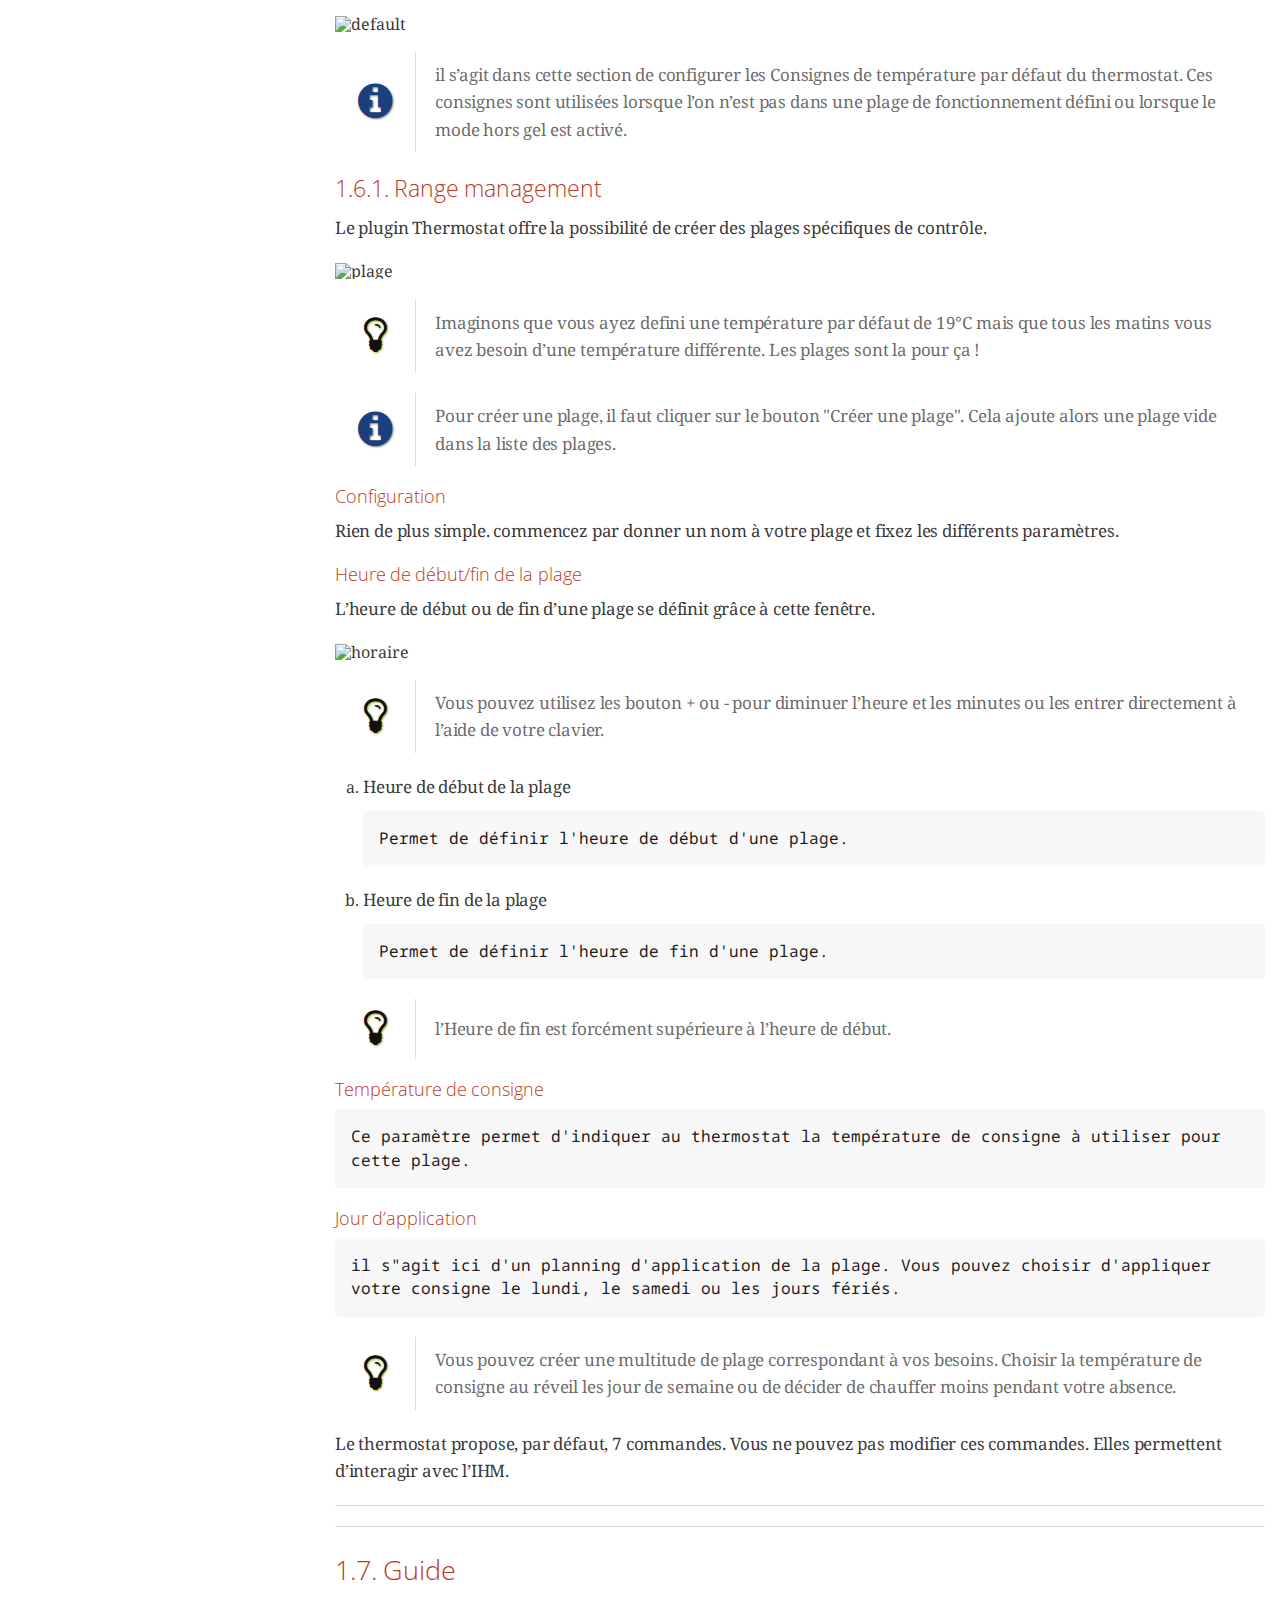
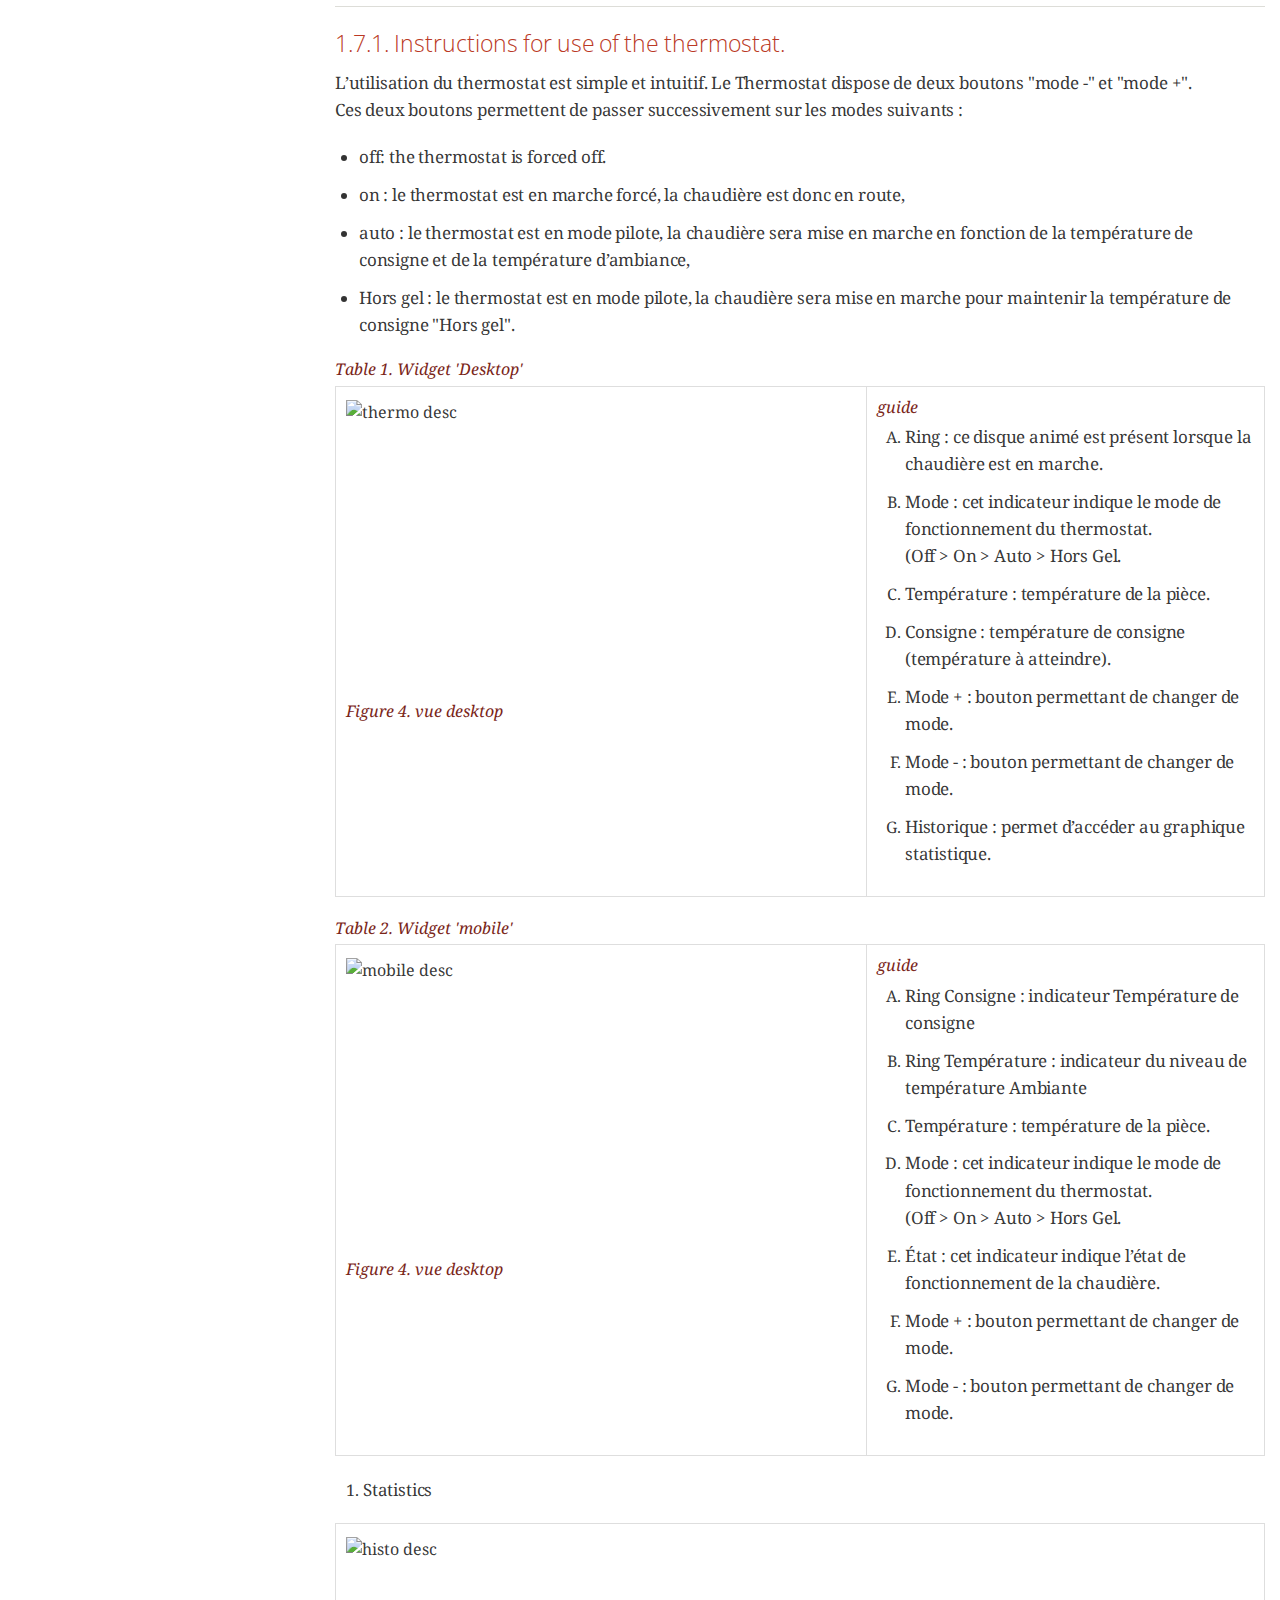
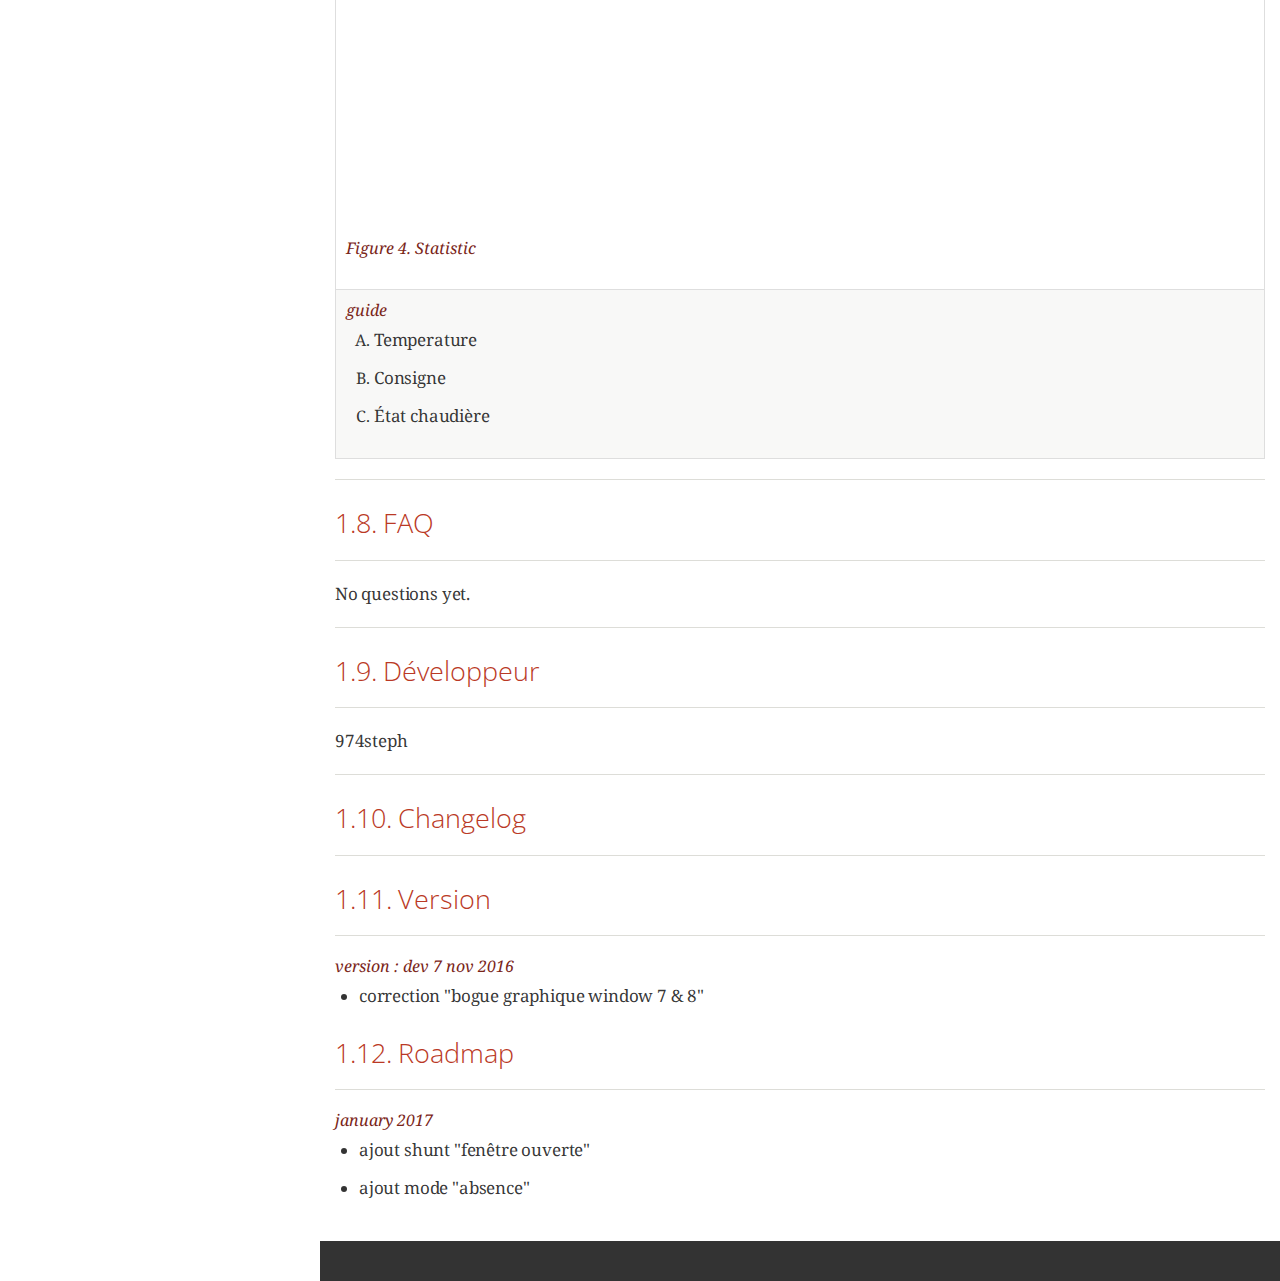
==== commit 43fda888: "[ROBOT] Action all" ====
--- a/doc/en_US/index.html
+++ b/doc/en_US/index.html
@@ -419,7 +419,7 @@
 <ul class="sectlevel2">
 <li><a href="#_description">1.1. Description</a>
 <ul class="sectlevel3">
-<li><a href="#_le_chauffage_est_le_poste_le_plus_important_dans_la_consommation_d_énergie_d_une_maison_sous_les_latitudes_tempérées">1.1.1. Le chauffage est le poste le plus important dans la consommation d’énergie d’une maison sous les latitudes tempérées.</a></li>
+<li><a href="#_heating_is_the_largest_in_the_energy_consumption_of_a_house_in_the_temperate_latitudes">1.1.1. Heating is the largest in the energy consumption of a house in the temperate latitudes.</a></li>
 <li><a href="#_l_algorithme_de_contrôle_mis_en_place_est_un_algorithme_avec_une_régulation_par_pid_br">1.1.2. L&#8217;algorithme  de contrôle mis en place est un algorithme avec une régulation par PID.<br></a></li>
 </ul>
 </li>
@@ -434,7 +434,7 @@
 <li><a href="#_driver">1.5. Driver</a></li>
 <li><a href="#_default_temperature">1.6. Default Temperature</a>
 <ul class="sectlevel3">
-<li><a href="#_gestion_des_plages">1.6.1. Gestion des plages</a></li>
+<li><a href="#_range_management">1.6.1. Range management</a></li>
 </ul>
 </li>
 <li><a href="#_guide">1.7. Guide</a>
@@ -459,7 +459,7 @@
 <div class="sect2">
 <h3 id="_description">1.1. Description</h3>
 <div class="sect3">
-<h4 id="_le_chauffage_est_le_poste_le_plus_important_dans_la_consommation_d_énergie_d_une_maison_sous_les_latitudes_tempérées">1.1.1. Le chauffage est le poste le plus important dans la consommation d’énergie d’une maison sous les latitudes tempérées.</h4>
+<h4 id="_heating_is_the_largest_in_the_energy_consumption_of_a_house_in_the_temperate_latitudes">1.1.1. Heating is the largest in the energy consumption of a house in the temperate latitudes.</h4>
 <div class="paragraph">
 <p>Ce plugin permet de créer et gérer des thermostats, pour piloter le chauffage de votre domicile.
 Il séduira les personnes désireuse de mieux gérer leurs dépenses d&#8217;énergie en visualisant sa courbe de température et son historique de chauffe.</p>
@@ -668,7 +668,7 @@
 </table>
 </div>
 <div class="sect3">
-<h4 id="_gestion_des_plages">1.6.1. Gestion des plages</h4>
+<h4 id="_range_management">1.6.1. Range management</h4>
 <div class="paragraph">
 <p>Le plugin Thermostat offre la possibilité de créer des plages spécifiques de contrôle.</p>
 </div>
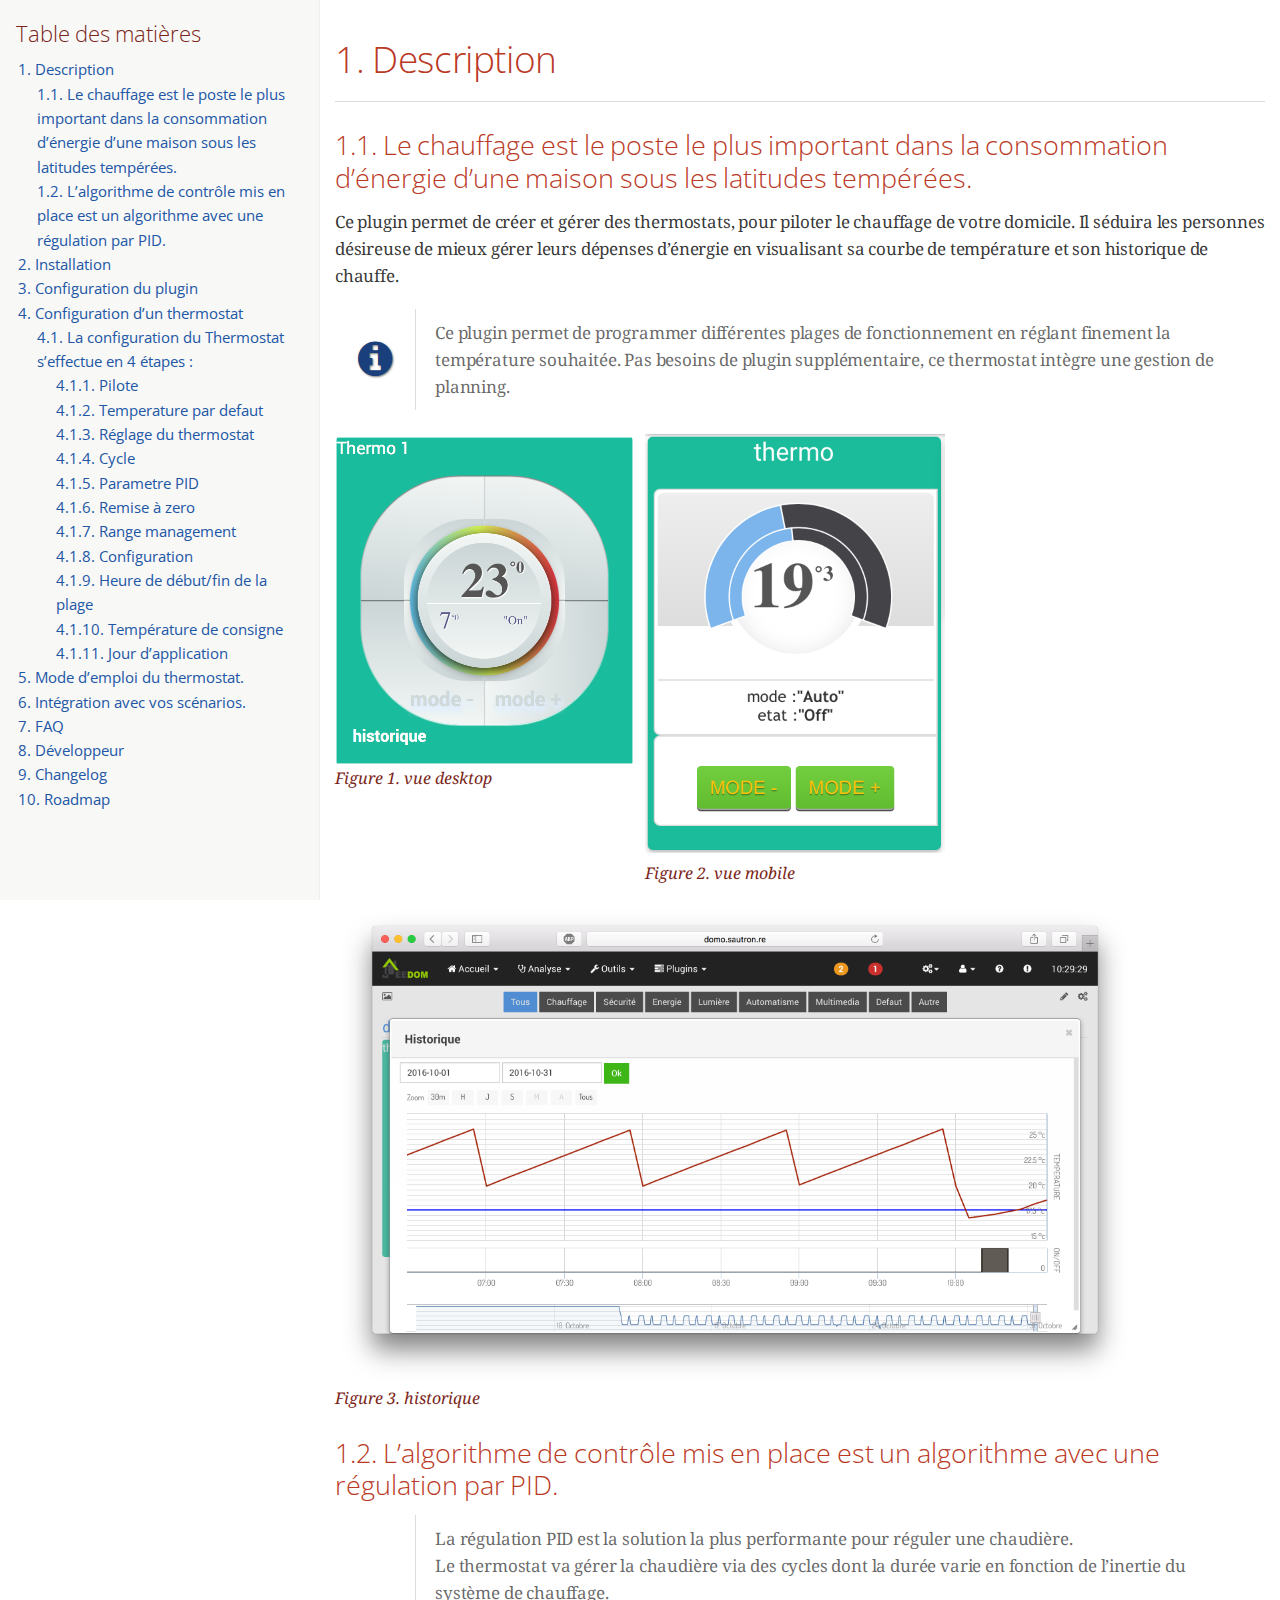
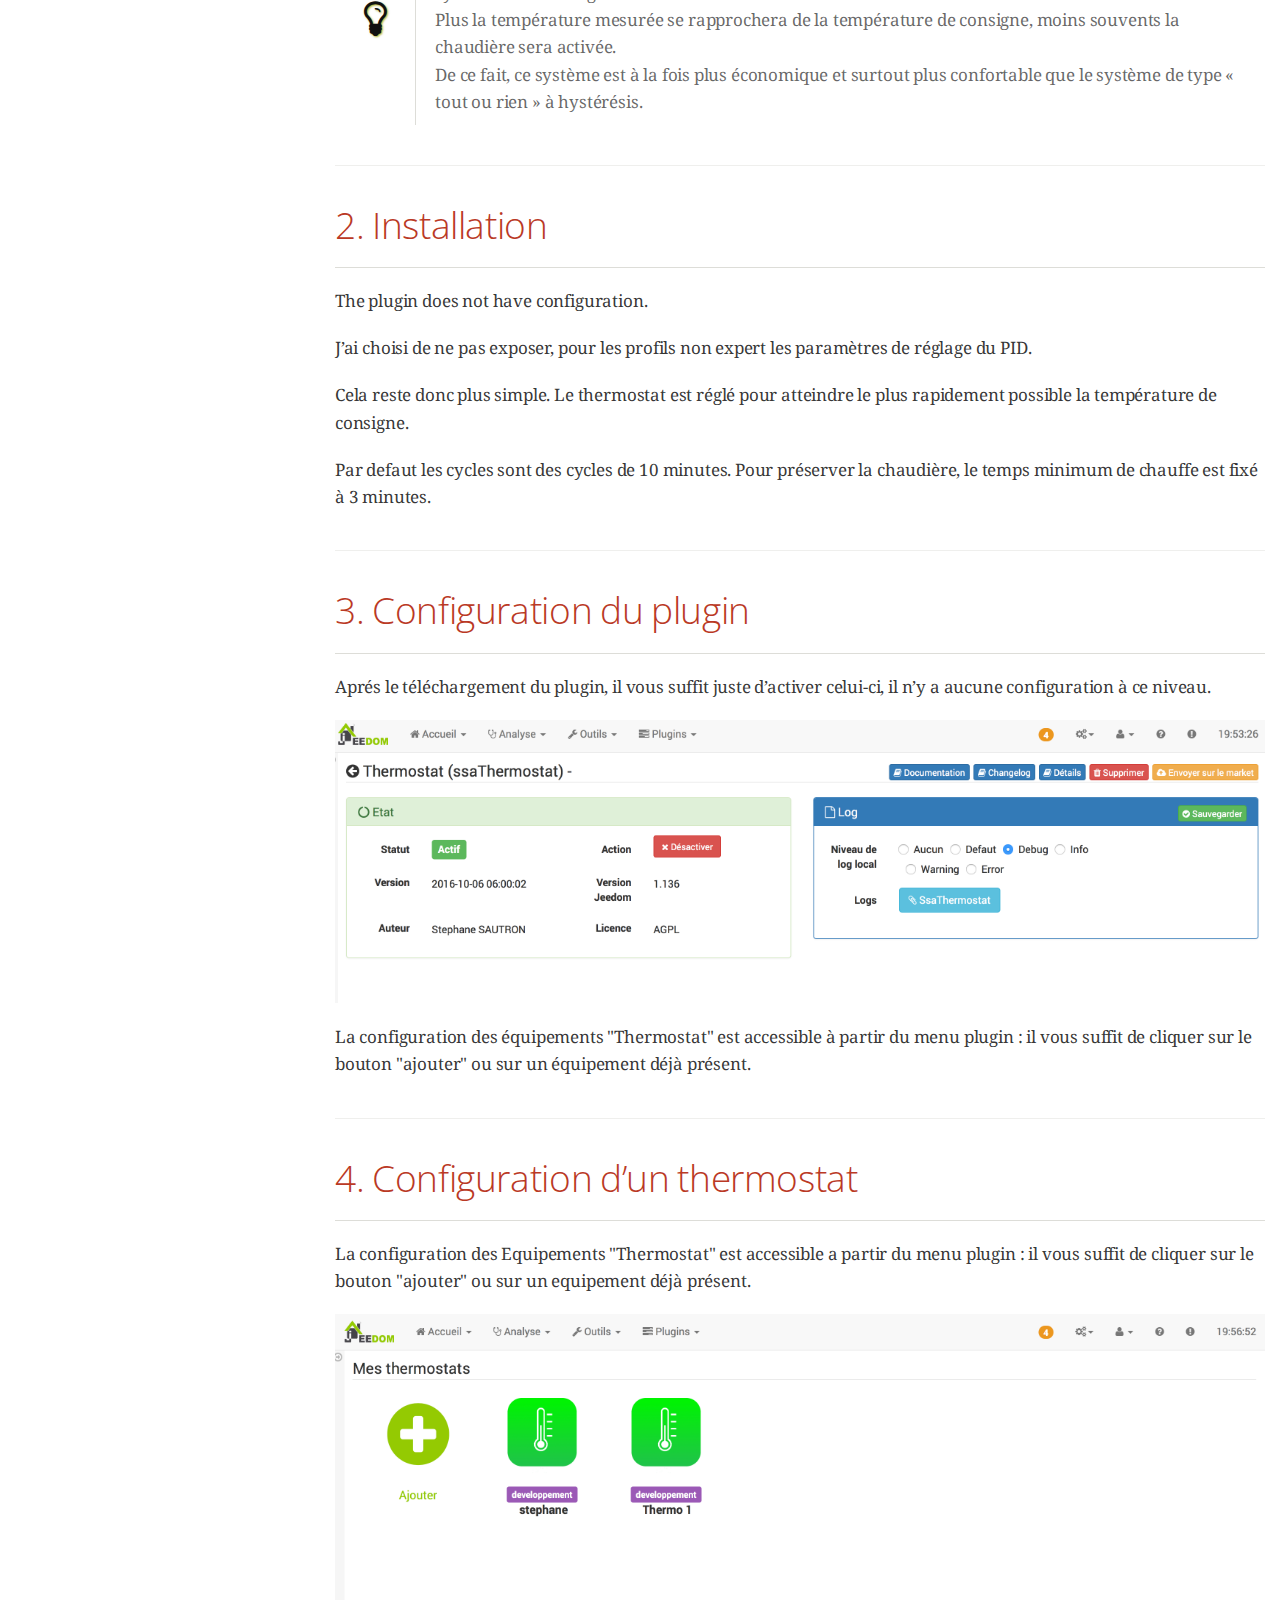
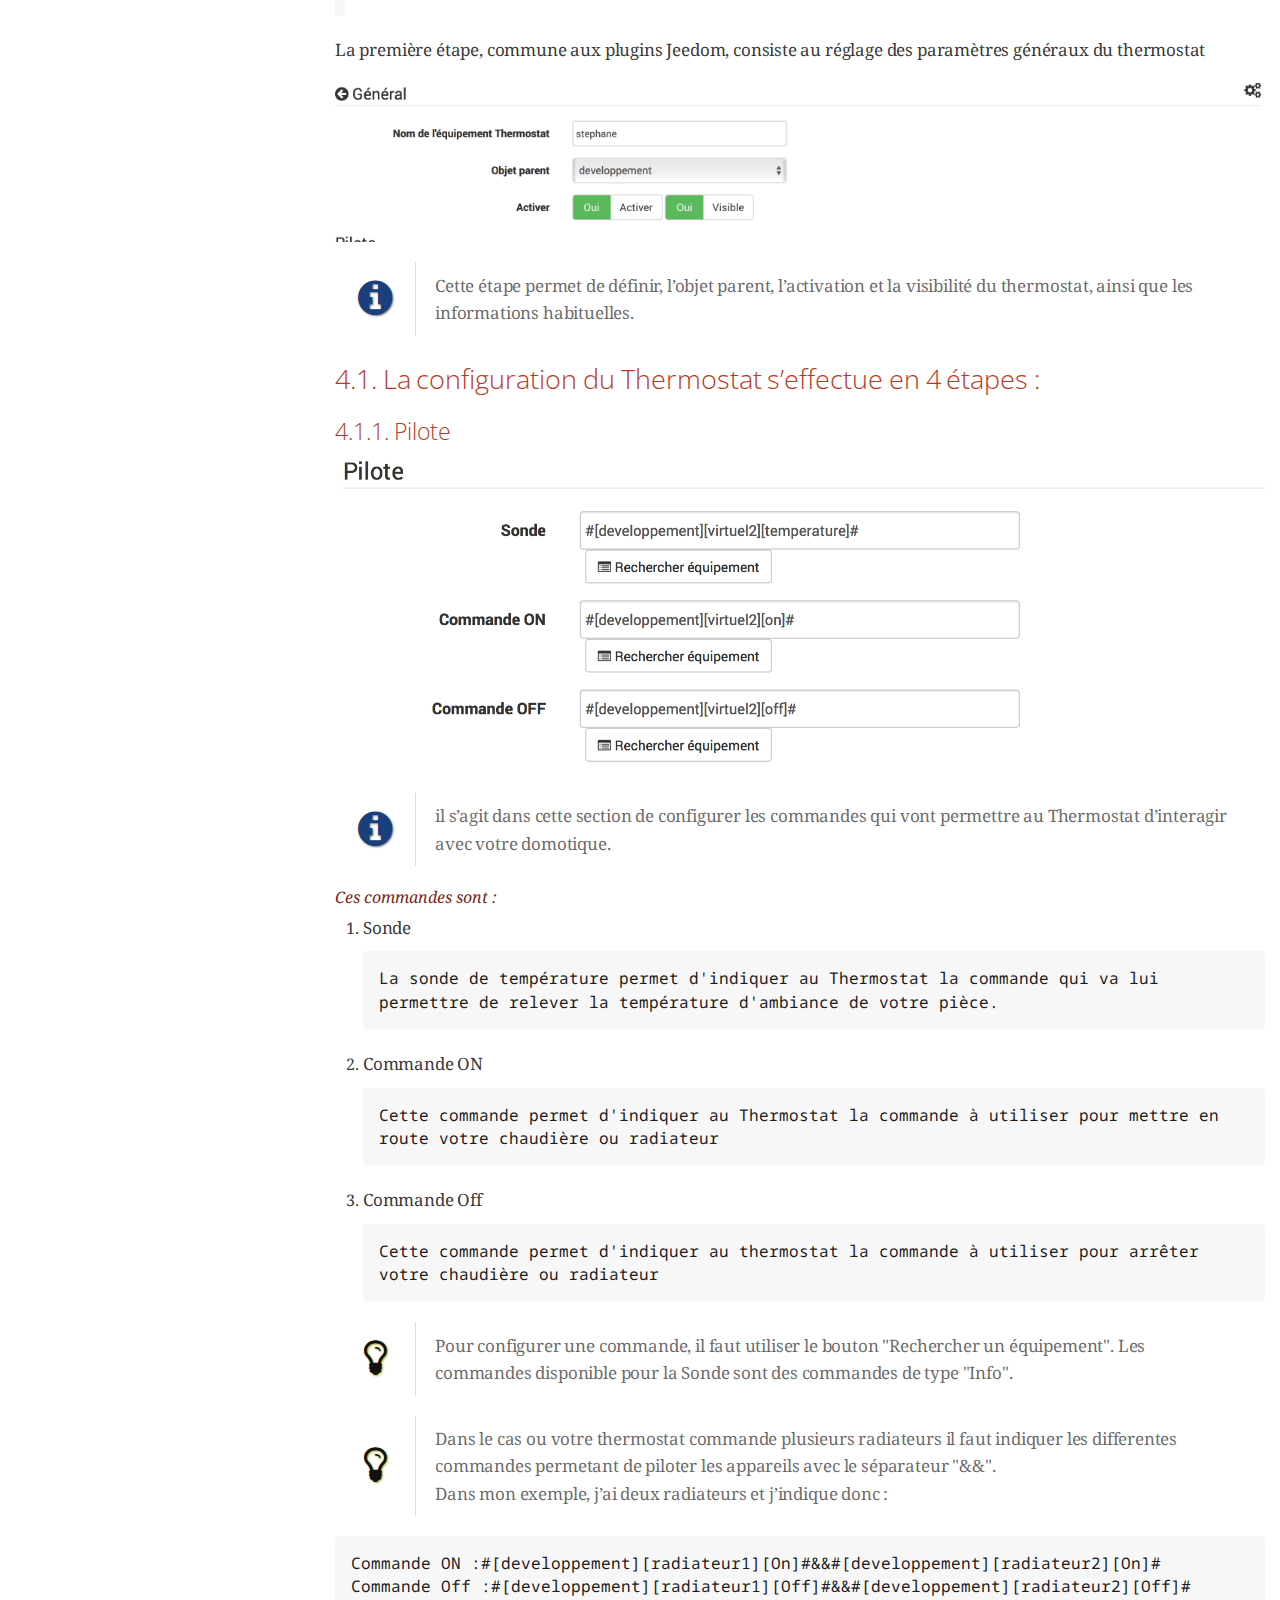
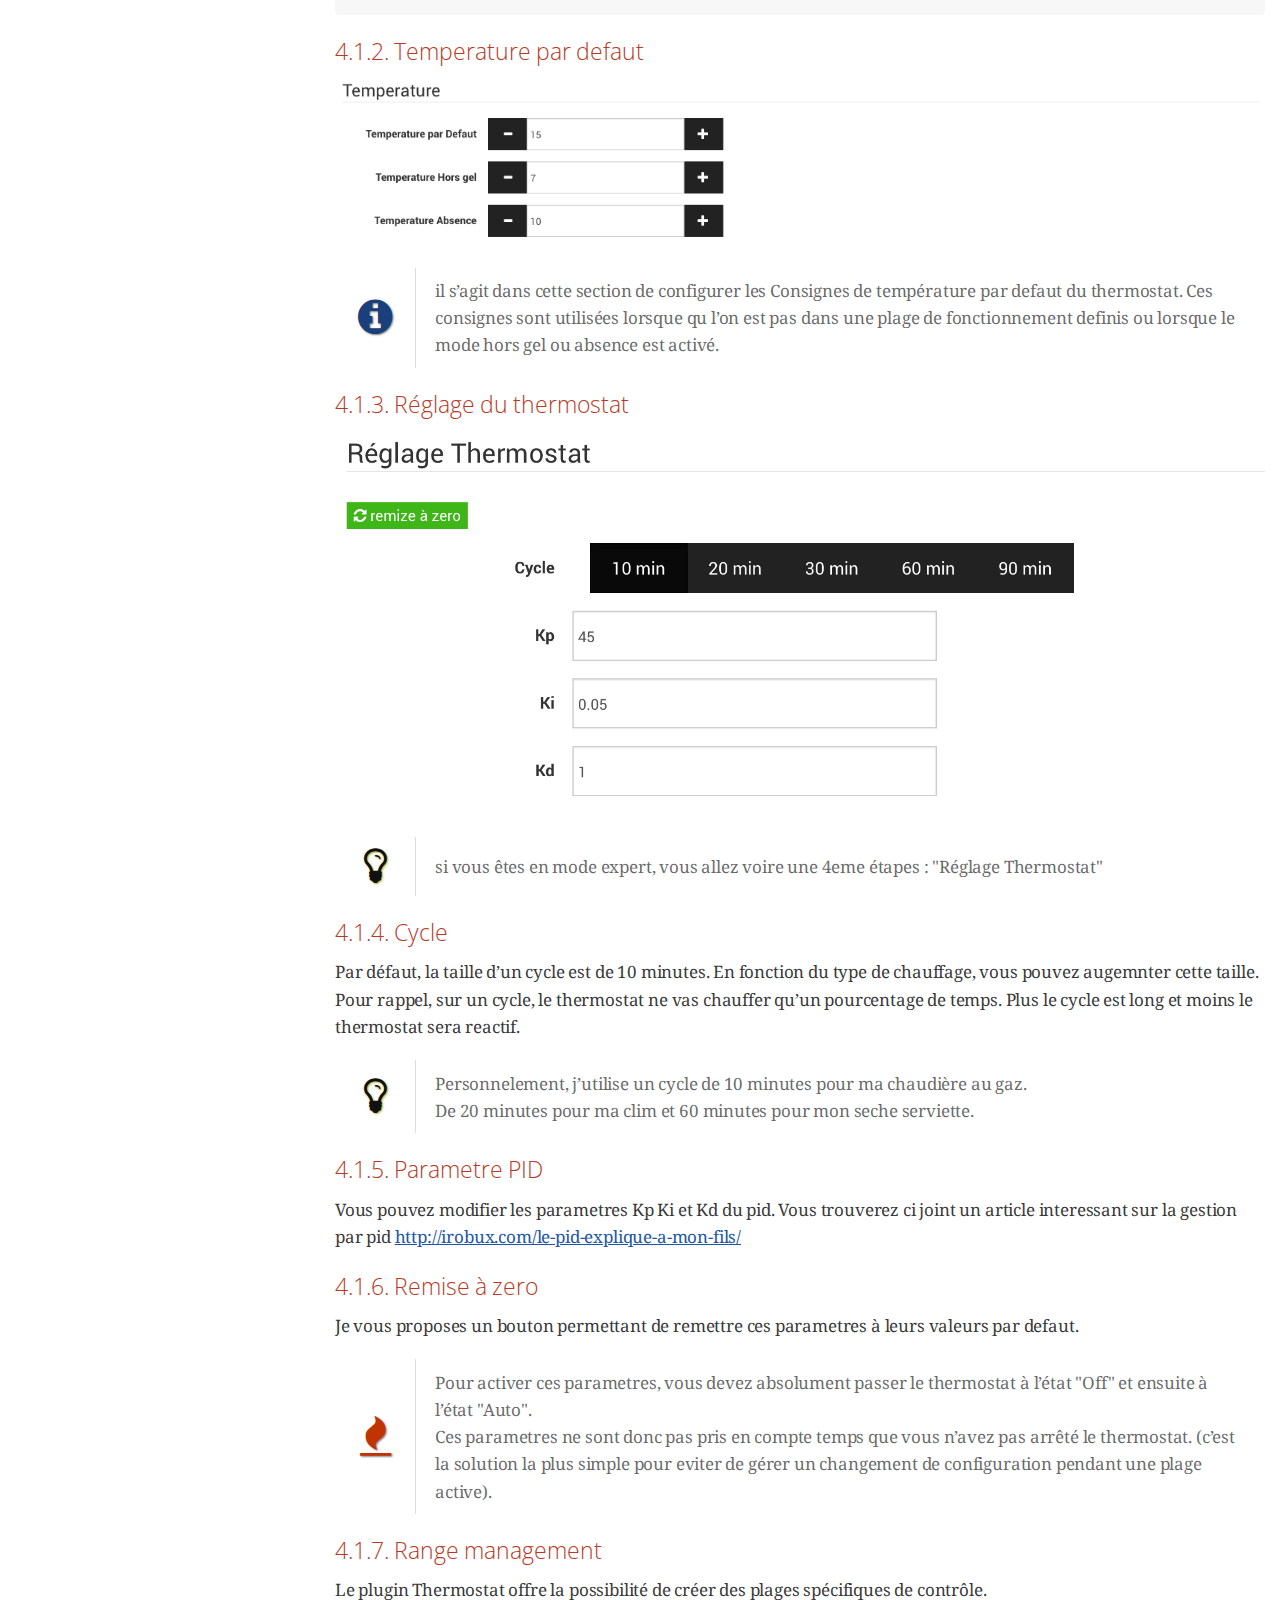
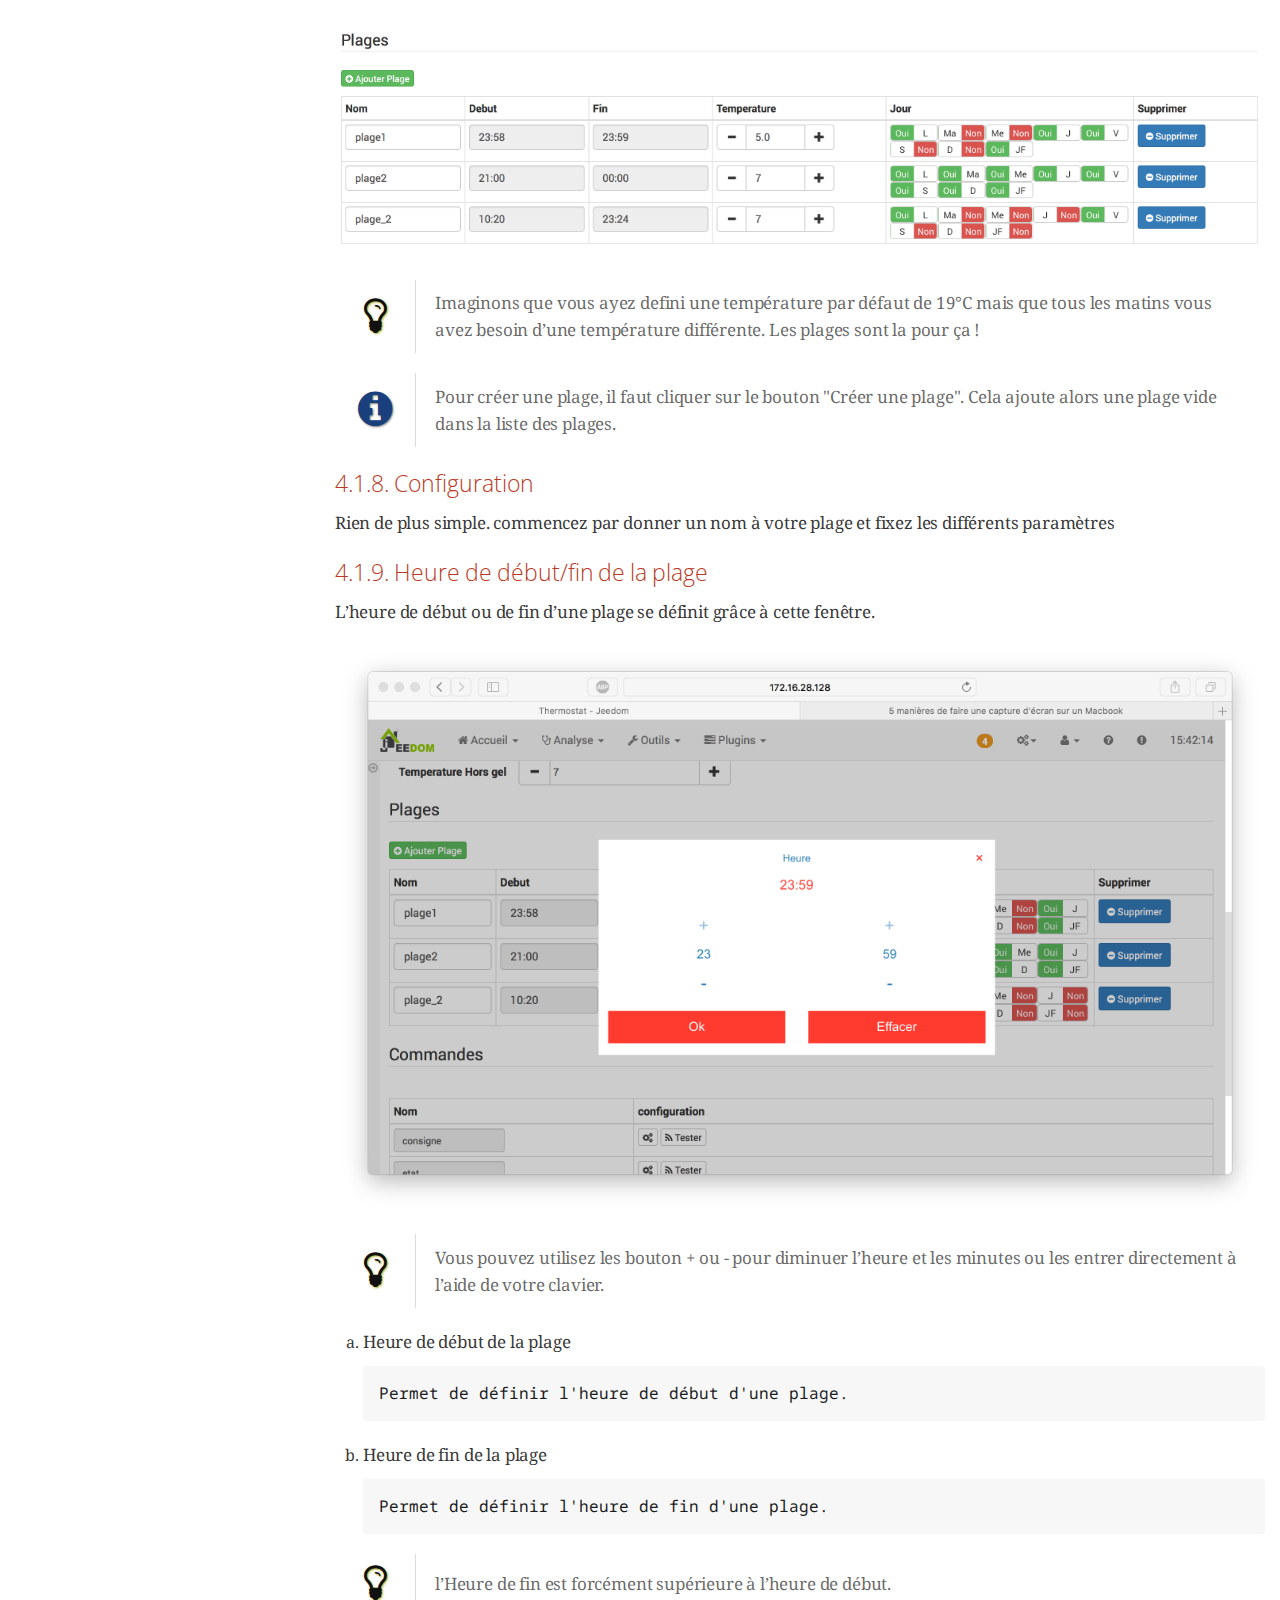
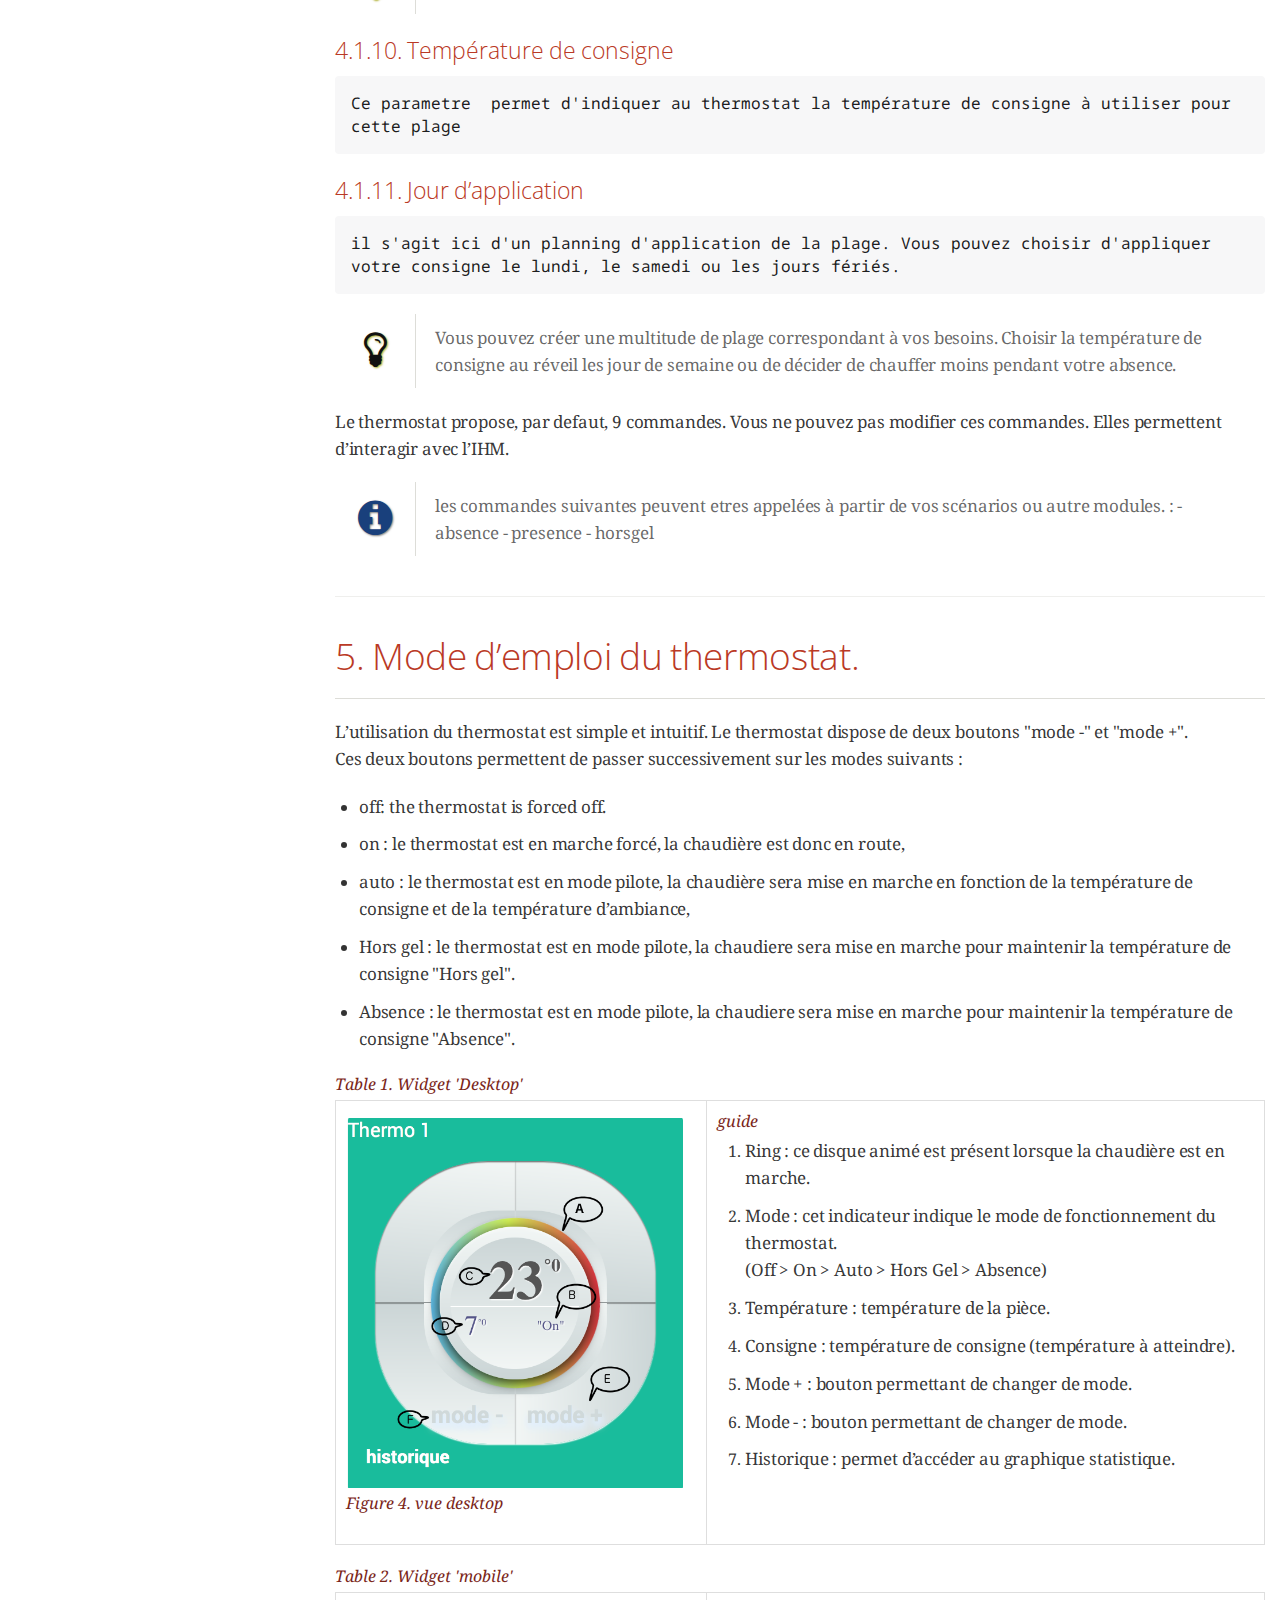
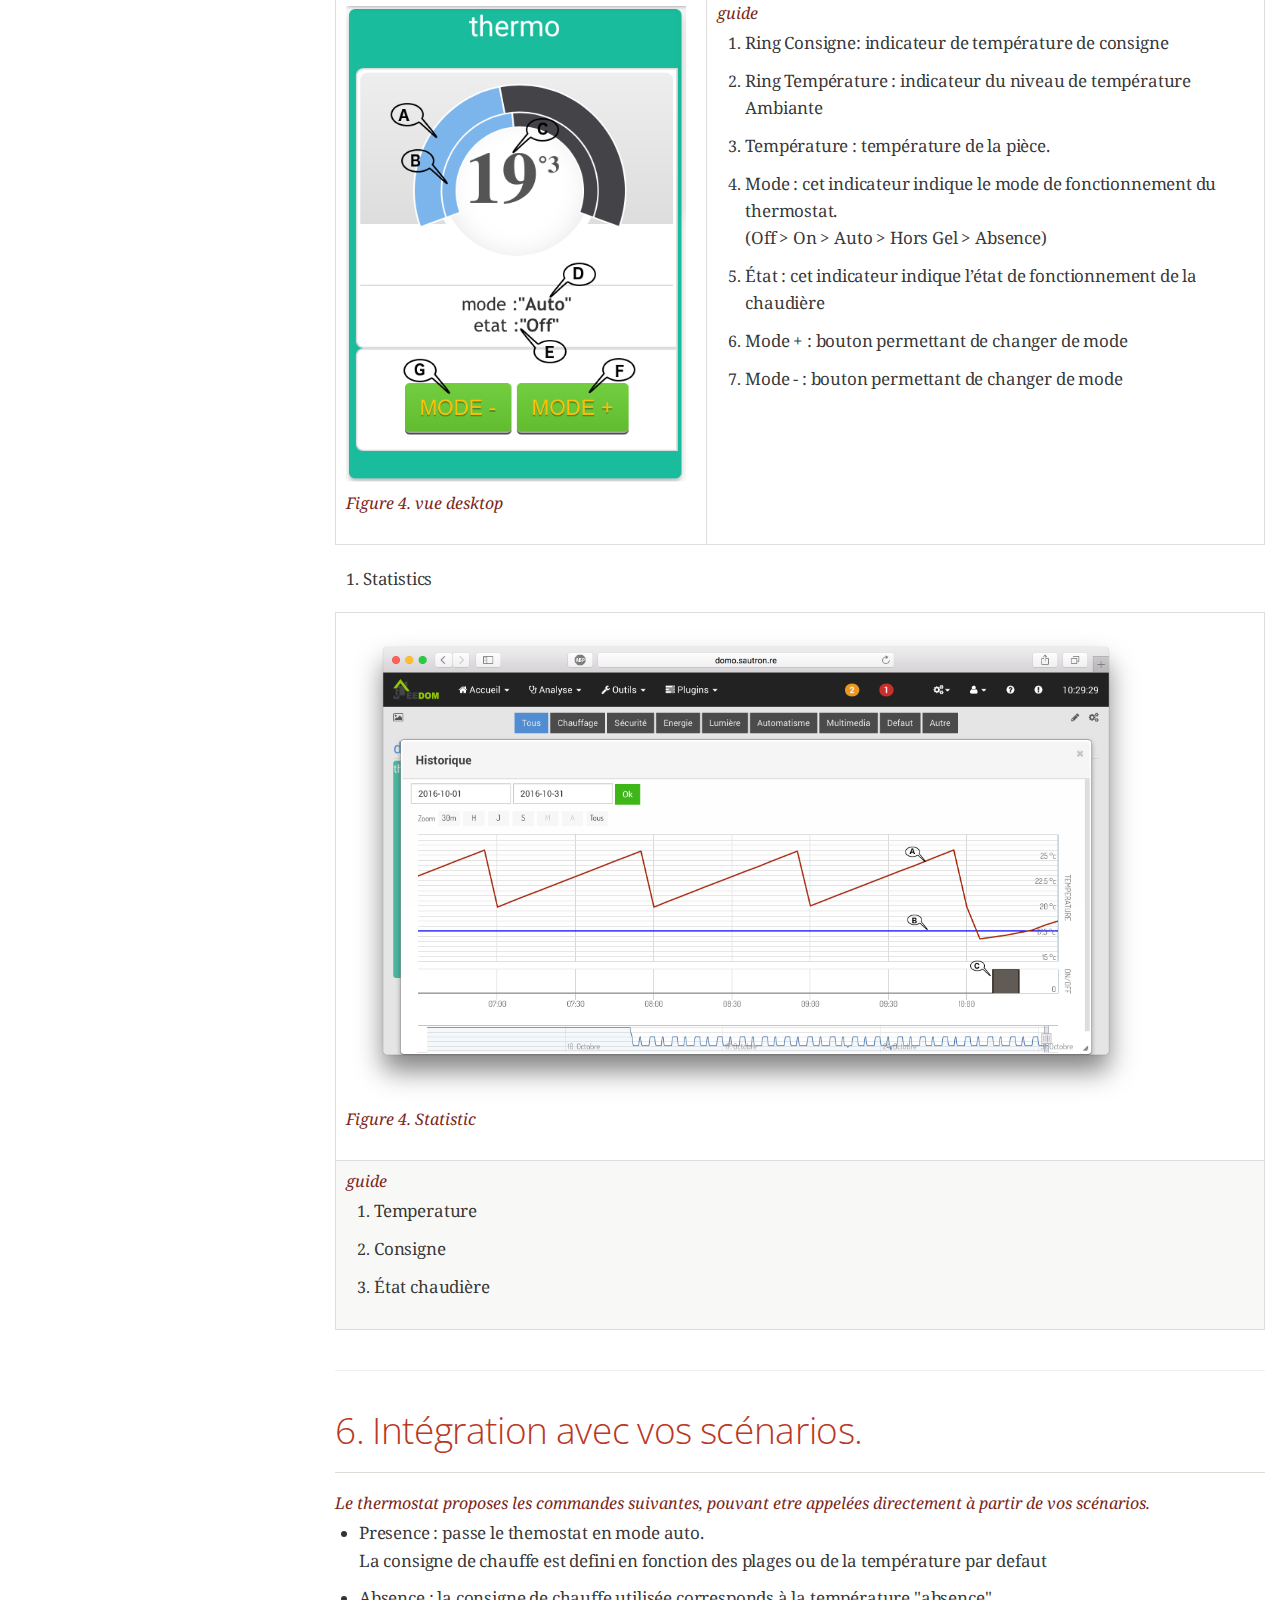
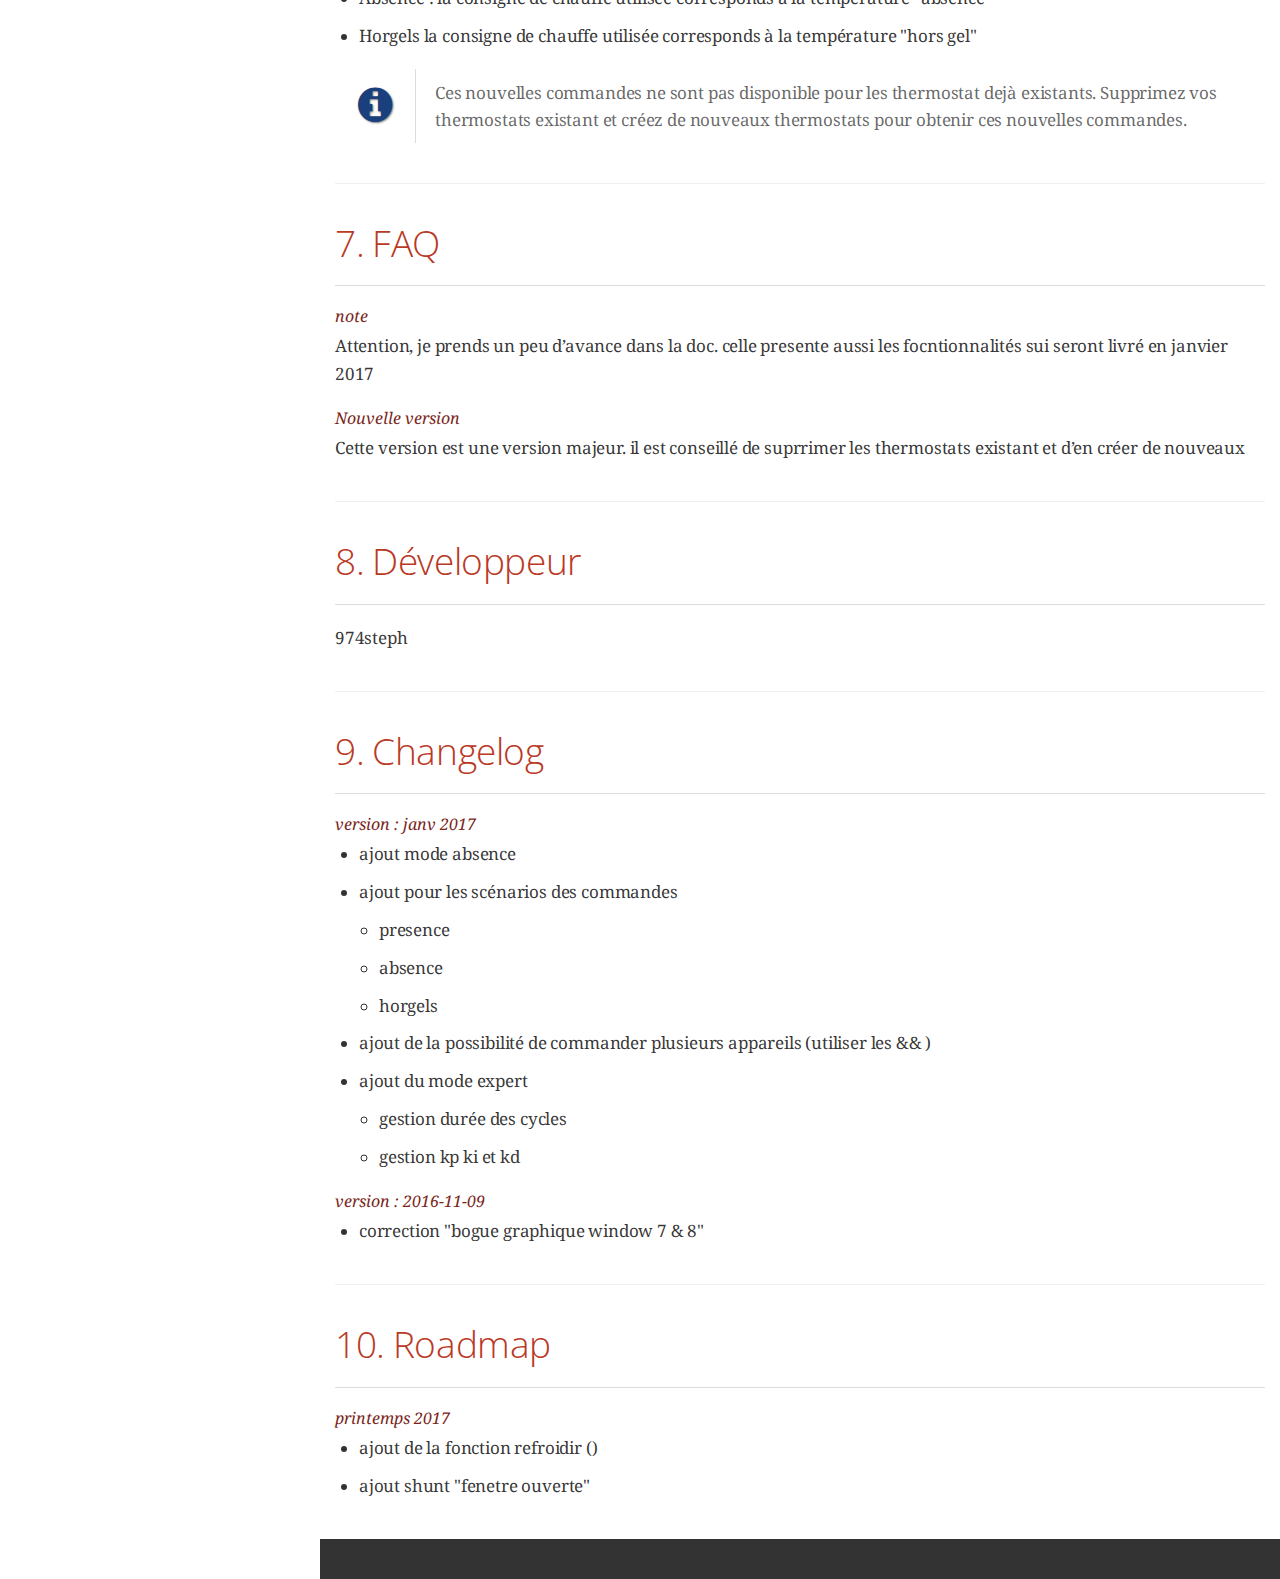
==== commit 2eeb1ed6: "[ROBOT] Action all" ====
--- a/doc/en_US/index.html
+++ b/doc/en_US/index.html
@@ -5,7 +5,7 @@
 <!--[if IE]><meta http-equiv="X-UA-Compatible" content="IE=edge"><![endif]-->
 <meta name="viewport" content="width=device-width, initial-scale=1.0">
 <meta name="generator" content="Asciidoctor 1.5.3.dev">
-<title>ssaThermostat Thermostat</title>
+<title>description</title>
 <link rel="stylesheet" href="https://fonts.googleapis.com/css?family=Open+Sans:300,300italic,400,400italic,600,600italic%7CNoto+Serif:400,400italic,700,700italic%7CDroid+Sans+Mono:400,700">
 <style>
 /* Asciidoctor default stylesheet | MIT License | http://asciidoctor.org */
@@ -415,179 +415,177 @@
 <div id="toc" class="toc2">
 <div id="toctitle">Table des matières</div>
 <ul class="sectlevel1">
-<li><a href="#_ssathermostat_thermostat">1. ssaThermostat Thermostat</a>
+<li><a href="#_description">1. Description</a>
 <ul class="sectlevel2">
-<li><a href="#_description">1.1. Description</a>
+<li><a href="#_le_chauffage_est_le_poste_le_plus_important_dans_la_consommation_d_énergie_d_une_maison_sous_les_latitudes_tempérées">1.1. Le chauffage est le poste le plus important dans la consommation d’énergie d’une maison sous les latitudes tempérées.</a></li>
+<li><a href="#_l_algorithme_de_contrôle_mis_en_place_est_un_algorithme_avec_une_régulation_par_pid_br">1.2. L&#8217;algorithme  de contrôle mis en place est un algorithme avec une régulation par PID.<br></a></li>
+</ul>
+</li>
+<li><a href="#_installation">2. Installation</a></li>
+<li><a href="#_configuration_du_plugin">3. Configuration du plugin</a></li>
+<li><a href="#_configuration_d_un_thermostat">4. Configuration d&#8217;un thermostat</a>
+<ul class="sectlevel2">
+<li><a href="#_la_configuration_du_thermostat_s_effectue_en_4_étapes">4.1. La configuration du Thermostat s&#8217;effectue en 4 étapes :</a>
 <ul class="sectlevel3">
-<li><a href="#_heating_is_the_largest_in_the_energy_consumption_of_a_house_in_the_temperate_latitudes">1.1.1. Heating is the largest in the energy consumption of a house in the temperate latitudes.</a></li>
-<li><a href="#_l_algorithme_de_contrôle_mis_en_place_est_un_algorithme_avec_une_régulation_par_pid_br">1.1.2. L&#8217;algorithme  de contrôle mis en place est un algorithme avec une régulation par PID.<br></a></li>
+<li><a href="#_pilote">4.1.1. Pilote</a></li>
+<li><a href="#_temperature_par_defaut">4.1.2. Temperature par defaut</a></li>
+<li><a href="#_réglage_du_thermostat">4.1.3. Réglage du thermostat</a></li>
+<li><a href="#_cycle">4.1.4. Cycle</a></li>
+<li><a href="#_parametre_pid">4.1.5. Parametre PID</a></li>
+<li><a href="#_remise_à_zero">4.1.6. Remise à zero</a></li>
+<li><a href="#_range_management">4.1.7. Range management</a></li>
+<li><a href="#_configuration">4.1.8. Configuration</a></li>
+<li><a href="#_heure_de_début_fin_de_la_plage">4.1.9. Heure de début/fin de la plage</a></li>
+<li><a href="#_température_de_consigne">4.1.10. Température de consigne</a></li>
+<li><a href="#_jour_d_application">4.1.11. Jour d&#8217;application</a></li>
 </ul>
 </li>
-<li><a href="#_installation">1.2. Installation</a></li>
-<li><a href="#_configuration">1.3. Configuration</a>
-<ul class="sectlevel3">
-<li><a href="#_the_plugin_configuration">1.3.1. The plugin configuration</a></li>
-<li><a href="#_settings_of_an_object">1.3.2. Settings of an object</a></li>
 </ul>
 </li>
-<li><a href="#_la_configuration_du_thermostat_s_effectue_en_3_étapes">1.4. La configuration du Thermostat s&#8217;effectue en 3 étapes :</a></li>
-<li><a href="#_driver">1.5. Driver</a></li>
-<li><a href="#_default_temperature">1.6. Default Temperature</a>
-<ul class="sectlevel3">
-<li><a href="#_range_management">1.6.1. Range management</a></li>
-</ul>
-</li>
-<li><a href="#_guide">1.7. Guide</a>
-<ul class="sectlevel3">
-<li><a href="#_instructions_for_use_of_the_thermostat">1.7.1. Instructions for use of the thermostat.</a></li>
-</ul>
-</li>
-<li><a href="#_faq">1.8. FAQ</a></li>
-<li><a href="#_développeur">1.9. Développeur</a></li>
-<li><a href="#_changelog">1.10. Changelog</a></li>
-<li><a href="#_version">1.11. Version</a></li>
-<li><a href="#_roadmap">1.12. Roadmap</a></li>
-</ul>
-</li>
+<li><a href="#_mode_d_emploi_du_thermostat">5. Mode d&#8217;emploi du thermostat.</a></li>
+<li><a href="#_intégration_avec_vos_scénarios">6. Intégration avec vos scénarios.</a></li>
+<li><a href="#_faq">7. FAQ</a></li>
+<li><a href="#_développeur">8. Développeur</a></li>
+<li><a href="#_changelog">9. Changelog</a></li>
+<li><a href="#_roadmap">10. Roadmap</a></li>
 </ul>
 </div>
 </div>
 <div id="content">
 <div class="sect1">
-<h2 id="_ssathermostat_thermostat">1. ssaThermostat Thermostat</h2>
+<h2 id="_description">1. Description</h2>
 <div class="sectionbody">
+<hr>
 <div class="sect2">
-<h3 id="_description">1.1. Description</h3>
+<h3 id="_le_chauffage_est_le_poste_le_plus_important_dans_la_consommation_d_énergie_d_une_maison_sous_les_latitudes_tempérées">1.1. Le chauffage est le poste le plus important dans la consommation d’énergie d’une maison sous les latitudes tempérées.</h3>
+<div class="paragraph">
+<p>Ce plugin permet de créer et gérer des thermostats, pour piloter le chauffage de votre domicile.
+Il  séduira les personnes désireuse de mieux gérer leurs dépenses d&#8217;énergie en visualisant sa courbe de température et son historique de chauffe.</p>
+</div>
+<div class="admonitionblock note">
+<table>
+<tr>
+<td class="icon">
+<i class="fa icon-note" title="Note"></i>
+</td>
+<td class="content">
+Ce plugin permet de programmer différentes plages de fonctionnement en réglant finement la température souhaitée. Pas besoins de plugin supplémentaire, ce thermostat intègre une gestion de planning.
+</td>
+</tr>
+</table>
+</div>
+<div class="imageblock left">
+<div class="content">
+<img src="../images/thermo.png" alt="thermo" width="300" height="300">
+</div>
+<div class="title">Figure 1. vue desktop</div>
+</div>
+<div class="imageblock left">
+<div class="content">
+<img src="../images/mobile.png" alt="mobile" width="300" height="300">
+</div>
+<div class="title">Figure 2. vue mobile</div>
+</div>
+<div class="imageblock center">
+<div class="content">
+<img src="../images/histo.png" alt="histo" width="800" height="300">
+</div>
+<div class="title">Figure 3. historique</div>
+</div>
+</div>
+<div class="sect2">
+<h3 id="_l_algorithme_de_contrôle_mis_en_place_est_un_algorithme_avec_une_régulation_par_pid_br">1.2. L&#8217;algorithme  de contrôle mis en place est un algorithme avec une régulation par PID.<br></h3>
+<div class="admonitionblock tip">
+<table>
+<tr>
+<td class="icon">
+<i class="fa icon-tip" title="Tip"></i>
+</td>
+<td class="content">
+La régulation PID est la solution la plus performante pour réguler une chaudière.<br>
+Le thermostat va gérer la chaudière via des cycles dont la durée  varie en fonction de l’inertie du système de chauffage.<br>
+Plus la température mesurée se rapprochera de la température de consigne, moins souvents la chaudière sera activée.<br>
+De ce fait, ce système est à la fois plus économique et surtout plus confortable que le système de type « tout ou rien » à hystérésis.
+</td>
+</tr>
+</table>
+</div>
+</div>
+</div>
+</div>
+<div class="sect1">
+<h2 id="_installation">2. Installation</h2>
+<div class="sectionbody">
+<hr>
+<div class="paragraph">
+<p>The plugin does not have configuration.</p>
+</div>
+<div class="paragraph">
+<p>J&#8217;ai choisi de ne pas exposer, pour les profils non expert les paramètres de réglage du PID.</p>
+</div>
+<div class="paragraph">
+<p>Cela reste donc plus simple. Le thermostat est réglé pour atteindre le plus rapidement possible la température de consigne.</p>
+</div>
+<div class="paragraph">
+<p>Par defaut les cycles sont des cycles de 10 minutes. Pour préserver la chaudière, le temps minimum de chauffe est fixé à 3 minutes.</p>
+</div>
+</div>
+</div>
+<div class="sect1">
+<h2 id="_configuration_du_plugin">3. Configuration du plugin</h2>
+<div class="sectionbody">
+<hr>
+<div class="paragraph">
+<p>Aprés le  téléchargement du plugin, il vous suffit juste d&#8217;activer celui-ci, il n&#8217;y a aucune configuration à ce niveau.</p>
+</div>
+<div class="imageblock">
+<div class="content">
+<img src="../images/plugin.png" alt="plugin">
+</div>
+</div>
+<div class="paragraph">
+<p>La configuration des équipements "Thermostat" est accessible à partir du menu plugin :
+il vous suffit de cliquer sur le bouton "ajouter" ou sur un équipement déjà présent.</p>
+</div>
+</div>
+</div>
+<div class="sect1">
+<h2 id="_configuration_d_un_thermostat">4. Configuration d&#8217;un thermostat</h2>
+<div class="sectionbody">
+<hr>
+<div class="paragraph">
+<p>La configuration des Equipements "Thermostat" est accessible a partir du menu plugin :
+il vous suffit de cliquer sur le bouton "ajouter" ou sur un equipement déjà présent.</p>
+</div>
+<div class="imageblock">
+<div class="content">
+<img src="../images/ajout.png" alt="ajout">
+</div>
+</div>
+<div class="paragraph">
+<p>La première étape, commune aux plugins Jeedom, consiste au réglage des paramètres généraux du thermostat</p>
+</div>
+<div class="imageblock">
+<div class="content">
+<img src="../images/general1.png" alt="general1">
+</div>
+</div>
+<div class="admonitionblock note">
+<table>
+<tr>
+<td class="icon">
+<i class="fa icon-note" title="Note"></i>
+</td>
+<td class="content">
+Cette étape permet de définir, l&#8217;objet parent, l&#8217;activation et la visibilité du thermostat, ainsi que les informations habituelles.
+</td>
+</tr>
+</table>
+</div>
+<div class="sect2">
+<h3 id="_la_configuration_du_thermostat_s_effectue_en_4_étapes">4.1. La configuration du Thermostat s&#8217;effectue en 4 étapes :</h3>
 <div class="sect3">
-<h4 id="_heating_is_the_largest_in_the_energy_consumption_of_a_house_in_the_temperate_latitudes">1.1.1. Heating is the largest in the energy consumption of a house in the temperate latitudes.</h4>
-<div class="paragraph">
-<p>Ce plugin permet de créer et gérer des thermostats, pour piloter le chauffage de votre domicile.
-Il séduira les personnes désireuse de mieux gérer leurs dépenses d&#8217;énergie en visualisant sa courbe de température et son historique de chauffe.</p>
-</div>
-<div class="admonitionblock note">
-<table>
-<tr>
-<td class="icon">
-<i class="fa icon-note" title="Note"></i>
-</td>
-<td class="content">
-Ce plugin permet de programmer différentes plages de fonctionnement en réglant finement la température souhaitée. Pas besoins de plugin supplémentaire, ce thermostat intègre une gestion de planning.
-</td>
-</tr>
-</table>
-</div>
-<div class="imageblock left">
-<div class="content">
-<img src="../images/thermo.png" alt="thermo" width="300" height="300">
-</div>
-<div class="title">Figure 1. vue desktop</div>
-</div>
-<div class="imageblock left">
-<div class="content">
-<img src="../images/mobile.png" alt="mobile" width="300" height="300">
-</div>
-<div class="title">Figure 2. vue mobile</div>
-</div>
-<div class="imageblock center">
-<div class="content">
-<img src="../images/histo.png" alt="histo" width="800" height="300">
-</div>
-<div class="title">Figure 3. historique</div>
-</div>
-</div>
-<div class="sect3">
-<h4 id="_l_algorithme_de_contrôle_mis_en_place_est_un_algorithme_avec_une_régulation_par_pid_br">1.1.2. L&#8217;algorithme  de contrôle mis en place est un algorithme avec une régulation par PID.<br></h4>
-<div class="admonitionblock tip">
-<table>
-<tr>
-<td class="icon">
-<i class="fa icon-tip" title="Tip"></i>
-</td>
-<td class="content">
-La régulation PID est la solution la plus performante pour réguler une chaudière.<br>
-Le thermostat va gérer la chaudière via des cycles dont la durée varie en fonction de l’inertie du système de chauffage.<br>
-Plus la température mesurée se rapprochera de la température de consigne, moins souvent la chaudière sera activée.<br>
-C’est ce que l’on appelle le système proportionnel.<br>
-De ce fait, ce système est à la fois plus économique et surtout plus confortable que le système de type « tout ou rien » à hystérésis.
-</td>
-</tr>
-</table>
-</div>
-<hr>
-</div>
-</div>
-<div class="sect2">
-<h3 id="_installation">1.2. Installation</h3>
-<hr>
-<div class="paragraph">
-<p>The plugin does not have configuration.</p>
-</div>
-<div class="paragraph">
-<p>J&#8217;ai choisi de ne pas exposer, dans cette première version les paramètres de réglage du PID.</p>
-</div>
-<div class="paragraph">
-<p>Cela reste donc plus simple. Le thermostat est réglé pour atteindre le plus rapidement possible la température de consigne.</p>
-</div>
-<div class="paragraph">
-<p>Les cycles sont des cycles de 10 minutes. Pour préserver la chaudière, le temps minimum de chauffe est fixé à 3 minutes.</p>
-</div>
-<hr>
-</div>
-<div class="sect2">
-<h3 id="_configuration">1.3. Configuration</h3>
-<hr>
-<hr>
-<div class="sect3">
-<h4 id="_the_plugin_configuration">1.3.1. The plugin configuration</h4>
-<div class="paragraph">
-<p>Après le téléchargement du plugin, il vous suffit juste d&#8217;activer celui-ci, il n&#8217;y a aucune configuration à ce niveau.</p>
-</div>
-<div class="imageblock">
-<div class="content">
-<img src="../images/plugin.png" alt="plugin">
-</div>
-</div>
-<hr>
-</div>
-<div class="sect3">
-<h4 id="_settings_of_an_object">1.3.2. Settings of an object</h4>
-<div class="paragraph">
-<p>La configuration des Équipements "Thermostat" est accessible à partir du menu plugin :
-il vous suffit de cliquer sur le bouton "ajouter" ou sur un équipement déjà présent.</p>
-</div>
-<div class="imageblock">
-<div class="content">
-<img src="../images/ajout.png" alt="ajout">
-</div>
-</div>
-<div class="paragraph">
-<p>La première étape, commune aux plugins Jeedom, consiste au réglage des paramètres généraux du thermostat.</p>
-</div>
-<div class="imageblock">
-<div class="content">
-<img src="../images/general1.png" alt="general1">
-</div>
-</div>
-<div class="admonitionblock note">
-<table>
-<tr>
-<td class="icon">
-<i class="fa icon-note" title="Note"></i>
-</td>
-<td class="content">
-Cette étape permet de définir l&#8217;objet parent, l&#8217;activation et la visibilité du thermostat, ainsi que les informations habituelles.
-</td>
-</tr>
-</table>
-</div>
-</div>
-</div>
-<div class="sect2">
-<h3 id="_la_configuration_du_thermostat_s_effectue_en_3_étapes">1.4. La configuration du Thermostat s&#8217;effectue en 3 étapes :</h3>
-
-</div>
-<div class="sect2">
-<h3 id="_driver">1.5. Driver</h3>
+<h4 id="_pilote">4.1.1. Pilote</h4>
 <div class="imageblock">
 <div class="content">
 <img src="../images/pilote.png" alt="pilote">
@@ -620,7 +618,7 @@
 <p>Commande ON</p>
 <div class="literalblock">
 <div class="content">
-<pre>Cette commande permet d'indiquer au Thermostat la commande à utiliser pour mettre en route votre chaudière ou radiateur.</pre>
+<pre>Cette commande permet d'indiquer au Thermostat la commande à utiliser pour mettre en route votre chaudière ou radiateur</pre>
 </div>
 </div>
 </li>
@@ -628,7 +626,7 @@
 <p>Commande Off</p>
 <div class="literalblock">
 <div class="content">
-<pre>Cette commande permet d'indiquer au thermostat la commande à utiliser pour arrêter votre chaudière ou radiateur.</pre>
+<pre>Cette commande permet d'indiquer au thermostat la commande à utiliser pour arrêter votre chaudière ou radiateur</pre>
 </div>
 </div>
 </li>
@@ -647,9 +645,28 @@
 </tr>
 </table>
 </div>
-</div>
-<div class="sect2">
-<h3 id="_default_temperature">1.6. Default Temperature</h3>
+<div class="admonitionblock tip">
+<table>
+<tr>
+<td class="icon">
+<i class="fa icon-tip" title="Tip"></i>
+</td>
+<td class="content">
+Dans le cas ou votre thermostat commande plusieurs radiateurs il faut indiquer les differentes commandes permetant de piloter les appareils avec le séparateur "&amp;&amp;".<br>
+Dans mon exemple, j&#8217;ai deux radiateurs et j&#8217;indique donc :<br>
+</td>
+</tr>
+</table>
+</div>
+<div class="literalblock">
+<div class="content">
+<pre>Commande ON :#[developpement][radiateur1][On]#&amp;&amp;#[developpement][radiateur2][On]#
+Commande Off :#[developpement][radiateur1][Off]#&amp;&amp;#[developpement][radiateur2][Off]#</pre>
+</div>
+</div>
+</div>
+<div class="sect3">
+<h4 id="_temperature_par_defaut">4.1.2. Temperature par defaut</h4>
 <div class="imageblock">
 <div class="content">
 <img src="../images/default.png" alt="default">
@@ -662,13 +679,79 @@
 <i class="fa icon-note" title="Note"></i>
 </td>
 <td class="content">
-il s&#8217;agit dans cette section de configurer les Consignes de température par défaut du thermostat. Ces consignes sont utilisées lorsque l&#8217;on n&#8217;est pas dans une plage de fonctionnement défini ou lorsque le mode hors gel est activé.
-</td>
-</tr>
-</table>
+il s&#8217;agit dans cette section de configurer les Consignes de température par defaut du thermostat. Ces consignes sont utilisées lorsque qu l&#8217;on est pas dans une plage de fonctionnement definis ou lorsque le mode hors gel ou absence  est activé.
+</td>
+</tr>
+</table>
+</div>
 </div>
 <div class="sect3">
-<h4 id="_range_management">1.6.1. Range management</h4>
+<h4 id="_réglage_du_thermostat">4.1.3. Réglage du thermostat</h4>
+<div class="imageblock">
+<div class="content">
+<img src="../images/pid.png" alt="pid">
+</div>
+</div>
+<div class="admonitionblock tip">
+<table>
+<tr>
+<td class="icon">
+<i class="fa icon-tip" title="Tip"></i>
+</td>
+<td class="content">
+si vous êtes en mode expert, vous allez voire  une 4eme étapes :  "Réglage Thermostat"
+</td>
+</tr>
+</table>
+</div>
+</div>
+<div class="sect3">
+<h4 id="_cycle">4.1.4. Cycle</h4>
+<div class="paragraph">
+<p>Par défaut, la taille d&#8217;un cycle est de 10 minutes. En fonction du type de chauffage, vous pouvez augemnter cette taille.<br>
+Pour rappel, sur un cycle, le thermostat ne vas chauffer qu&#8217;un pourcentage de temps. Plus le cycle est long et moins le thermostat sera reactif.</p>
+</div>
+<div class="admonitionblock tip">
+<table>
+<tr>
+<td class="icon">
+<i class="fa icon-tip" title="Tip"></i>
+</td>
+<td class="content">
+Personnelement, j&#8217;utilise un cycle de 10 minutes pour ma chaudière au gaz.<br>
+De  20 minutes pour ma clim et 60 minutes pour mon seche serviette.
+</td>
+</tr>
+</table>
+</div>
+</div>
+<div class="sect3">
+<h4 id="_parametre_pid">4.1.5. Parametre PID</h4>
+<div class="paragraph">
+<p>Vous pouvez modifier les parametres Kp Ki et Kd  du pid. Vous trouverez ci joint un article interessant sur la gestion par pid <a href="http://irobux.com/le-pid-explique-a-mon-fils/" class="bare">http://irobux.com/le-pid-explique-a-mon-fils/</a></p>
+</div>
+</div>
+<div class="sect3">
+<h4 id="_remise_à_zero">4.1.6. Remise à zero</h4>
+<div class="paragraph">
+<p>Je vous proposes un bouton permettant de remettre ces parametres à leurs valeurs par defaut.</p>
+</div>
+<div class="admonitionblock caution">
+<table>
+<tr>
+<td class="icon">
+<i class="fa icon-caution" title="Caution"></i>
+</td>
+<td class="content">
+Pour activer ces parametres, vous devez absolument passer le thermostat à l&#8217;état "Off" et ensuite à l&#8217;état "Auto".<br>
+Ces parametres ne sont donc pas pris en compte temps que vous n&#8217;avez pas arrêté le thermostat. (c&#8217;est la solution la plus simple pour eviter de gérer un changement de configuration pendant une plage active).
+</td>
+</tr>
+</table>
+</div>
+</div>
+<div class="sect3">
+<h4 id="_range_management">4.1.7. Range management</h4>
 <div class="paragraph">
 <p>Le plugin Thermostat offre la possibilité de créer des plages spécifiques de contrôle.</p>
 </div>
@@ -701,14 +784,15 @@
 </tr>
 </table>
 </div>
-<div class="sect4">
-<h5 id="_configuration_2">Configuration</h5>
-<div class="paragraph">
-<p>Rien de plus simple. commencez par donner un nom à votre plage et fixez les différents paramètres.</p>
-</div>
-</div>
-<div class="sect4">
-<h5 id="_heure_de_début_fin_de_la_plage">Heure de début/fin de la plage</h5>
+</div>
+<div class="sect3">
+<h4 id="_configuration">4.1.8. Configuration</h4>
+<div class="paragraph">
+<p>Rien de plus simple. commencez par donner un nom à votre plage et fixez les différents paramètres</p>
+</div>
+</div>
+<div class="sect3">
+<h4 id="_heure_de_début_fin_de_la_plage">4.1.9. Heure de début/fin de la plage</h4>
 <div class="paragraph">
 <p>L&#8217;heure de début ou de fin d&#8217;une plage se définit grâce à cette fenêtre.</p>
 </div>
@@ -762,19 +846,19 @@
 </table>
 </div>
 </div>
-<div class="sect4">
-<h5 id="_température_de_consigne">Température de consigne</h5>
+<div class="sect3">
+<h4 id="_température_de_consigne">4.1.10. Température de consigne</h4>
 <div class="literalblock">
 <div class="content">
-<pre>Ce paramètre permet d'indiquer au thermostat la température de consigne à utiliser pour cette plage.</pre>
-</div>
-</div>
-</div>
-<div class="sect4">
-<h5 id="_jour_d_application">Jour d&#8217;application</h5>
+<pre>Ce parametre  permet d'indiquer au thermostat la température de consigne à utiliser pour cette plage</pre>
+</div>
+</div>
+</div>
+<div class="sect3">
+<h4 id="_jour_d_application">4.1.11. Jour d&#8217;application</h4>
 <div class="literalblock">
 <div class="content">
-<pre>il s"agit ici d'un planning d'application de la plage. Vous pouvez choisir d'appliquer votre consigne le lundi, le samedi ou les jours fériés.</pre>
+<pre>il s'agit ici d'un planning d'application de la plage. Vous pouvez choisir d'appliquer votre consigne le lundi, le samedi ou les jours fériés.</pre>
 </div>
 </div>
 <div class="admonitionblock tip">
@@ -790,21 +874,35 @@
 </table>
 </div>
 <div class="paragraph">
-<p>Le thermostat propose, par défaut, 7 commandes.
-Vous ne pouvez pas modifier ces commandes. Elles permettent d&#8217;interagir avec l&#8217;IHM.</p>
-</div>
+<p>Le thermostat propose, par defaut, 9 commandes.
+Vous ne pouvez pas modifier ces commandes.
+Elles permettent d&#8217;interagir avec l&#8217;IHM.</p>
+</div>
+<div class="admonitionblock note">
+<table>
+<tr>
+<td class="icon">
+<i class="fa icon-note" title="Note"></i>
+</td>
+<td class="content">
+les commandes suivantes peuvent etres appelées à partir de vos scénarios ou autre modules. :
+- absence
+- presence
+- horsgel
+</td>
+</tr>
+</table>
+</div>
+</div>
+</div>
+</div>
+</div>
+<div class="sect1">
+<h2 id="_mode_d_emploi_du_thermostat">5. Mode d&#8217;emploi du thermostat.</h2>
+<div class="sectionbody">
 <hr>
-<hr>
-</div>
-</div>
-</div>
-<div class="sect2">
-<h3 id="_guide">1.7. Guide</h3>
-<hr>
-<div class="sect3">
-<h4 id="_instructions_for_use_of_the_thermostat">1.7.1. Instructions for use of the thermostat.</h4>
-<div class="paragraph">
-<p>L&#8217;utilisation du thermostat est simple et intuitif. Le Thermostat dispose de deux boutons "mode -" et "mode +".<br>
+<div class="paragraph">
+<p>L&#8217;utilisation du thermostat est simple et intuitif. Le thermostat dispose de deux boutons "mode -" et "mode +".<br>
 Ces deux boutons permettent de passer successivement  sur les modes suivants :</p>
 </div>
 <div class="ulist">
@@ -819,7 +917,10 @@
 <p>auto : le thermostat est en mode pilote, la chaudière sera mise en marche en fonction de la température de consigne et de la température d&#8217;ambiance,</p>
 </li>
 <li>
-<p>Hors gel : le thermostat est en mode pilote, la chaudière sera mise en marche pour maintenir la température de consigne "Hors gel".</p>
+<p>Hors gel : le thermostat est en mode pilote, la chaudiere sera mise en marche pour maintenir la température de consigne "Hors gel".</p>
+</li>
+<li>
+<p>Absence : le thermostat est en mode pilote, la chaudiere sera mise en marche pour maintenir la température de consigne "Absence".</p>
 </li>
 </ul>
 </div>
@@ -837,22 +938,21 @@
 </div>
 <div class="title">Figure 4. vue desktop</div>
 </div></div></td>
-<td class="tableblock halign-left valign-top"><div><div class="openblock guide">
-<div class="title">guide</div><div class="content">
-<div class="olist upperalpha">
-<ol class="upperalpha" type="A">
+<td class="tableblock halign-left valign-top"><div><div class="olist guide">
+<div class="title">guide</div>
+<ol class="guide">
 <li>
 <p>Ring : ce disque animé est présent lorsque la chaudière est en marche.</p>
 </li>
 <li>
 <p>Mode : cet indicateur indique le mode de fonctionnement du thermostat.<br>
-(Off &gt; On &gt; Auto &gt; Hors Gel.</p>
+(Off &gt; On &gt; Auto &gt; Hors Gel &gt; Absence)</p>
 </li>
 <li>
 <p>Température : température de la pièce.</p>
 </li>
 <li>
-<p>Consigne : température de consigne (température à atteindre).</p>
+<p>Consigne :  température de consigne (température à atteindre).</p>
 </li>
 <li>
 <p>Mode + : bouton permettant de changer de mode.</p>
@@ -864,8 +964,6 @@
 <p>Historique : permet d&#8217;accéder au graphique statistique.</p>
 </li>
 </ol>
-</div>
-</div>
 </div></div></td>
 </tr>
 </tbody>
@@ -884,12 +982,11 @@
 </div>
 <div class="title">Figure 4. vue desktop</div>
 </div></div></td>
-<td class="tableblock halign-left valign-top"><div><div class="openblock guide">
-<div class="title">guide</div><div class="content">
-<div class="olist upperalpha">
-<ol class="upperalpha" type="A">
-<li>
-<p>Ring Consigne : indicateur Température de consigne</p>
+<td class="tableblock halign-left valign-top"><div><div class="olist guide">
+<div class="title">guide</div>
+<ol class="guide">
+<li>
+<p>Ring Consigne: indicateur  de température de consigne</p>
 </li>
 <li>
 <p>Ring Température : indicateur du niveau de température Ambiante</p>
@@ -899,20 +996,18 @@
 </li>
 <li>
 <p>Mode : cet indicateur indique le mode de fonctionnement du thermostat.<br>
-(Off &gt; On &gt; Auto &gt; Hors Gel.</p>
-</li>
-<li>
-<p>État : cet indicateur indique l&#8217;état de fonctionnement de la chaudière.</p>
-</li>
-<li>
-<p>Mode + : bouton permettant de changer de mode.</p>
-</li>
-<li>
-<p>Mode - : bouton permettant de changer de mode.</p>
+(Off &gt; On &gt; Auto &gt; Hors Gel &gt; Absence)</p>
+</li>
+<li>
+<p>État : cet indicateur indique l&#8217;état de fonctionnement de la chaudière</p>
+</li>
+<li>
+<p>Mode + : bouton permettant de changer de mode</p>
+</li>
+<li>
+<p>Mode - : bouton permettant de changer de mode</p>
 </li>
 </ol>
-</div>
-</div>
 </div></div></td>
 </tr>
 </tbody>
@@ -938,10 +1033,9 @@
 </div></div></td>
 </tr>
 <tr>
-<td class="tableblock halign-left valign-top"><div><div class="openblock guide">
-<div class="title">guide</div><div class="content">
-<div class="olist upperalpha">
-<ol class="upperalpha" type="A">
+<td class="tableblock halign-left valign-top"><div><div class="olist guide">
+<div class="title">guide</div>
+<ol class="guide">
 <li>
 <p>Temperature</p>
 </li>
@@ -952,61 +1046,138 @@
 <p>État chaudière</p>
 </li>
 </ol>
-</div>
-</div>
 </div></div></td>
 </tr>
 </tbody>
 </table>
-<hr>
-</div>
-</div>
-<div class="sect2">
-<h3 id="_faq">1.8. FAQ</h3>
-<hr>
-<div class="paragraph">
-<p>No questions yet.</p>
-</div>
-<hr>
-</div>
-<div class="sect2">
-<h3 id="_développeur">1.9. Développeur</h3>
-<hr>
-<div class="paragraph">
-<p>974steph</p>
-</div>
-<hr>
-</div>
-<div class="sect2">
-<h3 id="_changelog">1.10. Changelog</h3>
-<hr>
-</div>
-<div class="sect2">
-<h3 id="_version">1.11. Version</h3>
+</div>
+</div>
+<div class="sect1">
+<h2 id="_intégration_avec_vos_scénarios">6. Intégration avec vos scénarios.</h2>
+<div class="sectionbody">
 <hr>
 <div class="ulist">
-<div class="title">version : dev 7 nov 2016</div>
+<div class="title">Le thermostat proposes les commandes suivantes, pouvant etre appelées directement à partir de vos scénarios.</div>
 <ul>
 <li>
-<p>correction "bogue graphique window 7 &amp; 8"</p>
+<p>Presence : passe le themostat en mode auto.<br>
+La consigne de chauffe est defini en fonction des plages ou de la température par defaut</p>
+</li>
+<li>
+<p>Absence : la consigne de chauffe utilisée corresponds à la température "absence"</p>
+</li>
+<li>
+<p>Horgels la consigne de chauffe utilisée corresponds à la température "hors gel"</p>
 </li>
 </ul>
 </div>
-</div>
-<div class="sect2">
-<h3 id="_roadmap">1.12. Roadmap</h3>
+<div class="admonitionblock note">
+<table>
+<tr>
+<td class="icon">
+<i class="fa icon-note" title="Note"></i>
+</td>
+<td class="content">
+Ces nouvelles commandes ne sont pas disponible pour les thermostat dejà existants. Supprimez vos thermostats existant et créez de nouveaux thermostats pour obtenir ces nouvelles commandes.
+</td>
+</tr>
+</table>
+</div>
+</div>
+</div>
+<div class="sect1">
+<h2 id="_faq">7. FAQ</h2>
+<div class="sectionbody">
+<hr>
+<div class="paragraph">
+<div class="title">note</div>
+<p>Attention, je prends un peu d&#8217;avance dans la doc.
+celle presente aussi les focntionnalités sui seront livré en janvier 2017</p>
+</div>
+<div class="paragraph">
+<div class="title">Nouvelle version</div>
+<p>Cette version est une version majeur.
+il est conseillé de suprrimer les thermostats existant et d&#8217;en créer de nouveaux</p>
+</div>
+</div>
+</div>
+<div class="sect1">
+<h2 id="_développeur">8. Développeur</h2>
+<div class="sectionbody">
+<hr>
+<div class="paragraph">
+<p>974steph</p>
+</div>
+</div>
+</div>
+<div class="sect1">
+<h2 id="_changelog">9. Changelog</h2>
+<div class="sectionbody">
 <hr>
 <div class="ulist">
-<div class="title">january 2017</div>
+<div class="title">version : janv 2017</div>
 <ul>
 <li>
-<p>ajout shunt "fenêtre ouverte"</p>
-</li>
-<li>
-<p>ajout mode "absence"</p>
+<p>ajout mode absence</p>
+</li>
+<li>
+<p>ajout pour les scénarios des commandes</p>
+<div class="ulist">
+<ul>
+<li>
+<p>presence</p>
+</li>
+<li>
+<p>absence</p>
+</li>
+<li>
+<p>horgels</p>
 </li>
 </ul>
 </div>
+</li>
+<li>
+<p>ajout de la possibilité de commander plusieurs appareils (utiliser les &amp;&amp; )</p>
+</li>
+<li>
+<p>ajout du mode expert</p>
+<div class="ulist">
+<ul>
+<li>
+<p>gestion durée des cycles</p>
+</li>
+<li>
+<p>gestion kp ki et kd</p>
+</li>
+</ul>
+</div>
+</li>
+</ul>
+</div>
+<div class="ulist">
+<div class="title">version : 2016-11-09</div>
+<ul>
+<li>
+<p>correction "bogue graphique window 7 &amp; 8"</p>
+</li>
+</ul>
+</div>
+</div>
+</div>
+<div class="sect1">
+<h2 id="_roadmap">10. Roadmap</h2>
+<div class="sectionbody">
+<hr>
+<div class="ulist">
+<div class="title">printemps 2017</div>
+<ul>
+<li>
+<p>ajout de la fonction refroidir ()</p>
+</li>
+<li>
+<p>ajout shunt "fenetre ouverte"</p>
+</li>
+</ul>
 </div>
 </div>
 </div>
